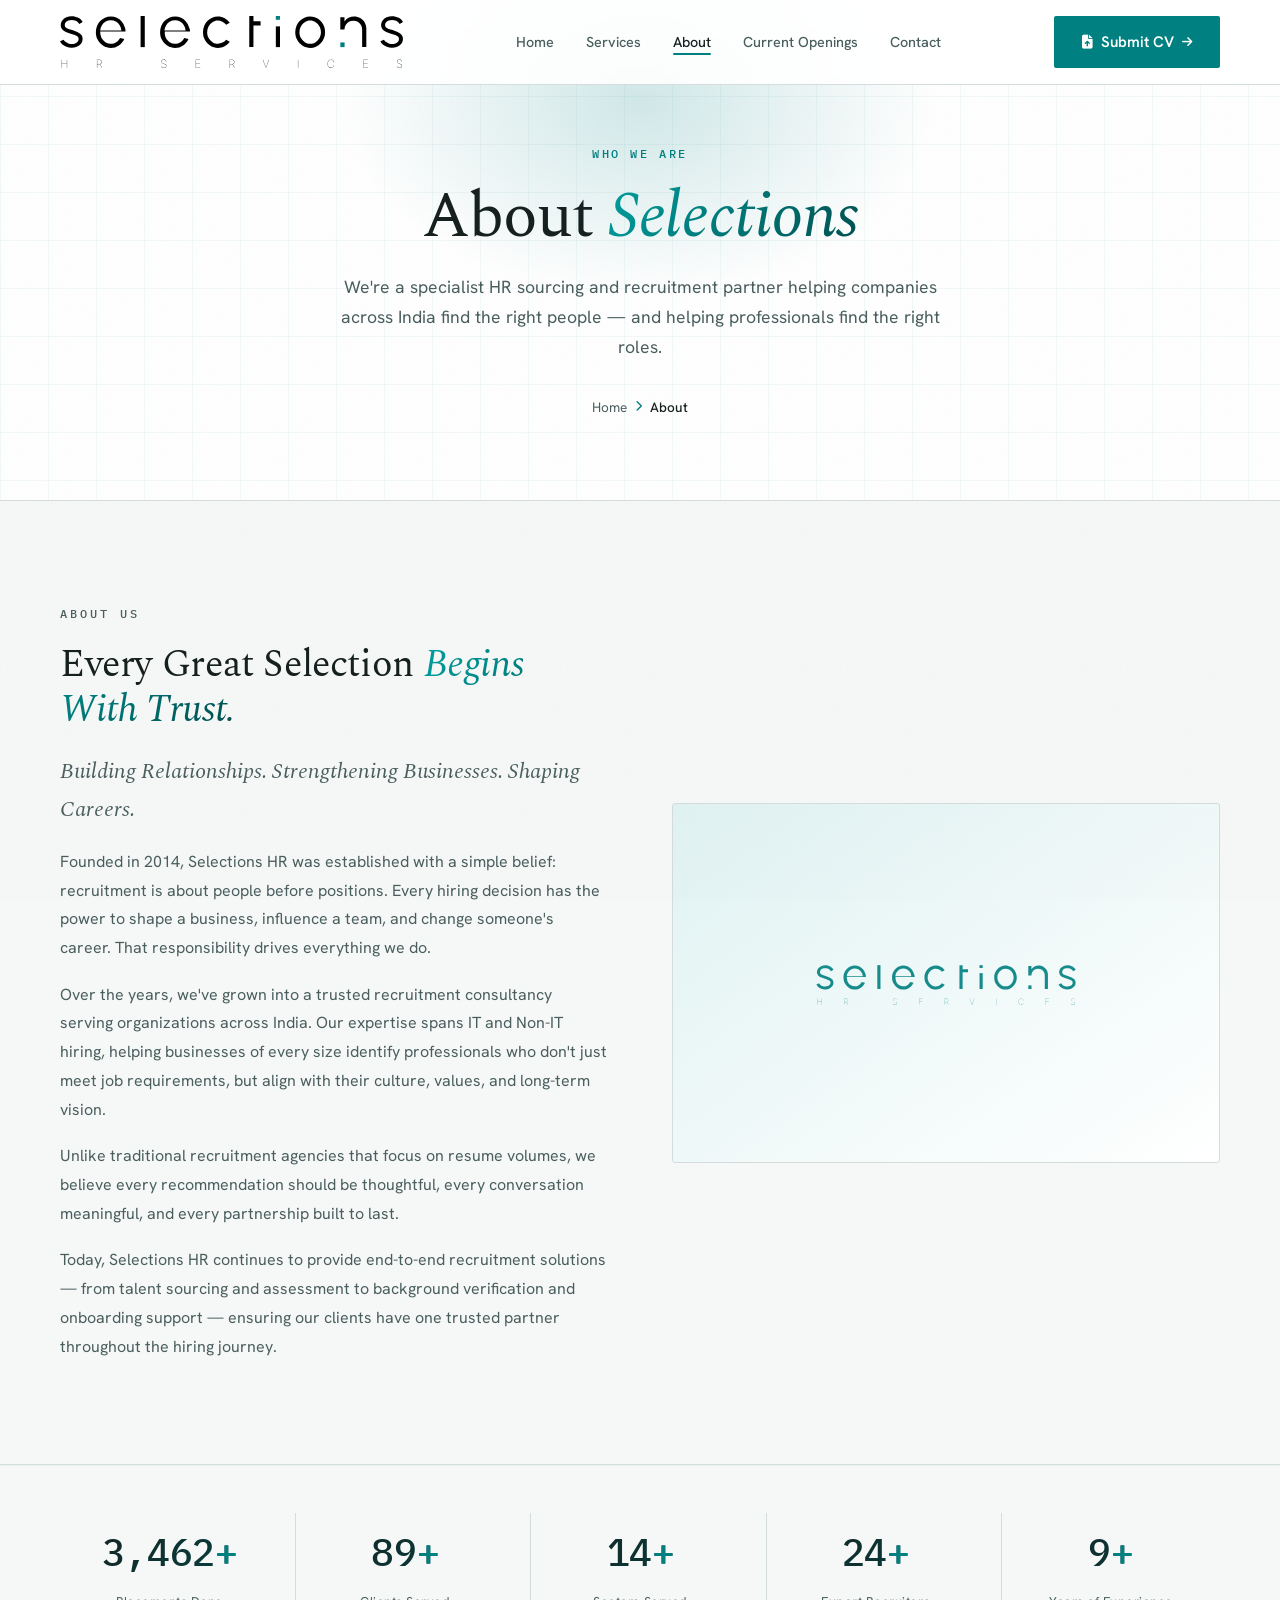
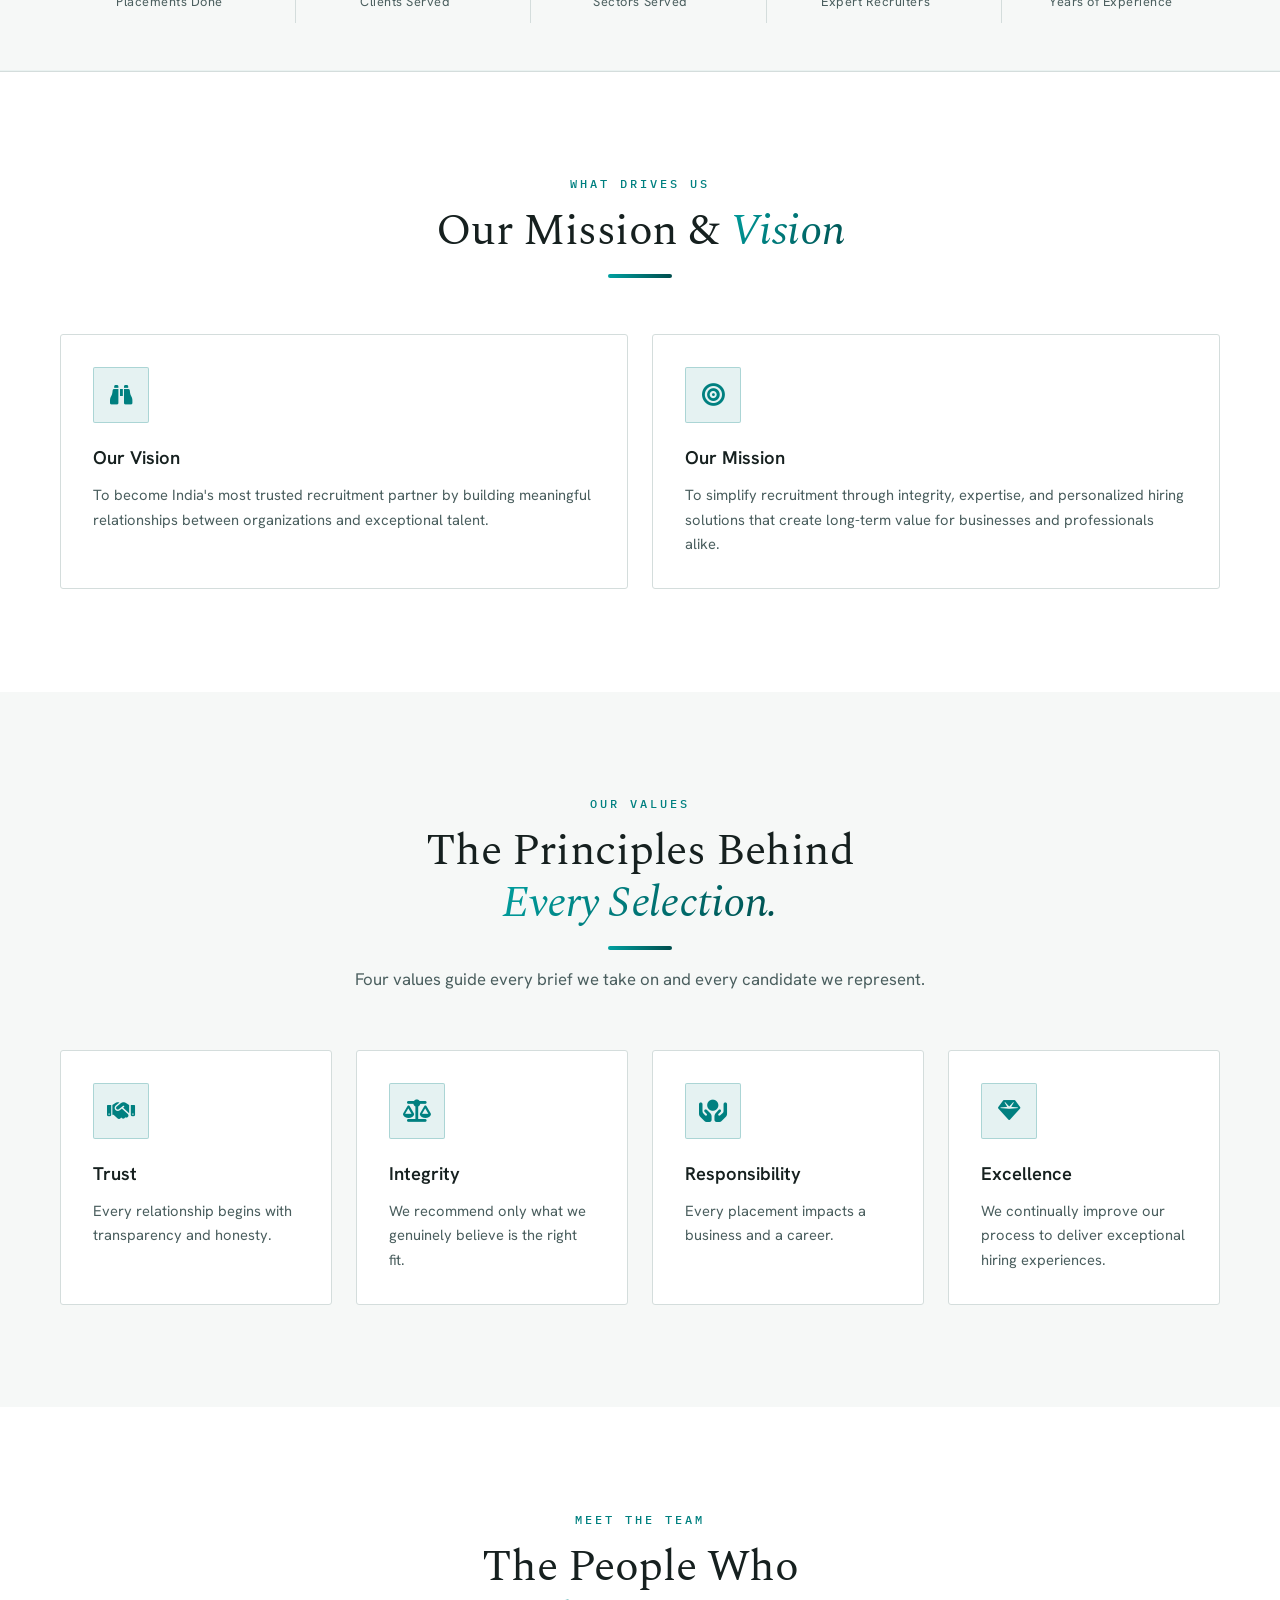
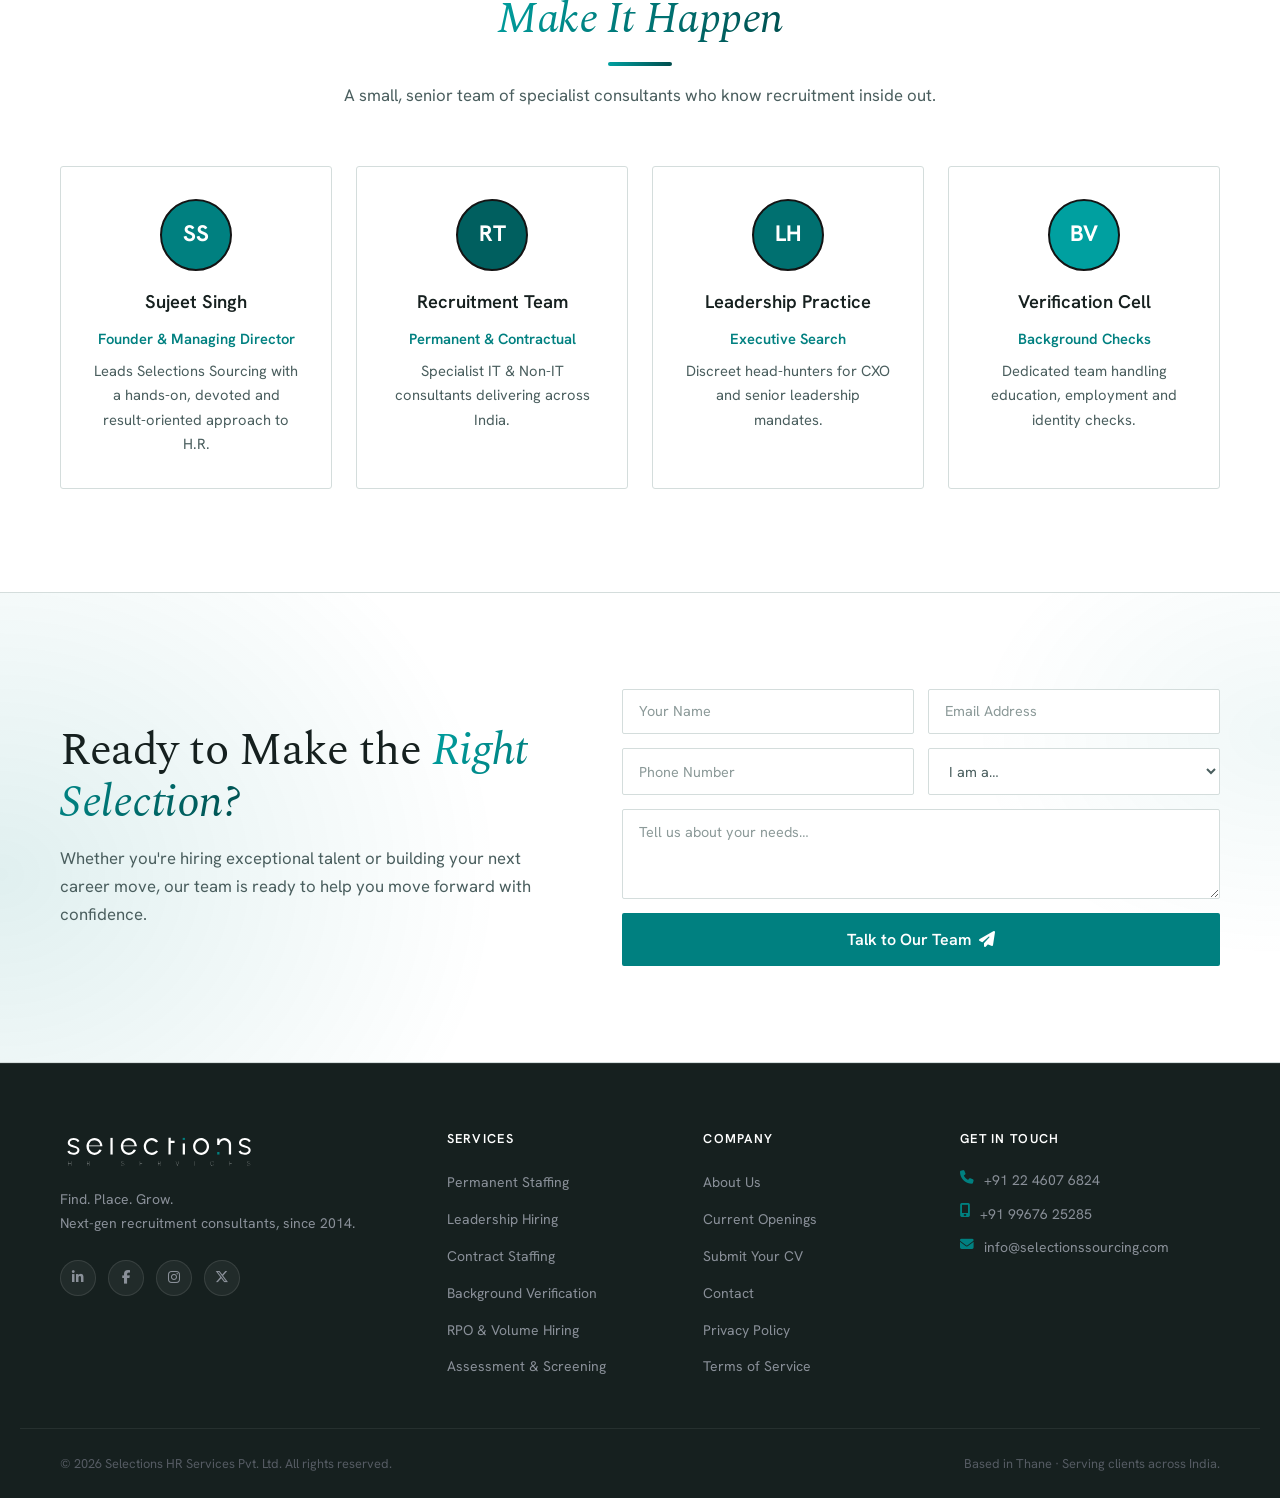
==== about.html @ 74224642 "Add files via upload" ====
<!DOCTYPE html>
<html lang="en-IN">

<head>
  <meta charset="UTF-8" />
  <meta name="viewport" content="width=device-width, initial-scale=1.0" />

  <!-- ── Primary SEO ── -->
  <title>About Us — Selections Sourcing | HR Sourcing & Recruitment, India</title>
  <meta name="description" content="Selections Sourcing is a specialist HR sourcing and recruitment agency in India. Learn about our story, mission, values and the team connecting great talent with great companies." />
  <meta name="keywords" content="HR sourcing agency India, recruitment agency, talent sourcing, staffing company, about Selections HR, hiring partner India" />
  <meta name="author" content="Selections Sourcing" />
  <meta name="robots" content="index, follow" />
  <meta name="theme-color" content="#008080" />
  <link rel="canonical" href="https://www.selectionssourcing.com/about.html" />

  <!-- ── Open Graph ── -->
  <meta property="og:type" content="website" />
  <meta property="og:site_name" content="Selections Sourcing" />
  <meta property="og:title" content="About Us — Selections Sourcing" />
  <meta property="og:description" content="A specialist HR sourcing and recruitment agency in India. Discover our story, mission and the people behind the placements." />
  <meta property="og:url" content="https://www.selectionssourcing.com/about.html" />
  <meta property="og:image" content="https://www.selectionssourcing.com/selections-logo.png" />
  <meta property="og:locale" content="en_IN" />

  <!-- ── Twitter ── -->
  <meta name="twitter:card" content="summary_large_image" />
  <meta name="twitter:title" content="About Us — Selections Sourcing" />
  <meta name="twitter:description" content="A specialist HR sourcing and recruitment agency in India. Discover our story, mission and team." />
  <meta name="twitter:image" content="https://www.selectionssourcing.com/selections-logo.png" />

  <!-- ── Favicon ── -->
  <link rel="icon" type="image/svg+xml" href="logo-teal.svg" />
  <link rel="icon" type="image/png" href="selections-logo.png" />
  <link rel="apple-touch-icon" href="selections-logo.png" />

  <!-- ── Fonts & Styles ── -->
  <link rel="preconnect" href="https://fonts.googleapis.com" />
  <link rel="preconnect" href="https://fonts.gstatic.com" crossorigin />
  <link href="https://fonts.googleapis.com/css2?family=Hanken+Grotesk:wght@400;500;600;700&family=IBM+Plex+Mono:wght@400;500&family=Spectral:ital,wght@0,300;0,400;0,500;1,300;1,400&display=swap" rel="stylesheet" />
  <link rel="stylesheet" href="https://cdnjs.cloudflare.com/ajax/libs/font-awesome/6.5.0/css/all.min.css" />
  <link rel="stylesheet" href="style.css" />
  <script>try{if(sessionStorage.getItem("sel-loaded"))document.documentElement.classList.add("loader-done")}catch(e){}</script><noscript><style>#site-loader{display:none!important}</style></noscript>

  <!-- ── Structured Data ── -->
  <script type="application/ld+json">
  {
    "@context": "https://schema.org",
    "@type": "AboutPage",
    "name": "About Selections Sourcing",
    "url": "https://www.selectionssourcing.com/about.html",
    "description": "Specialist HR sourcing and recruitment agency in India.",
    "publisher": {
      "@type": "EmploymentAgency",
      "name": "Selections Sourcing",
      "url": "https://www.selectionssourcing.com/",
      "logo": "https://www.selectionssourcing.com/selections-logo.png",
      "email": "info@selectionssourcing.com",
      "telephone": "+91-22-4607-6824",
      "areaServed": "IN"
    }
  }
  </script>
  <script type="application/ld+json">
  {
    "@context": "https://schema.org",
    "@type": "BreadcrumbList",
    "itemListElement": [
      { "@type": "ListItem", "position": 1, "name": "Home", "item": "https://www.selectionssourcing.com/" },
      { "@type": "ListItem", "position": 2, "name": "About", "item": "https://www.selectionssourcing.com/about.html" }
    ]
  }
  </script>
</head>

<body>
  <div id="site-loader" role="status" aria-label="Loading"></div>

  <!-- HEADER -->
  <header class="header scrolled" id="header">
    <div class="container header__inner">
      <a href="index.html" class="logo">
        <img src="logo.svg" class="logo__svg" alt="Selections Sourcing" />
      </a>
      <nav class="nav" id="nav">
        <ul class="nav__list">
          <li><a href="index.html#home" class="nav__link">Home</a></li>
          <li><a href="services.html" class="nav__link">Services</a></li>
          <li><a href="about.html" class="nav__link active">About</a></li>
          <li><a href="careers.html" class="nav__link">Current Openings</a></li>
          <li><a href="contact.html" class="nav__link">Contact</a></li>
        </ul>
      </nav>
      <div class="header__actions">
        <a href="submit-cv.html" class="btn btn--teal">Submit CV</a>
        <button class="nav__toggle" id="navToggle" aria-label="Toggle menu">
          <span></span><span></span><span></span>
        </button>
      </div>
    </div>
  </header>


  <!-- QUICK NAV — scrollable section shortcuts (mobile) -->
  <nav class="quicknav" aria-label="Quick navigation">
    <div class="quicknav__track">
      <a href="index.html#home" class="quicknav__chip"><i class="fa-solid fa-house"></i> Home</a>
      <a href="services.html" class="quicknav__chip"><i class="fa-solid fa-briefcase"></i> Services</a>
      <a href="about.html" class="quicknav__chip active"><i class="fa-solid fa-building-user"></i> About</a>
      <a href="careers.html" class="quicknav__chip"><i class="fa-solid fa-magnifying-glass"></i> Openings</a>
      <a href="contact.html" class="quicknav__chip"><i class="fa-solid fa-envelope"></i> Contact</a>
      <a href="submit-cv.html" class="quicknav__chip quicknav__chip--teal"><i class="fa-solid fa-file-arrow-up"></i> Submit CV</a>
    </div>
  </nav>


  <!-- PAGE HERO -->
  <section class="page-hero">
    <div class="page-hero__bg"></div>
    <div class="page-hero__glow"></div>
    <div class="container page-hero__inner">
      <p class="page-hero__eyebrow">Who We Are</p>
      <h1 class="page-hero__title">About <span class="highlight">Selections</span></h1>
      <p class="page-hero__desc">
        We're a specialist HR sourcing and recruitment partner helping companies across India
        find the right people — and helping professionals find the right roles.
      </p>
      <div class="breadcrumb">
        <a href="index.html">Home</a>
        <i class="fa-solid fa-chevron-right"></i>
        <span>About</span>
      </div>
    </div>
  </section>


  <!-- OUR STORY -->
  <section class="section">
    <div class="container split">
      <div class="prose">
        <p class="section__eyebrow" style="text-align:left">About Us</p>
        <h2>Every Great Selection <span class="highlight">Begins With Trust.</span></h2>
        <p class="prose__lead">Building Relationships. Strengthening Businesses. Shaping Careers.</p>
        <p>
          Founded in 2014, Selections HR was established with a simple belief: recruitment is about
          people before positions. Every hiring decision has the power to shape a business, influence
          a team, and change someone's career. That responsibility drives everything we do.
        </p>
        <p>
          Over the years, we've grown into a trusted recruitment consultancy serving organizations
          across India. Our expertise spans IT and Non-IT hiring, helping businesses of every size
          identify professionals who don't just meet job requirements, but align with their culture,
          values, and long-term vision.
        </p>
        <p>
          Unlike traditional recruitment agencies that focus on resume volumes, we believe every
          recommendation should be thoughtful, every conversation meaningful, and every partnership
          built to last.
        </p>
        <p>
          Today, Selections HR continues to provide end-to-end recruitment solutions — from talent
          sourcing and assessment to background verification and onboarding support — ensuring our
          clients have one trusted partner throughout the hiring journey.
        </p>
      </div>
      <div class="split__media">
        <img src="logo-teal.svg" alt="Selections HR" />
      </div>
    </div>
  </section>


  <!-- STATS STRIP -->
  <section class="stats">
    <div class="container stats__grid">
      <div class="stat">
        <span class="stat__num">3,500<span class="teal">+</span></span>
        <span class="stat__label">Placements Done</span>
      </div>
      <div class="stat">
        <span class="stat__num">90<span class="teal">+</span></span>
        <span class="stat__label">Clients Served</span>
      </div>
      <div class="stat">
        <span class="stat__num">15<span class="teal">+</span></span>
        <span class="stat__label">Sectors Served</span>
      </div>
      <div class="stat">
        <span class="stat__num">25<span class="teal">+</span></span>
        <span class="stat__label">Expert Recruiters</span>
      </div>
      <div class="stat">
        <span class="stat__num">10<span class="teal">+</span></span>
        <span class="stat__label">Years of Experience</span>
      </div>
    </div>
  </section>


  <!-- MISSION & VISION -->
  <section class="section" style="background: var(--bg-2);">
    <div class="container">
      <div class="section__header">
        <p class="section__eyebrow">What Drives Us</p>
        <h2 class="section__title">Our Mission &amp; <span class="highlight">Vision</span></h2>
      </div>
      <div class="cards-grid cards-grid--2">
        <div class="info-card">
          <div class="info-card__icon"><i class="fa-solid fa-binoculars"></i></div>
          <h3>Our Vision</h3>
          <p>
            To become India's most trusted recruitment partner by building meaningful relationships
            between organizations and exceptional talent.
          </p>
        </div>
        <div class="info-card">
          <div class="info-card__icon"><i class="fa-solid fa-bullseye"></i></div>
          <h3>Our Mission</h3>
          <p>
            To simplify recruitment through integrity, expertise, and personalized hiring solutions
            that create long-term value for businesses and professionals alike.
          </p>
        </div>
      </div>
    </div>
  </section>


  <!-- CORE VALUES -->
  <section class="section">
    <div class="container">
      <div class="section__header">
        <p class="section__eyebrow">Our Values</p>
        <h2 class="section__title">The Principles Behind<br /><span class="highlight">Every Selection.</span></h2>
        <p class="section__desc">Four values guide every brief we take on and every candidate we represent.</p>
      </div>
      <div class="cards-grid cards-grid--4">
        <div class="info-card">
          <div class="info-card__icon"><i class="fa-solid fa-handshake"></i></div>
          <h3>Trust</h3>
          <p>Every relationship begins with transparency and honesty.</p>
        </div>
        <div class="info-card">
          <div class="info-card__icon"><i class="fa-solid fa-scale-balanced"></i></div>
          <h3>Integrity</h3>
          <p>We recommend only what we genuinely believe is the right fit.</p>
        </div>
        <div class="info-card">
          <div class="info-card__icon"><i class="fa-solid fa-hands-holding-circle"></i></div>
          <h3>Responsibility</h3>
          <p>Every placement impacts a business and a career.</p>
        </div>
        <div class="info-card">
          <div class="info-card__icon"><i class="fa-solid fa-gem"></i></div>
          <h3>Excellence</h3>
          <p>We continually improve our process to deliver exceptional hiring experiences.</p>
        </div>
      </div>
    </div>
  </section>


  <!-- LEADERSHIP TEAM -->
  <section class="section" style="background: var(--bg-2);">
    <div class="container">
      <div class="section__header">
        <p class="section__eyebrow">Meet The Team</p>
        <h2 class="section__title">The People Who<br /><span class="highlight">Make It Happen</span></h2>
        <p class="section__desc">A small, senior team of specialist consultants who know recruitment inside out.</p>
      </div>
      <div class="cards-grid cards-grid--4">
        <div class="info-card" style="text-align:center">
          <div class="avatar" style="background:#008080;width:72px;height:72px;font-size:1.4rem;margin:0 auto 1rem">SS</div>
          <h3>Sujeet Singh</h3>
          <p style="color:var(--teal);font-weight:600;margin-bottom:.5rem">Founder &amp; Managing Director</p>
          <p>Leads Selections Sourcing with a hands-on, devoted and result-oriented approach to H.R.</p>
        </div>
        <div class="info-card" style="text-align:center">
          <div class="avatar" style="background:#005f5f;width:72px;height:72px;font-size:1.4rem;margin:0 auto 1rem">RT</div>
          <h3>Recruitment Team</h3>
          <p style="color:var(--teal);font-weight:600;margin-bottom:.5rem">Permanent &amp; Contractual</p>
          <p>Specialist IT &amp; Non-IT consultants delivering across India.</p>
        </div>
        <div class="info-card" style="text-align:center">
          <div class="avatar" style="background:#007070;width:72px;height:72px;font-size:1.4rem;margin:0 auto 1rem">LH</div>
          <h3>Leadership Practice</h3>
          <p style="color:var(--teal);font-weight:600;margin-bottom:.5rem">Executive Search</p>
          <p>Discreet head-hunters for CXO and senior leadership mandates.</p>
        </div>
        <div class="info-card" style="text-align:center">
          <div class="avatar" style="background:#00a0a0;width:72px;height:72px;font-size:1.4rem;margin:0 auto 1rem">BV</div>
          <h3>Verification Cell</h3>
          <p style="color:var(--teal);font-weight:600;margin-bottom:.5rem">Background Checks</p>
          <p>Dedicated team handling education, employment and identity checks.</p>
        </div>
      </div>
    </div>
  </section>


  <!-- CTA BANNER -->
  <section class="cta-banner" id="contact">
    <div class="container cta-banner__inner">
      <div class="cta-banner__left">
        <h2>Ready to Make the <span class="highlight">Right Selection?</span></h2>
        <p>Whether you're hiring exceptional talent or building your next career move, our team is ready to help you move forward with confidence.</p>
      </div>
      <div class="cta-banner__right">
        <form class="contact-form" onsubmit="handleSubmit(event)">
          <div class="form-row">
            <input type="text" placeholder="Your Name" required />
            <input type="email" placeholder="Email Address" required />
          </div>
          <div class="form-row">
            <input type="tel" placeholder="Phone Number" />
            <select>
              <option value="" disabled selected>I am a…</option>
              <option>Employer – I want to hire</option>
              <option>Candidate – I'm looking for work</option>
              <option>Both</option>
            </select>
          </div>
          <textarea placeholder="Tell us about your needs…" rows="3"></textarea>
          <button type="submit" class="btn btn--teal btn--lg btn--full">
            Talk to Our Team <i class="fa-solid fa-paper-plane"></i>
          </button>
        </form>
      </div>
    </div>
  </section>


  <!-- FOOTER -->
  <footer class="footer">
    <div class="container footer__grid">
      <div class="footer__brand">
        <img src="logo-white.svg" class="footer__logo" alt="Selections Sourcing" />
        <p class="footer__tagline">Find. Place. Grow.<br />Next-gen recruitment consultants, since 2014.</p>
        <div class="footer__socials">
          <a href="#" aria-label="LinkedIn"><i class="fa-brands fa-linkedin-in"></i></a>
          <a href="#" aria-label="Facebook"><i class="fa-brands fa-facebook-f"></i></a>
          <a href="#" aria-label="Instagram"><i class="fa-brands fa-instagram"></i></a>
          <a href="#" aria-label="Twitter/X"><i class="fa-brands fa-x-twitter"></i></a>
        </div>
      </div>
      <div class="footer__col">
        <h5>Services</h5>
        <ul>
          <li><a href="services.html">Permanent Staffing</a></li>
          <li><a href="services.html">Leadership Hiring</a></li>
          <li><a href="services.html">Contract Staffing</a></li>
          <li><a href="services.html">Background Verification</a></li>
          <li><a href="services.html">RPO &amp; Volume Hiring</a></li>
          <li><a href="services.html">Assessment &amp; Screening</a></li>
        </ul>
      </div>
      <div class="footer__col">
        <h5>Company</h5>
        <ul>
          <li><a href="about.html">About Us</a></li>
          <li><a href="careers.html">Current Openings</a></li>
          <li><a href="submit-cv.html">Submit Your CV</a></li>
          <li><a href="contact.html">Contact</a></li>
          <li><a href="#">Privacy Policy</a></li>
          <li><a href="#">Terms of Service</a></li>
        </ul>
      </div>
      <div class="footer__col">
        <h5>Get In Touch</h5>
        <ul class="footer__contact">
          <li><i class="fa-solid fa-phone"></i> +91 22 4607 6824</li>
          <li><i class="fa-solid fa-mobile-screen"></i> +91 99676 25285</li>
          <li><i class="fa-solid fa-envelope"></i> info@selectionssourcing.com</li>
        </ul>
      </div>
    </div>
    <div class="footer__bottom">
      <div class="container footer__bottom-inner">
        <p>&copy; 2026 Selections HR Services Pvt. Ltd. All rights reserved.</p>
        <p>Based in Thane &middot; Serving clients across India.</p>
      </div>
    </div>
  </footer>

  <div class="toast" id="toast">
    <i class="fa-solid fa-circle-check"></i>
    <span>Message sent! We'll be in touch soon.</span>
  </div>

  <script src="script.js"></script>
</body>

</html>
---- style.css ----
/* ═══════════════════════════════════════════════════
   SELECTIONS HR SERVICES — STYLESHEET
   Brand: Teal (#008080) · Charcoal (#16201F) · Paper (#F6F8F7) · Brass (#B08D57)
   Type: Spectral (serif display) · Hanken Grotesk (sans) · IBM Plex Mono (labels/data)
═══════════════════════════════════════════════════ */

/* ── TOKENS ── */
:root {
  --teal:        #008080;
  --teal-light:  #00a0a0;
  --teal-dark:   #004D4D;   /* deep teal — hovers / pressed */
  --teal-dim:    rgba(0,128,128,.10);
  --teal-glow:   rgba(0,128,128,.20);
  --deep-teal:   #004D4D;
  --mist-teal:   #E8F1F0;   /* quiet teal tint — notices, fills */
  --sage:        #6B9491;
  --brass:       #B08D57;   /* rare premium accent — a line, a kicker */

  --bg:          #F6F8F7;   /* paper — page background (softer than white) */
  --bg-2:        #FFFFFF;   /* raised panels / alt sections */
  --bg-3:        #E8F1F0;   /* teal-tinted quiet fills */
  --bg-card:     #FFFFFF;
  --border:      #D4DDDC;   /* rule — soft hairline */

  --white:       #ffffff;
  --paper:       #F6F8F7;
  --charcoal:    #16201F;
  --text-head:   #16201F;   /* charcoal — replaces pure black */
  --gray-1:      #16201F;   /* charcoal — body text */
  --gray-2:      #4A5E5E;   /* slate — secondary text */
  --gray-3:      #8C9A99;   /* stone — tertiary / captions */
  --slate:       #4A5E5E;
  --stone:       #8C9A99;

  --font-body:   'Hanken Grotesk', system-ui, sans-serif;
  --font-head:   'Hanken Grotesk', system-ui, sans-serif;  /* small/component titles + UI */
  --font-serif:  'Spectral', Georgia, serif;               /* big display headings */
  --font-mono:   'IBM Plex Mono', ui-monospace, monospace; /* eyebrows, labels, figures */

  --radius-sm:   2px;   /* sharp corners — "established, not playful" */
  --radius-md:   2px;
  --radius-lg:   3px;
  --radius-xl:   4px;

  --shadow-teal: 0 8px 40px rgba(0,128,128,.18);
  --shadow-card: 0 4px 24px rgba(0,0,0,.08);

  --transition:  .25s cubic-bezier(.4,0,.2,1);
}

/* ── RESET ── */
*, *::before, *::after { box-sizing: border-box; margin: 0; padding: 0; }
html { scroll-behavior: smooth; }
body {
  font-family: var(--font-body);
  background: var(--bg);
  color: var(--gray-1);
  line-height: 1.65;
  -webkit-font-smoothing: antialiased;
  overflow-x: hidden;
}

/* ── Grain: fine paper texture over the whole page (premium, tactile) ── */
body::after {
  content: "";
  position: fixed;
  inset: 0;
  z-index: 60;
  pointer-events: none;
  opacity: .04;
  mix-blend-mode: multiply;
  background-image: url("data:image/svg+xml,%3Csvg xmlns='http://www.w3.org/2000/svg' width='140' height='140'%3E%3Cfilter id='n'%3E%3CfeTurbulence type='fractalNoise' baseFrequency='0.9' numOctaves='2' stitchTiles='stitch'/%3E%3C/filter%3E%3Crect width='100%25' height='100%25' filter='url(%23n)'/%3E%3C/svg%3E");
}

/* ── SELECTION COLOUR ── */
::selection { background: rgba(0,128,128,.15); color: var(--teal-dark); }
a { text-decoration: none; color: inherit; }
ul { list-style: none; }
img, svg { display: block; max-width: 100%; }
input, select, textarea, button { font-family: inherit; }

/* ── UTILITY ── */
.container {
  max-width: 1240px;
  margin-inline: auto;
  padding-inline: clamp(1.25rem, 5vw, 2.5rem);
}
.teal { color: var(--teal); }
.highlight { color: var(--teal); }
.section { padding-block: clamp(4rem, 8vw, 7rem); }

/* ── BUTTONS ── */
.btn {
  display: inline-flex;
  align-items: center;
  gap: .55rem;
  padding: .72rem 1.6rem;
  border-radius: var(--radius-sm);
  font-family: var(--font-head);
  font-weight: 600;
  font-size: .95rem;
  border: 2px solid transparent;
  cursor: pointer;
  transition: var(--transition);
  white-space: nowrap;
}
.btn--teal {
  background: var(--teal);
  color: #ffffff;
  border-color: var(--teal);
}
.btn--teal:hover {
  background: var(--deep-teal);
  border-color: var(--deep-teal);
  box-shadow: 0 6px 20px rgba(0,77,77,.20);
}
.btn--outline {
  background: transparent;
  color: var(--charcoal);
  border-color: var(--charcoal);
}
.btn--outline:hover {
  background: var(--charcoal);
  color: #fff;
  border-color: var(--charcoal);
}
.btn--lg { padding: .9rem 2rem; font-size: 1rem; }
.btn--sm { padding: .5rem 1.1rem; font-size: .85rem; }
.btn--full { width: 100%; justify-content: center; }

/* ── SECTION HEADER ── */
.section__header {
  text-align: center;
  max-width: 680px;
  margin: 0 auto 3.5rem;
}
.section__eyebrow {
  font-family: var(--font-mono);
  font-size: .72rem;
  font-weight: 500;
  letter-spacing: .26em;
  text-transform: uppercase;
  color: var(--teal);
  margin-bottom: .75rem;
}
.section__title {
  font-family: var(--font-serif);
  font-size: clamp(1.9rem, 3.5vw, 2.75rem);
  font-weight: 400;
  letter-spacing: -.01em;
  color: var(--text-head);
  line-height: 1.18;
  margin-bottom: 1rem;
}
.section__desc {
  color: var(--gray-2);
  font-size: 1.05rem;
}

/* ══════════════════════════════════════════
   HEADER
══════════════════════════════════════════ */
.header {
  position: fixed;
  top: 0; left: 0; right: 0;
  z-index: 999;
  padding-block: 1rem;
  background: rgba(255,255,255,.9);
  backdrop-filter: blur(16px);
  border-bottom: 1px solid var(--border);
  transition: background var(--transition), box-shadow var(--transition);
}
.header.scrolled {
  background: rgba(255,255,255,.98);
  box-shadow: 0 2px 20px rgba(0,0,0,.06);
}
.header__inner {
  display: flex;
  align-items: center;
  justify-content: space-between;
  gap: 1.5rem;
}

/* Logo */
.logo {
  display: flex;
  flex-direction: column;
  gap: 2px;
  flex-shrink: 0;
}
.logo__svg {
  height: 52px;
  width: auto;
}
.logo__sub {
  font-family: var(--font-head);
  font-size: .55rem;
  letter-spacing: .35em;
  color: var(--gray-2);
  text-transform: uppercase;
  padding-left: 2px;
}

/* Nav */
.nav__list {
  display: flex;
  gap: 2rem;
  align-items: center;
}
.nav__link {
  font-size: .9rem;
  font-weight: 500;
  color: var(--gray-2);
  transition: color var(--transition);
  position: relative;
}
.nav__link::after {
  content: '';
  position: absolute;
  bottom: -4px; left: 0;
  width: 0; height: 2px;
  background: var(--teal);
  transition: width var(--transition);
  border-radius: 2px;
}
.nav__link:hover,
.nav__link.active {
  color: var(--text-head);
}
.nav__link:hover::after,
.nav__link.active::after { width: 100%; }

.header__actions { display: flex; align-items: center; gap: 1rem; }

/* Hamburger */
.nav__toggle {
  display: none;
  flex-direction: column;
  gap: 5px;
  background: none;
  border: none;
  cursor: pointer;
  padding: 4px;
}
.nav__toggle span {
  display: block;
  width: 22px; height: 2px;
  background: var(--gray-1);
  border-radius: 2px;
  transition: var(--transition);
}


/* ══════════════════════════════════════════
   QUICK NAV — scrollable section shortcuts
   (hidden on desktop; the header nav covers it)
══════════════════════════════════════════ */
.quicknav {
  display: none;
  position: fixed;
  top: 84px;                /* sits flush under the fixed header */
  left: 0; right: 0;
  z-index: 997;             /* below the full-screen mobile menu (998) */
  background: rgba(255,255,255,.92);
  backdrop-filter: blur(16px);
  border-bottom: 1px solid var(--border);
  overflow-x: auto;
  -webkit-overflow-scrolling: touch;
  scrollbar-width: none;
  transition: transform .35s ease;
}
.quicknav--hidden { transform: translateY(calc(-100% - 90px)); }  /* slide up out of view */
.quicknav::-webkit-scrollbar { display: none; }
.quicknav__track {
  display: flex;
  gap: .5rem;
  width: max-content;
  padding: .6rem 1.25rem;
}
.quicknav__chip {
  display: inline-flex;
  align-items: center;
  gap: .4rem;
  white-space: nowrap;
  font-size: .8rem;
  font-weight: 600;
  color: var(--gray-2);
  padding: .45rem .85rem;
  background: #fff;
  border: 1px solid var(--border);
  border-radius: var(--radius-sm);
  transition: var(--transition);
}
.quicknav__chip i { color: var(--teal); font-size: .8rem; }
.quicknav__chip:hover,
.quicknav__chip:active,
.quicknav__chip.active {
  color: var(--teal-dark);
  border-color: var(--teal);
  background: var(--teal-dim);
}
.quicknav__chip--teal {
  background: var(--teal);
  border-color: var(--teal);
  color: #fff;
}
.quicknav__chip--teal i { color: #fff; }
.quicknav__chip--teal:hover,
.quicknav__chip--teal:active {
  background: var(--teal-light);
  border-color: var(--teal-light);
  color: #fff;
}


/* ══════════════════════════════════════════
   HERO
══════════════════════════════════════════ */
.hero {
  position: relative;
  display: flex;
  align-items: center;
  padding-top: 130px;
  padding-bottom: 80px;
  overflow: hidden;
  background: linear-gradient(160deg, #f0fafa 0%, #ffffff 55%, #f8f9fb 100%);
}
.hero__bg-grid {
  position: absolute;
  inset: 0;
  background-image:
    linear-gradient(rgba(0,128,128,.06) 1px, transparent 1px),
    linear-gradient(90deg, rgba(0,128,128,.06) 1px, transparent 1px);
  background-size: 52px 52px;
  mask-image: radial-gradient(ellipse 90% 90% at 30% 40%, black 10%, transparent 80%);
}
.hero__accent {
  position: absolute;
  top: -120px; right: -120px;
  width: 600px; height: 600px;
  background: radial-gradient(circle, rgba(0,128,128,.12) 0%, transparent 65%);
  pointer-events: none;
}
.hero__gradient {
  position: absolute;
  bottom: 0; left: 0; right: 0;
  height: 120px;
  background: linear-gradient(to bottom, transparent, #ffffff);
  pointer-events: none;
}
.hero__inner {
  position: relative;
  z-index: 2;
  display: grid;
  grid-template-columns: 1fr 1fr;
  gap: 3rem;
  align-items: center;
  padding-block: 3rem;
}
.hero__eyebrow {
  display: inline-block;
  font-family: var(--font-mono);
  font-size: .72rem;
  font-weight: 500;
  letter-spacing: .22em;
  text-transform: uppercase;
  color: var(--teal);
  margin-bottom: 1.25rem;
}
.hero__title {
  font-family: var(--font-serif);
  font-size: clamp(2.4rem, 4.8vw, 3.9rem);
  font-weight: 300;
  letter-spacing: -.02em;
  color: var(--text-head);
  line-height: 1.08;
  margin-bottom: 1.25rem;
}
.hero__desc {
  font-size: 1.1rem;
  color: var(--gray-2);
  max-width: 520px;
  margin-bottom: 1.75rem;
}
.hero__checklist {
  list-style: none;
  display: flex;
  flex-direction: column;
  gap: .6rem;
  margin-bottom: 2.25rem;
}
.hero__checklist li {
  display: flex;
  align-items: center;
  gap: .65rem;
  font-size: .95rem;
  color: var(--gray-1);
}
.hero__checklist li i { color: var(--teal); font-size: 1.05rem; flex-shrink: 0; }
.hero__ctas {
  display: flex;
  gap: 1rem;
  flex-wrap: wrap;
  align-items: center;
}
.play-icon {
  display: inline-flex;
  align-items: center;
  justify-content: center;
  width: 32px; height: 32px;
  border-radius: 50%;
  background: rgba(0,0,0,.07);
  font-size: .7rem;
  transition: background var(--transition);
}
.btn--outline:hover .play-icon { background: rgba(255,255,255,.2); }

/* Hero visual cards — stay dark so they pop on light hero */
.hero__visual {
  position: relative;
  height: 460px;
}
.hero__card {
  background: #141414;
  border: 1px solid rgba(255,255,255,.08);
  border-radius: var(--radius-lg);
  padding: 1.5rem;
  box-shadow: 0 8px 40px rgba(0,0,0,.18);
}
.hero__card--main {
  position: absolute;
  bottom: 0; left: 50%;
  transform: translateX(-50%);
  width: 280px;
}
.hero__card--small {
  position: absolute;
  display: flex;
  align-items: center;
  gap: .9rem;
  padding: 1rem 1.25rem;
  border-radius: var(--radius-md);
  width: 190px;
}
.hero__card--small i { font-size: 1.4rem; }
.hero__card--small strong { display: block; font-size: 1.2rem; font-weight: 700; color: #ffffff; }
.hero__card--small span { font-size: .8rem; color: #9a9a9a; }
.hero__card--top { top: 40px; right: 0; }
.hero__card--bottom { top: 160px; left: 0; }
.hero__card-header {
  display: flex;
  align-items: center;
  justify-content: space-between;
  margin-bottom: .75rem;
}
.hero__card-label { font-size: .75rem; color: #9a9a9a; margin-bottom: .25rem; }
.hero__card-num {
  font-family: var(--font-mono);
  font-size: 2.2rem;
  font-weight: 500;
  letter-spacing: -.01em;
  color: #ffffff;
  margin-bottom: .75rem;
}
.sparkline svg { width: 100%; height: 48px; }

/* Avatar stack */
.avatar-stack { display: flex; }
.avatar {
  width: 30px; height: 30px;
  border-radius: 50%;
  display: flex;
  align-items: center;
  justify-content: center;
  font-size: .65rem;
  font-weight: 700;
  color: #ffffff;
  border: 2px solid #141414;
  margin-left: -8px;
}
.avatar:first-child { margin-left: 0; }

/* Badges */
.badge {
  display: inline-block;
  font-family: var(--font-mono);
  font-size: .62rem;
  font-weight: 500;
  letter-spacing: .08em;
  text-transform: uppercase;
  padding: .3rem .6rem;
  border-radius: var(--radius-sm);
}
.badge--teal { background: var(--teal-dim); color: var(--teal); border: 1px solid rgba(0,128,128,.3); }
.badge--white { background: rgba(255,255,255,.1); color: var(--white); border: 1px solid rgba(255,255,255,.2); }
.badge--featured { background: var(--teal); color: #fff; border: 1px solid var(--teal); box-shadow: 0 2px 8px rgba(0,128,128,.25); }

/* Link with arrow */
.link-arrow {
  display: inline-flex;
  align-items: center;
  gap: .5rem;
  font-size: .875rem;
  font-weight: 600;
  color: var(--teal);
  transition: gap var(--transition), color var(--transition);
}
.link-arrow:hover { gap: .8rem; }


/* ══════════════════════════════════════════
   STATS STRIP
══════════════════════════════════════════ */
.stats {
  background: var(--bg);
  border-top: 1px solid var(--border);
  border-bottom: 1px solid var(--border);
  padding-block: 3rem;
  box-shadow: inset 0 1px 0 rgba(0,128,128,.05), inset 0 -1px 0 rgba(0,128,128,.05);
}
.stats__grid {
  display: grid;
  grid-template-columns: repeat(5, 1fr);
  gap: 1rem;
  text-align: center;
}
.stat { padding: .5rem; }
.stat__num {
  display: block;
  font-family: var(--font-mono);
  font-size: clamp(1.75rem, 3vw, 2.4rem);
  font-weight: 500;
  letter-spacing: -.01em;
  color: var(--text-head);
  margin-bottom: .25rem;
}
.stat__label {
  font-size: .8rem;
  color: var(--gray-2);
  letter-spacing: .04em;
}
.stat + .stat {
  border-left: 1px solid var(--border);
}


/* ══════════════════════════════════════════
   SERVICES
══════════════════════════════════════════ */
.services { background: var(--bg-2); }
.services__grid {
  display: grid;
  grid-template-columns: repeat(3, 1fr);
  gap: 1.5rem;
}
.service-card {
  background: var(--bg-card);
  border: 1px solid var(--border);
  border-radius: var(--radius-lg);
  padding: 2rem;
  box-shadow: 0 1px 4px rgba(0,0,0,.04);
  transition: transform var(--transition), border-color var(--transition), box-shadow var(--transition);
}
.service-card:hover {
  transform: translateY(-5px);
  border-color: rgba(0,128,128,.25);
  box-shadow: 0 12px 40px rgba(22,32,31,.1), 0 2px 8px rgba(0,0,0,.05);
}
.service-card--featured {
  background: linear-gradient(145deg, #e6f4f4 0%, #f4fcfc 100%);
  border-color: rgba(0,128,128,.25);
  box-shadow: 0 2px 12px rgba(22,32,31,.08);
}
.service-card__icon {
  width: 52px; height: 52px;
  border-radius: var(--radius-sm);
  background: var(--teal-dim);
  border: 1px solid rgba(0,128,128,.25);
  display: flex;
  align-items: center;
  justify-content: center;
  font-size: 1.3rem;
  color: var(--teal);
  margin-bottom: 1.25rem;
}
.service-card h3 {
  font-family: var(--font-head);
  font-size: 1.1rem;
  font-weight: 600;
  color: var(--text-head);
  margin-bottom: .65rem;
}
.service-card p {
  font-size: .9rem;
  color: var(--gray-2);
  margin-bottom: 1.25rem;
  line-height: 1.6;
}


/* ══════════════════════════════════════════
   HOW IT WORKS
══════════════════════════════════════════ */
.how { background: var(--bg-2); }
.how__steps {
  display: grid;
  grid-template-columns: 1fr auto 1fr auto 1fr auto 1fr;
  gap: 1rem;
  align-items: stretch;   /* all step cards match the tallest one */
}
.step {
  background: var(--bg-card);
  border: 1px solid var(--border);
  border-radius: var(--radius-lg);
  padding: 1.4rem 1.5rem;
  box-shadow: 0 1px 4px rgba(0,0,0,.04);
  transition: border-color var(--transition), box-shadow var(--transition), transform var(--transition);
}
.step:hover {
  border-color: rgba(0,128,128,.25);
  box-shadow: 0 8px 30px rgba(22,32,31,.08);
  transform: translateY(-3px);
}
.step__num {
  font-family: var(--font-mono);
  font-size: 2.3rem;
  font-weight: 500;
  color: var(--teal);
  opacity: .6;
  margin-bottom: .75rem;
  line-height: 1;
}
.step__body h3 {
  font-family: var(--font-head);
  font-size: 1rem;
  font-weight: 600;
  color: var(--text-head);
  margin-bottom: .5rem;
}
.step__body p { font-size: .875rem; color: var(--gray-2); line-height: 1.6; }
.step__connector {
  display: flex;
  align-items: center;       /* center the arrow vertically… */
  justify-content: center;
  align-self: stretch;       /* …against the full card height */
  color: var(--teal);
  opacity: .5;
  font-size: 1.6rem;         /* longer arrow */
}


/* ══════════════════════════════════════════
   JOBS
══════════════════════════════════════════ */
.jobs { background: var(--bg); }
.jobs__grid {
  display: grid;
  grid-template-columns: repeat(3, 1fr);
  gap: 1.5rem;
}
.job-card {
  background: var(--bg-card);
  border: 1px solid var(--border);
  border-radius: var(--radius-lg);
  padding: 1.5rem;
  display: flex;
  flex-direction: column;
  gap: .75rem;
  box-shadow: 0 1px 4px rgba(0,0,0,.04);
  transition: transform var(--transition), border-color var(--transition), box-shadow var(--transition);
}
.job-card:hover {
  transform: translateY(-4px);
  border-color: rgba(0,128,128,.25);
  box-shadow: 0 10px 36px rgba(22,32,31,.1), 0 2px 8px rgba(0,0,0,.05);
}
.job-card--featured {
  background: linear-gradient(160deg, #d6eded 0%, #f2fbfb 100%);
  border-color: rgba(0,128,128,.45);
  box-shadow: 0 8px 30px rgba(22,32,31,.14);
}
.job-card--featured h4 { color: var(--teal-dark); }
.job-card__top {
  display: flex;
  align-items: center;
  justify-content: space-between;
}
.job-card__company-logo {
  width: 42px; height: 42px;
  border-radius: var(--radius-sm);
  display: flex;
  align-items: center;
  justify-content: center;
  font-size: 1.1rem;
}
.job-card h4 {
  font-family: var(--font-head);
  font-size: 1rem;
  font-weight: 600;
  color: var(--text-head);
}
.job-card__company {
  font-size: .8rem;
  color: var(--gray-2);
}
.job-card__tags {
  display: flex;
  flex-wrap: wrap;
  gap: .5rem;
  margin-top: .25rem;
}
.job-card__tags span {
  font-size: .75rem;
  color: var(--gray-2);
  display: flex;
  align-items: center;
  gap: .3rem;
}
.job-card__tags i { color: var(--teal); font-size: .7rem; }
.job-card .btn { align-self: flex-start; margin-top: auto; }
.jobs__cta-card {
  align-items: center;
  justify-content: center;
  text-align: center;
  border-style: dashed;
  border-color: rgba(0,128,128,.3);
  background: var(--teal-dim);
}
.jobs__cta-card h4 { color: var(--teal-dark); font-size: 1rem; }
.jobs__cta-card p { font-size: .85rem; color: var(--gray-2); }
.jobs__cta-card .btn { align-self: center; }


/* ══════════════════════════════════════════
   ABOUT / WHY US
══════════════════════════════════════════ */
.about { background: var(--bg-2); }
.about__inner {
  display: grid;
  grid-template-columns: 1fr 1fr;
  gap: 4rem;
  align-items: start;
}
.about__desc {
  color: var(--gray-2);
  font-size: 1.05rem;
  margin-bottom: 2rem;
  line-height: 1.7;
}
.about__features {
  display: flex;
  flex-direction: column;
  gap: 1.5rem;
}
.about__features li {
  display: flex;
  gap: 1rem;
  align-items: flex-start;
}
.feature-icon {
  width: 44px; height: 44px;
  border-radius: var(--radius-sm);
  background: var(--teal-dim);
  border: 1px solid rgba(0,128,128,.2);
  display: flex;
  align-items: center;
  justify-content: center;
  color: var(--teal);
  font-size: 1rem;
  flex-shrink: 0;
}
.about__features strong {
  display: block;
  font-size: .95rem;
  font-weight: 600;
  color: var(--text-head);
  margin-bottom: .3rem;
}
.about__features p { font-size: .875rem; color: var(--gray-2); line-height: 1.6; }

.about__visual {
  display: grid;
  grid-template-columns: 1fr 1fr;
  gap: 1rem;
  margin-bottom: 1.5rem;
}
.about__metric {
  background: var(--bg-card);
  border: 1px solid var(--border);
  border-radius: var(--radius-md);
  padding: 1.5rem;
  text-align: center;
  box-shadow: 0 1px 4px rgba(0,0,0,.04);
  transition: box-shadow var(--transition), transform var(--transition);
}
.about__metric:hover {
  box-shadow: 0 6px 24px rgba(22,32,31,.1);
  transform: translateY(-2px);
}
.about__metric-num {
  display: block;
  font-family: var(--font-mono);
  font-size: 2rem;
  font-weight: 500;
  letter-spacing: -.01em;
  color: var(--text-head);
  margin-bottom: .25rem;
}
.about__metric span:not(.about__metric-num) {
  font-size: .78rem;
  color: var(--gray-2);
}

.industries { }
.industries__label {
  font-size: .75rem;
  font-weight: 600;
  letter-spacing: .12em;
  text-transform: uppercase;
  color: var(--teal);
  margin-bottom: .85rem;
}
.industries__tags {
  display: flex;
  flex-wrap: wrap;
  gap: .5rem;
}
.industries__tags span {
  font-size: .78rem;
  padding: .3rem .75rem;
  border-radius: var(--radius-sm);
  background: var(--bg-card);
  border: 1px solid var(--border);
  color: var(--gray-2);
  transition: border-color var(--transition), color var(--transition);
  cursor: default;
}
.industries__tags span:hover {
  border-color: var(--teal);
  color: var(--teal);
}


/* ══════════════════════════════════════════
   TESTIMONIALS
══════════════════════════════════════════ */
.testimonials { background: var(--bg-2); }
.testimonials__grid {
  display: grid;
  grid-template-columns: repeat(3, 1fr);
  gap: 1.5rem;
}
.testimonial {
  background: var(--bg-card);
  border: 1px solid var(--border);
  border-radius: var(--radius-lg);
  padding: 2rem;
  display: flex;
  flex-direction: column;
  gap: 1rem;
  box-shadow: 0 1px 4px rgba(0,0,0,.04);
  transition: border-color var(--transition), box-shadow var(--transition), transform var(--transition);
}
.testimonial:hover {
  border-color: rgba(0,128,128,.25);
  box-shadow: 0 8px 30px rgba(22,32,31,.08);
  transform: translateY(-3px);
}
.testimonial--featured {
  background: linear-gradient(160deg, #ddf0f0 0%, #f2fafa 100%);
  border-color: rgba(0,128,128,.25);
  box-shadow: 0 2px 12px rgba(22,32,31,.08);
}
.testimonial p {
  font-size: .95rem;
  color: var(--gray-2);
  line-height: 1.7;
  flex: 1;
  font-style: italic;
}
.testimonial__author {
  display: flex;
  align-items: center;
  gap: .85rem;
  padding-top: 1rem;
  border-top: 1px solid var(--border);
}
.testimonial__author .avatar { width: 38px; height: 38px; font-size: .75rem; border-color: #f0f0f0; }
.testimonial__author strong {
  display: block;
  font-size: .9rem;
  color: var(--text-head);
  font-weight: 600;
}
.testimonial__author span { font-size: .78rem; color: var(--gray-2); }
.stars { display: flex; gap: 3px; color: var(--teal); font-size: .8rem; }


/* ══════════════════════════════════════════
   CTA BANNER
══════════════════════════════════════════ */
.cta-banner {
  background:
    radial-gradient(ellipse 60% 140% at 0% 60%, rgba(0,128,128,.12) 0%, transparent 65%),
    radial-gradient(ellipse 40% 80% at 100% 30%, rgba(0,128,128,.06) 0%, transparent 60%),
    var(--bg-2);
  border-top: 1px solid var(--border);
  border-bottom: 1px solid var(--border);
  padding-block: clamp(4rem, 8vw, 6rem);
}
.cta-banner__inner {
  display: grid;
  grid-template-columns: 1fr 1.2fr;
  gap: 4rem;
  align-items: center;
}
.cta-banner__left h2 {
  font-family: var(--font-serif);
  font-size: clamp(1.9rem, 3.5vw, 2.8rem);
  font-weight: 400;
  letter-spacing: -.01em;
  color: var(--text-head);
  line-height: 1.15;
  margin-bottom: 1rem;
}
.cta-banner__left p { color: var(--gray-2); font-size: 1.05rem; }

/* Contact Form */
.contact-form {
  display: flex;
  flex-direction: column;
  gap: .85rem;
}
.form-row {
  display: grid;
  grid-template-columns: 1fr 1fr;
  gap: .85rem;
}
.contact-form input,
.contact-form select,
.contact-form textarea {
  width: 100%;
  background: var(--bg-2);
  border: 1px solid var(--border);
  border-radius: var(--radius-sm);
  padding: .8rem 1rem;
  color: var(--gray-1);
  font-size: .9rem;
  transition: border-color var(--transition);
  outline: none;
}
.contact-form select { color: var(--gray-2); }
.contact-form select option { background: #ffffff; color: var(--gray-1); }
.contact-form input::placeholder,
.contact-form textarea::placeholder { color: var(--gray-3); }
.contact-form input:focus,
.contact-form select:focus,
.contact-form textarea:focus {
  border-color: var(--teal);
  background: rgba(0,128,128,.05);
}
.contact-form textarea { resize: vertical; min-height: 90px; }


/* ══════════════════════════════════════════
   FOOTER — stays dark regardless of theme
══════════════════════════════════════════ */
.footer {
  background: var(--charcoal);
  border-top: 1px solid rgba(255,255,255,.07);
  padding-top: 4rem;
}
.footer .footer__grid { border-color: rgba(255,255,255,.07); }
.footer__grid {
  display: grid;
  grid-template-columns: 1.6fr 1fr 1fr 1.2fr;
  gap: 2.5rem;
  padding-bottom: 3rem;
  border-bottom: 1px solid var(--border);
}
.footer__logo {
  height: 44px;
  width: auto;
  margin-bottom: 1rem;
}
.footer__tagline {
  font-size: .875rem;
  color: #8a9099;
  line-height: 1.7;
  margin-bottom: 1.5rem;
}
.footer__socials {
  display: flex;
  gap: .75rem;
}
.footer__socials a {
  width: 36px; height: 36px;
  border-radius: 50%;
  background: rgba(255,255,255,.05);
  border: 1px solid rgba(255,255,255,.1);
  display: flex;
  align-items: center;
  justify-content: center;
  font-size: .85rem;
  color: #8a9099;
  transition: background var(--transition), color var(--transition), border-color var(--transition);
}
.footer__socials a:hover {
  background: var(--teal-dim);
  border-color: var(--teal);
  color: var(--teal);
}
.footer__col h5 {
  font-family: var(--font-head);
  font-size: .8rem;
  font-weight: 600;
  letter-spacing: .1em;
  text-transform: uppercase;
  color: #ffffff;
  margin-bottom: 1.25rem;
}
.footer__col ul {
  display: flex;
  flex-direction: column;
  gap: .65rem;
}
.footer__col ul li a {
  font-size: .875rem;
  color: #8a9099;
  transition: color var(--transition);
}
.footer__col ul li a:hover { color: var(--teal); }
.footer__contact li {
  display: flex;
  align-items: flex-start;
  gap: .65rem;
  font-size: .875rem;
  color: #8a9099;
}
.footer__contact i { color: var(--teal); margin-top: .1rem; font-size: .85rem; flex-shrink: 0; }

.footer__bottom { padding-block: 1.5rem; }
.footer__bottom-inner {
  display: flex;
  justify-content: space-between;
  align-items: center;
  gap: 1rem;
  flex-wrap: wrap;
}
.footer__bottom p { font-size: .8rem; color: #555b63; }


/* ══════════════════════════════════════════
   TOAST
══════════════════════════════════════════ */
.toast {
  position: fixed;
  bottom: 2rem; right: 2rem;
  background: var(--teal);
  color: var(--white);
  display: flex;
  align-items: center;
  gap: .65rem;
  padding: 1rem 1.5rem;
  border-radius: var(--radius-md);
  font-size: .9rem;
  font-weight: 500;
  z-index: 9999;
  transform: translateY(120%);
  opacity: 0;
  transition: transform .4s cubic-bezier(.34,1.56,.64,1), opacity .3s ease;
  box-shadow: 0 8px 32px rgba(0,128,128,.4);
}
.toast.show { transform: translateY(0); opacity: 1; }


/* ══════════════════════════════════════════
   RESPONSIVE
══════════════════════════════════════════ */
@media (max-width: 1024px) {
  .hero__inner { grid-template-columns: 1fr; }
  .hero__visual { display: none; }
  .services__grid { grid-template-columns: repeat(2, 1fr); }
  .jobs__grid { grid-template-columns: repeat(2, 1fr); }
  .about__inner { grid-template-columns: 1fr; }
  .testimonials__grid { grid-template-columns: 1fr; }
  .how__steps {
    grid-template-columns: 1fr;
    gap: .75rem;
  }
  .step__connector { display: none; }
  .footer__grid { grid-template-columns: 1fr 1fr; }
  .stats__grid { grid-template-columns: repeat(3, 1fr); }
  .stats__grid .stat:nth-child(4) { border-left: none; }
  .cta-banner__inner { grid-template-columns: 1fr; gap: 2.5rem; }
}

@media (max-width: 768px) {
  .nav {
    display: none;
    position: fixed;
    inset: 0;
    background: rgba(10,10,10,.98);
    flex-direction: column;
    align-items: center;
    justify-content: center;
    z-index: 998;
  }
  .nav.open { display: flex; }
  .nav__list { flex-direction: column; gap: 2rem; text-align: center; }
  .nav__link { font-size: 1.3rem; }
  .nav__toggle { display: none; }                 /* nav lives in quicknav on mobile */
  .header__actions .btn--teal { display: none; }  /* CV button lives in quicknav on mobile */
  .header__inner { justify-content: center; }      /* center the lone logo on mobile */
  .quicknav { display: block; }
  .hero { padding-top: 150px; }              /* clear the fixed header + quick nav */
  body .page-hero { padding-top: 165px; }    /* inner pages — `body` beats inline rule */
  .services__grid { grid-template-columns: 1fr; }
  .jobs__grid { grid-template-columns: 1fr; }
  .form-row { grid-template-columns: 1fr; }
  .stats__grid { grid-template-columns: repeat(2, 1fr); }
  .stats__grid .stat { border-left: none; border-top: 1px solid var(--border); }
  .stats__grid .stat:first-child { border-top: none; }
  /* Footer: brand (centered) on top, Services|Company side by side, Get In Touch full row */
  .footer__grid {
    grid-template-columns: 1fr 1fr;
    gap: 2.25rem 1.5rem;
  }
  .footer__brand {
    grid-column: 1 / -1;
    text-align: center;
  }
  .footer__brand .footer__logo { margin-inline: auto; }  /* block img needs auto margins to center */
  .footer__socials { justify-content: center; }
  .footer__col:last-child { grid-column: 1 / -1; }       /* Get In Touch: own full row, left-aligned */
  /* Get In Touch: two phones share the top row, email + address span full width below */
  /* .footer__col .footer__contact (0-2-0) must out-specify base .footer__col ul (0-1-1) */
  .footer__col .footer__contact {
    display: grid;
    grid-template-columns: 1fr 1fr;
    gap: .85rem 1.25rem;
    align-items: start;
  }
  .footer__col .footer__contact li:nth-child(n+3) { grid-column: 1 / -1; }  /* email + address full width */
  .hero__title { font-size: clamp(1.9rem, 6vw, 2.5rem); }
}

@media (max-width: 480px) {
  /* let long-text CTAs wrap instead of overflowing the screen */
  .btn { white-space: normal; text-align: center; }
  .hero__ctas { flex-direction: column; align-items: stretch; }
  .btn--lg { width: 100%; justify-content: center; }
  .section-cta .btn { width: 100%; max-width: 380px; justify-content: center; }
  .section-cta--dual { flex-direction: column; align-items: center; }
}

/* ── Scroll animations ── */
.fade-up {
  opacity: 0;
  transform: translateY(28px);
  transition: opacity .6s ease, transform .6s ease;
}
.fade-up.visible {
  opacity: 1;
  transform: translateY(0);
}

/* ── Page-load intro: first screen eases in gently (CSS-only, no flash) ── */
@keyframes intro-up {
  from { opacity: 0; transform: translateY(24px); }
  to   { opacity: 1; transform: translateY(0); }
}
@keyframes intro-fade {
  from { opacity: 0; transform: translateY(-12px); }
  to   { opacity: 1; transform: translateY(0); }
}
@media (prefers-reduced-motion: no-preference) {
  /* header drops in softly */
  .header { animation: intro-fade .6s ease both; }
  /* 'backwards' (not 'both') so the slide-up hide transform isn't locked by the intro */
  .quicknav { animation: intro-fade .6s ease .1s backwards; }

  /* hero content + inner-page hero: staggered rise */
  .hero__content > *,
  .hero__visual,
  .page-hero__inner > * {
    opacity: 0;
    animation: intro-up .7s cubic-bezier(.22,.61,.36,1) both;
  }
  .hero__content > *:nth-child(1),
  .page-hero__inner > *:nth-child(1) { animation-delay: .08s; }
  .hero__content > *:nth-child(2),
  .page-hero__inner > *:nth-child(2) { animation-delay: .16s; }
  .hero__content > *:nth-child(3),
  .page-hero__inner > *:nth-child(3) { animation-delay: .24s; }
  .hero__content > *:nth-child(4),
  .page-hero__inner > *:nth-child(4) { animation-delay: .32s; }
  .hero__content > *:nth-child(5) { animation-delay: .40s; }
  .hero__visual { animation-delay: .30s; }
}


/* ══════════════════════════════════════════
   SHARED INNER-PAGE COMPONENTS
   (About / Contact / Submit CV)
══════════════════════════════════════════ */

/* ── PAGE HERO BANNER ── */
.page-hero {
  position: relative;
  padding-top: 140px;
  padding-bottom: 80px;
  text-align: center;
  overflow: hidden;
  background: var(--bg-2);
  border-bottom: 1px solid var(--border);
}
.page-hero__bg {
  position: absolute;
  inset: 0;
  background-image:
    linear-gradient(rgba(0,128,128,.05) 1px, transparent 1px),
    linear-gradient(90deg, rgba(0,128,128,.05) 1px, transparent 1px);
  background-size: 48px 48px;
}
.page-hero__glow {
  position: absolute;
  top: -100px;
  left: 50%;
  transform: translateX(-50%);
  width: 600px;
  height: 400px;
  background: radial-gradient(ellipse, rgba(0,128,128,.18) 0%, transparent 70%);
  pointer-events: none;
}
.page-hero__inner { position: relative; z-index: 2; }
.page-hero__eyebrow {
  display: inline-block;
  font-family: var(--font-mono);
  font-size: .72rem;
  font-weight: 500;
  letter-spacing: .22em;
  text-transform: uppercase;
  color: var(--teal);
  margin-bottom: 1.25rem;
}
.page-hero__title {
  font-family: var(--font-serif);
  font-size: clamp(2.5rem, 5vw, 4rem);
  font-weight: 400;
  letter-spacing: -.015em;
  color: var(--text-head);
  line-height: 1.08;
  margin-bottom: 1.25rem;
}
.page-hero__desc {
  font-size: 1.1rem;
  color: var(--gray-2);
  max-width: 600px;
  margin: 0 auto 2rem;
  line-height: 1.7;
}

/* ── BREADCRUMB ── */
.breadcrumb {
  display: inline-flex;
  align-items: center;
  gap: .5rem;
  font-size: .85rem;
  color: var(--gray-2);
}
.breadcrumb a { color: var(--gray-2); transition: color var(--transition); }
.breadcrumb a:hover { color: var(--teal); }
.breadcrumb i { color: var(--teal); font-size: .7rem; }
.breadcrumb span { color: var(--text-head); font-weight: 500; }

/* ── PROSE / TWO-COLUMN STORY ── */
.split {
  display: grid;
  grid-template-columns: 1fr 1fr;
  gap: clamp(2rem, 5vw, 4.5rem);
  align-items: center;
}
.split--reverse .split__media { order: 2; }
.prose h2 {
  font-family: var(--font-serif);
  font-size: clamp(1.8rem, 3.5vw, 2.4rem);
  font-weight: 400;
  letter-spacing: -.01em;
  color: var(--text-head);
  line-height: 1.18;
  margin-bottom: 1.25rem;
}
.prose p {
  color: var(--gray-2);
  margin-bottom: 1.1rem;
  line-height: 1.8;
}
.prose p:last-child { margin-bottom: 0; }

.split__media {
  position: relative;
  border-radius: var(--radius-lg);
  overflow: hidden;
  background: linear-gradient(145deg, #e0f2f2 0%, var(--bg-2) 100%);
  border: 1px solid var(--border);
  min-height: 360px;
  display: flex;
  align-items: center;
  justify-content: center;
  padding: 2.5rem;
}
.split__media img { width: 70%; max-width: 280px; opacity: .9; }

/* ── VALUE / INFO CARD GRID ── */
.cards-grid {
  display: grid;
  grid-template-columns: repeat(3, 1fr);
  gap: 1.5rem;
}
.cards-grid--2 { grid-template-columns: repeat(2, 1fr); }
.cards-grid--4 { grid-template-columns: repeat(4, 1fr); }
.info-card {
  background: var(--bg-card);
  border: 1px solid var(--border);
  border-radius: var(--radius-lg);
  padding: 2rem;
  transition: transform var(--transition), border-color var(--transition), box-shadow var(--transition);
}
.info-card:hover {
  transform: translateY(-6px);
  border-color: rgba(0,128,128,.35);
  box-shadow: 0 12px 40px rgba(22,32,31,.12);
}
.info-card__icon {
  width: 56px; height: 56px;
  border-radius: var(--radius-md);
  background: var(--teal-dim);
  border: 1px solid rgba(0,128,128,.25);
  display: flex;
  align-items: center;
  justify-content: center;
  font-size: 1.4rem;
  color: var(--teal);
  margin-bottom: 1.25rem;
}
.info-card h3 {
  font-family: var(--font-head);
  font-size: 1.15rem;
  font-weight: 600;
  color: var(--text-head);
  margin-bottom: .6rem;
}
.info-card p { font-size: .92rem; color: var(--gray-2); line-height: 1.65; }
.info-card a { color: var(--teal); font-weight: 600; }

/* ── CONTACT LAYOUT ── */
.contact-layout {
  display: grid;
  grid-template-columns: 1fr 1.15fr;
  gap: clamp(2rem, 5vw, 4rem);
  align-items: start;
}
.contact-info { display: flex; flex-direction: column; gap: 1.25rem; }
.contact-info__item {
  display: flex;
  gap: 1rem;
  align-items: flex-start;
  padding: 1.25rem;
  background: var(--bg-card);
  border: 1px solid var(--border);
  border-radius: var(--radius-md);
  transition: border-color var(--transition);
}
.contact-info__item:hover { border-color: rgba(0,128,128,.35); }
.contact-info__icon {
  width: 46px; height: 46px;
  flex-shrink: 0;
  border-radius: var(--radius-sm);
  background: var(--teal-dim);
  color: var(--teal);
  display: flex;
  align-items: center;
  justify-content: center;
  font-size: 1.1rem;
}
.contact-info__item h4 {
  font-family: var(--font-head);
  font-size: .95rem;
  color: var(--text-head);
  margin-bottom: .2rem;
}
.contact-info__item p, .contact-info__item a {
  font-size: .9rem;
  color: var(--gray-2);
  line-height: 1.5;
}
.contact-info__item a:hover { color: var(--teal); }

/* Light card-style form (used on Contact & Submit CV pages) */
.form-card {
  background: var(--bg-card);
  border: 1px solid var(--border);
  border-radius: var(--radius-lg);
  padding: clamp(1.75rem, 4vw, 2.75rem);
  box-shadow: var(--shadow-card);
}
.form-card h3 {
  font-family: var(--font-head);
  font-size: 1.35rem;
  color: var(--text-head);
  margin-bottom: .4rem;
}
.form-card > p.form-card__sub {
  font-size: .92rem;
  color: var(--gray-2);
  margin-bottom: 1.75rem;
}
.field { margin-bottom: 1.1rem; }
.field label {
  display: block;
  font-size: .85rem;
  font-weight: 600;
  color: var(--gray-1);
  margin-bottom: .45rem;
}
.field .req { color: var(--teal); }
.field input,
.field select,
.field textarea {
  width: 100%;
  padding: .8rem 1rem;
  background: var(--bg-2);
  border: 1px solid var(--border);
  border-radius: var(--radius-sm);
  color: var(--gray-1);
  font-size: .95rem;
  transition: border-color var(--transition), background var(--transition);
}
.field input::placeholder,
.field textarea::placeholder { color: var(--gray-3); }
.field input:focus,
.field select:focus,
.field textarea:focus {
  outline: none;
  border-color: var(--teal);
  background: var(--white);
}
.field textarea { resize: vertical; min-height: 110px; }
.field-grid {
  display: grid;
  grid-template-columns: 1fr 1fr;
  gap: 1.1rem;
}

/* File upload */
.file-drop {
  position: relative;
  border: 2px dashed rgba(0,128,128,.35);
  border-radius: var(--radius-md);
  background: var(--teal-dim);
  padding: 1.75rem;
  text-align: center;
  cursor: pointer;
  transition: border-color var(--transition), background var(--transition);
}
.file-drop:hover { border-color: var(--teal); }
.file-drop i { font-size: 1.6rem; color: var(--teal); margin-bottom: .5rem; }
.file-drop p { font-size: .9rem; color: var(--gray-1); font-weight: 500; }
.file-drop span { font-size: .8rem; color: var(--gray-3); }
.file-drop input[type="file"] {
  position: absolute;
  inset: 0;
  opacity: 0;
  cursor: pointer;
  width: 100%;
}
.file-drop__name { margin-top: .6rem; font-size: .85rem; color: var(--teal); font-weight: 600; }

/* Consent / checkbox */
.consent {
  display: flex;
  gap: .65rem;
  align-items: flex-start;
  font-size: .82rem;
  color: var(--gray-2);
  line-height: 1.55;
  margin-bottom: 1.25rem;
}
.consent input { width: 18px; height: 18px; margin-top: .15rem; accent-color: var(--teal); flex-shrink: 0; }
.consent a { color: var(--teal); }

/* ── FAQ / ACCORDION ── */
.faq { max-width: 800px; margin-inline: auto; display: flex; flex-direction: column; gap: 1rem; }
.faq-item {
  background: var(--bg-card);
  border: 1px solid var(--border);
  border-radius: var(--radius-md);
  overflow: hidden;
}
.faq-item__q {
  width: 100%;
  text-align: left;
  background: none;
  border: none;
  padding: 1.25rem 1.5rem;
  font-family: var(--font-head);
  font-weight: 600;
  font-size: 1rem;
  color: var(--text-head);
  cursor: pointer;
  display: flex;
  justify-content: space-between;
  align-items: center;
  gap: 1rem;
}
.faq-item__q i { color: var(--teal); transition: transform var(--transition); flex-shrink: 0; }
.faq-item.open .faq-item__q i { transform: rotate(45deg); }
.faq-item__a {
  max-height: 0;
  overflow: hidden;
  transition: max-height var(--transition), padding var(--transition);
  padding: 0 1.5rem;
  color: var(--gray-2);
  font-size: .92rem;
  line-height: 1.7;
}
.faq-item.open .faq-item__a { max-height: 320px; padding: 0 1.5rem 1.25rem; }

/* ── STEPS (numbered next-steps) ── */
.next-steps { display: grid; grid-template-columns: repeat(3, 1fr); gap: 1.5rem; }
.next-step { text-align: center; padding: 1.5rem; }
.next-step__num {
  width: 54px; height: 54px;
  margin: 0 auto 1rem;
  border-radius: 50%;
  background: var(--teal);
  color: var(--white);
  font-family: var(--font-mono);
  font-weight: 500;
  font-size: 1.25rem;
  display: flex;
  align-items: center;
  justify-content: center;
}
.next-step h4 { font-family: var(--font-head); color: var(--text-head); margin-bottom: .4rem; }
.next-step p { font-size: .9rem; color: var(--gray-2); line-height: 1.6; }

@media (max-width: 1024px) {
  .split { grid-template-columns: 1fr; }
  .split--reverse .split__media { order: 0; }
  .cards-grid, .cards-grid--4 { grid-template-columns: repeat(2, 1fr); }
  .contact-layout { grid-template-columns: 1fr; }
  .next-steps { grid-template-columns: 1fr; }
}
@media (max-width: 640px) {
  .cards-grid, .cards-grid--2, .cards-grid--4 { grid-template-columns: 1fr; }
  .field-grid { grid-template-columns: 1fr; }
  .page-hero { padding-top: 120px; }
}


/* ══════════════════════════════════════════════════
   PREMIUM AESTHETIC LAYER  (teal theme — additive)
══════════════════════════════════════════════════ */

/* ── Gradient highlight text ── */
.highlight {
  font-style: italic;   /* elegant serif italic accent in display headings */
  background: linear-gradient(120deg, var(--teal-light) 0%, var(--teal-dark) 100%);
  -webkit-background-clip: text;
  background-clip: text;
  -webkit-text-fill-color: transparent;
  color: var(--teal); /* fallback */
}

/* ── Animated underline under centered section titles ── */
.section__header .section__title {
  position: relative;
  padding-bottom: 1.35rem;
}
.section__header .section__title::after {
  content: "";
  position: absolute;
  left: 50%;
  bottom: 0;
  transform: translateX(-50%);
  width: 64px;
  height: 4px;
  border-radius: 99px;
  background: linear-gradient(90deg, var(--teal-light), var(--teal-dark));
}

/* ── Themed leading icon on buttons, chosen by destination ── */
.btn[href*="submit-cv"]::before,
.btn[href*="careers"]::before,
.btn[href*="services"]::before,
.btn[href*="about"]::before,
.btn[href*="contact"]::before,
.btn[href="#contact"]::before,
.btn[href="#message"]::before {
  font-family: "Font Awesome 6 Free";
  font-weight: 900;
  font-size: .92em;
  line-height: 1;
  flex: none;
}
.btn[href*="submit-cv"]::before { content: "\f574"; }  /* file-arrow-up — apply / submit CV */
.btn[href*="careers"]::before   { content: "\f14e"; }  /* compass — explore openings */
.btn[href*="services"]::before  { content: "\f0b1"; }  /* briefcase — services */
.btn[href*="about"]::before     { content: "\f05a"; }  /* info-circle — about */
.btn[href*="contact"]::before,
.btn[href="#contact"]::before,
.btn[href="#message"]::before   { content: "\f086"; }  /* comments — talk / hire / get in touch */

/* ── Trailing arrow on any action button that doesn't already carry an icon ── */
.btn:not(:has(i))::after {
  content: "\f061";                 /* Font Awesome arrow-right */
  font-family: "Font Awesome 6 Free";
  font-weight: 900;
  font-size: .78em;
  line-height: 1;
  flex: none;
  transition: transform var(--transition);
}
.btn:not(:has(i)):hover::after { transform: translateX(3px); }

/* ── Gradient stat numbers ── */
.stat__num {
  background: linear-gradient(135deg, var(--text-head) 0%, var(--teal-dark) 120%);
  -webkit-background-clip: text;
  background-clip: text;
  -webkit-text-fill-color: transparent;
}
.stat__num .teal { -webkit-text-fill-color: var(--teal); }

/* ── Service cards: top accent reveal + lift ── */
.service-card { position: relative; overflow: hidden; }
.service-card::before {
  content: "";
  position: absolute;
  top: 0; left: 0; right: 0;
  height: 3px;
  background: linear-gradient(90deg, var(--teal-light), var(--teal-dark));
  transform: scaleX(0);
  transform-origin: left;
  transition: transform .4s cubic-bezier(.4,0,.2,1);
}
.service-card:hover::before { transform: scaleX(1); }
.service-card:hover {
  box-shadow: 0 18px 50px rgba(22,32,31,.14);
}

/* ── Info cards: subtle gradient corner glow on hover ── */
.info-card { position: relative; overflow: hidden; }
.info-card::after {
  content: "";
  position: absolute;
  top: -40%; right: -40%;
  width: 180px; height: 180px;
  background: radial-gradient(circle, var(--teal-glow) 0%, transparent 70%);
  opacity: 0;
  transition: opacity var(--transition);
  pointer-events: none;
}
.info-card:hover::after { opacity: 1; }

/* ══════════════════════════════════════════════════
   CLIENTS / LOGO MARQUEE
══════════════════════════════════════════════════ */
.clients { background: var(--bg); }
.marquee {
  position: relative;
  overflow: hidden;
  padding-block: .5rem;
  -webkit-mask-image: linear-gradient(90deg, transparent, #000 8%, #000 92%, transparent);
  mask-image: linear-gradient(90deg, transparent, #000 8%, #000 92%, transparent);
}
.marquee__track {
  display: flex;
  align-items: center;
  gap: 1.25rem;
  width: max-content;
  animation: marquee 30s linear infinite;
}
.marquee:hover .marquee__track { animation-play-state: paused; }
@keyframes marquee { to { transform: translateX(-50%); } }

.client-logo {
  flex-shrink: 0;
  display: flex;
  align-items: center;
  justify-content: center;
  gap: .55rem;
  height: 84px;
  min-width: 210px;
  padding: 0 1.75rem;
  background: var(--bg-card);
  border: 1px solid var(--border);
  border-radius: var(--radius-md);
  font-family: var(--font-head);
  font-weight: 700;
  font-size: 1.25rem;
  letter-spacing: .01em;
  color: var(--gray-1);
  opacity: .82;
  transition: var(--transition);
}
.client-logo i { color: var(--teal); font-size: 1.15rem; }
.client-logo:hover {
  opacity: 1;
  color: var(--teal-dark);
  border-color: rgba(0,128,128,.4);
  box-shadow: 0 10px 30px rgba(22,32,31,.12);
  transform: translateY(-4px);
}

/* ══════════════════════════════════════════════════
   SCROLL PROGRESS BAR + BACK TO TOP  (injected by JS)
══════════════════════════════════════════════════ */
.scroll-progress {
  position: fixed;
  top: 0; left: 0;
  height: 3px;
  width: 0;
  background: linear-gradient(90deg, var(--teal-light), var(--teal-dark));
  z-index: 1001;
  transition: width .08s linear;
}
.to-top {
  position: fixed;
  bottom: 1.5rem;
  right: 1.5rem;
  width: 48px;
  height: 48px;
  border-radius: 50%;
  border: none;
  cursor: pointer;
  background: linear-gradient(135deg, var(--teal-light), var(--teal-dark));
  color: #fff;
  font-size: 1rem;
  display: flex;
  align-items: center;
  justify-content: center;
  box-shadow: 0 8px 26px rgba(0,128,128,.4);
  opacity: 0;
  visibility: hidden;
  transform: translateY(12px);
  transition: var(--transition);
  z-index: 998;
}
.to-top.show { opacity: 1; visibility: visible; transform: translateY(0); }
.to-top:hover { transform: translateY(-4px); box-shadow: 0 12px 32px rgba(0,128,128,.5); }


/* ══════════════════════════════════════════
   HOMEPAGE 2.0 — new sections
══════════════════════════════════════════ */

/* Serif italic lead line under a prose heading */
.prose__lead {
  font-family: var(--font-serif);
  font-style: italic;
  font-size: clamp(1.15rem, 2vw, 1.35rem);
  line-height: 1.5;
  color: var(--teal);
  margin-bottom: 1.5rem;
}

/* Contact — audience path cards (For Employers / For Job Seekers) */
.audience-grid { display: grid; grid-template-columns: 1fr 1fr; gap: 1.5rem; }
.audience-card {
  background: var(--bg-card);
  border: 1px solid var(--border);
  border-radius: var(--radius-lg);
  padding: 2.5rem 2rem;
  display: flex;
  flex-direction: column;
  gap: .4rem;
  box-shadow: 0 1px 4px rgba(0,0,0,.04);
  transition: border-color var(--transition), transform var(--transition), box-shadow var(--transition);
}
.audience-card:hover {
  border-color: rgba(0,128,128,.4);
  transform: translateY(-4px);
  box-shadow: 0 12px 30px rgba(22,32,31,.08);
}
.audience-card__icon {
  width: 52px; height: 52px;
  border-radius: var(--radius-sm);
  background: var(--teal-dim);
  border: 1px solid rgba(0,128,128,.2);
  display: flex; align-items: center; justify-content: center;
  color: var(--teal); font-size: 1.25rem;
  margin-bottom: .75rem;
}
.audience-card h3 {
  font-family: var(--font-head);
  font-size: 1.2rem;
  font-weight: 600;
  color: var(--text-head);
}
.audience-card__lead {
  font-family: var(--font-serif);
  font-style: italic;
  font-size: 1.1rem;
  color: var(--teal);
}
.audience-card p:not(.audience-card__lead) { color: var(--slate); line-height: 1.6; font-size: .95rem; }
.audience-card .btn { align-self: flex-start; margin-top: 1.25rem; }
@media (max-width: 700px) { .audience-grid { grid-template-columns: 1fr; } }

.form-card__note {
  font-family: var(--font-serif);
  font-style: italic;
  color: var(--teal);
  text-align: center;
  margin-top: 1rem;
}

/* Why-choose check list */
.why-list {
  display: grid;
  grid-template-columns: repeat(2, 1fr);
  gap: 1rem 1.5rem;
  max-width: 800px;
  margin: 0 auto;
}
.why-list li {
  display: flex;
  align-items: center;
  gap: .75rem;
  font-size: 1rem;
  font-weight: 500;
  color: var(--charcoal);
  padding: 1rem 1.25rem;
  background: var(--bg-card);
  border: 1px solid var(--border);
  border-radius: var(--radius-md);
}
.why-list li i { color: var(--teal); font-size: 1.05rem; flex-shrink: 0; }
@media (max-width: 600px) { .why-list { grid-template-columns: 1fr; } }

/* Centered CTA below a section */
.section-cta { text-align: center; margin-top: 3rem; }
.section-cta--dual { display: flex; gap: 1rem; justify-content: center; flex-wrap: wrap; }

/* Reusable photo placeholder (swap for real imagery) */
.photo-ph {
  display: flex;
  flex-direction: column;
  align-items: center;
  justify-content: center;
  gap: .6rem;
  height: 100%;
  min-height: 180px;
  background:
    repeating-linear-gradient(45deg, var(--bg-3) 0, var(--bg-3) 11px, #eef4f3 11px, #eef4f3 22px);
  border: 1px dashed rgba(0,128,128,.35);
  border-radius: var(--radius-md);
  color: var(--slate);
  text-align: center;
}
.photo-ph i { font-size: 1.5rem; color: var(--teal); opacity: .55; }
.photo-ph span {
  font-family: var(--font-mono);
  font-size: .62rem;
  letter-spacing: .14em;
  text-transform: uppercase;
}

/* ── Trust strip ── */
.trust {
  border-top: 1px solid var(--border);
  border-bottom: 1px solid var(--border);
  background: var(--bg-2);
  padding-block: 2.5rem;
}
.trust__lead {
  text-align: center;
  font-family: var(--font-mono);
  font-size: .72rem;
  letter-spacing: .18em;
  text-transform: uppercase;
  color: var(--slate);
  margin-bottom: 1.75rem;
}
.trust__grid { display: grid; grid-template-columns: repeat(4, 1fr); gap: 1.25rem; }
.trust__item {
  display: flex;
  align-items: center;
  justify-content: center;
  gap: .7rem;
  font-size: .9rem;
  font-weight: 500;
  color: var(--charcoal);
  line-height: 1.35;
}
.trust__item i { color: var(--teal); font-size: 1.1rem; flex-shrink: 0; }

/* ── About story + founder ── */
.about-story__grid {
  display: grid;
  grid-template-columns: 1fr 1fr;
  gap: 3rem;
  margin-bottom: 3.5rem;
}
.about-story__lead p,
.about-story__belief p { color: var(--slate); font-size: 1.05rem; line-height: 1.8; margin-bottom: 1.25rem; }
.about-story .about-story__mantra {
  font-family: var(--font-serif);
  font-style: italic;
  font-size: clamp(1.35rem, 2.6vw, 1.7rem);
  line-height: 1.5;
  color: var(--teal);
  margin-bottom: 1.5rem;
}
.founder {
  display: grid;
  grid-template-columns: 300px 1fr;
  gap: 2.5rem;
  align-items: center;
  background: var(--bg-2);
  border: 1px solid var(--border);
  border-radius: var(--radius-lg);
  padding: 2.5rem;
}
.founder__photo { aspect-ratio: 4 / 5; }
.founder__label {
  font-family: var(--font-mono);
  font-size: .72rem;
  letter-spacing: .18em;
  text-transform: uppercase;
  color: var(--teal);
  margin-bottom: 1.1rem;
}
.founder__quote {
  font-family: var(--font-serif);
  font-style: italic;
  font-size: clamp(1.15rem, 2vw, 1.35rem);
  line-height: 1.6;
  color: var(--charcoal);
  margin-bottom: 1.5rem;
}
.founder__meta { margin-bottom: 1rem; }
.founder__meta strong { display: block; font-size: 1.05rem; color: var(--text-head); }
.founder__meta span { font-size: .85rem; color: var(--slate); }

/* ── Why Choose pillars ── */
.pillars { display: grid; grid-template-columns: repeat(4, 1fr); gap: 1.25rem; margin-bottom: 3rem; }
.pillar {
  background: var(--bg-card);
  border: 1px solid var(--border);
  border-radius: var(--radius-lg);
  padding: 2rem 1.5rem;
  box-shadow: 0 1px 4px rgba(0,0,0,.04);
  transition: border-color var(--transition), transform var(--transition), box-shadow var(--transition);
}
.pillar:hover {
  border-color: rgba(0,128,128,.4);
  transform: translateY(-4px);
  box-shadow: 0 12px 30px rgba(22,32,31,.08);
}
.pillar h3 {
  font-family: var(--font-head);
  font-size: 1.05rem;
  font-weight: 600;
  color: var(--text-head);
  margin: 1rem 0 .5rem;
}
.pillar p { font-size: .9rem; color: var(--slate); line-height: 1.6; }

/* Industries centred variant */
.industries--center { text-align: center; margin-top: 1rem; }
.industries--center .industries__tags { justify-content: center; }

/* ── Life at Selections gallery ── */
.gallery {
  display: grid;
  grid-template-columns: repeat(4, 1fr);
  grid-auto-rows: 180px;
  gap: 1rem;
  margin-bottom: 3rem;
}
.gallery__tile { border-radius: var(--radius-lg); overflow: hidden; }
.gallery__tile--wide { grid-column: span 2; }
.gallery__tile .photo-ph { border-radius: 0; min-height: 0; }

/* Life at Selections — culture columns */
.life__culture {
  display: grid;
  grid-template-columns: 1fr 1fr;
  gap: 2.5rem;
  margin-top: 3.5rem;
  text-align: left;
}
.life__col-title {
  font-family: var(--font-head);
  font-size: 1.05rem;
  font-weight: 600;
  color: var(--text-head);
  margin-bottom: 1.25rem;
  padding-bottom: .75rem;
  border-bottom: 1px solid var(--border);
}
.life__list { display: flex; flex-direction: column; gap: .85rem; }
.life__list li {
  display: flex;
  align-items: flex-start;
  gap: .7rem;
  color: var(--slate);
  font-size: .98rem;
  line-height: 1.5;
}
.life__list li i { color: var(--teal); margin-top: .3rem; font-size: .8rem; flex-shrink: 0; }
@media (max-width: 720px) { .life__culture { grid-template-columns: 1fr; gap: 1.75rem; } }

/* Contact slogan */
.cta-banner__slogan {
  font-family: var(--font-serif);
  font-style: italic;
  font-size: 1.15rem;
  color: var(--teal);
  margin-top: 1rem;
}

/* Responsive */
@media (max-width: 960px) {
  .pillars { grid-template-columns: 1fr 1fr; }
}
@media (max-width: 860px) {
  .trust__grid { grid-template-columns: 1fr 1fr; }
  .trust__item { justify-content: flex-start; }
}
@media (max-width: 820px) {
  .about-story__grid { grid-template-columns: 1fr; gap: 1.25rem; margin-bottom: 2.5rem; }
}
@media (max-width: 720px) {
  .founder { grid-template-columns: 1fr; padding: 1.75rem; gap: 1.75rem; }
  .founder__photo { aspect-ratio: 16 / 10; max-width: 320px; }
  .gallery { grid-template-columns: 1fr 1fr; grid-auto-rows: 150px; }
}
@media (max-width: 520px) {
  .pillars { grid-template-columns: 1fr; }
  .trust__grid { grid-template-columns: 1fr; }
}
@media (max-width: 440px) {
  .gallery { grid-template-columns: 1fr; grid-auto-rows: 160px; }
  .gallery__tile--wide { grid-column: auto; }
}


/* ══════════════════════════════════════════
   SITE LOADER — first-visit brand intro (once per session)
   Scoped under #site-loader so it never touches the site's own .logo etc.
══════════════════════════════════════════ */
#site-loader {
  position: fixed;
  inset: 0;
  z-index: 100000;
  background: var(--charcoal);
  display: flex;
  align-items: center;
  justify-content: center;
  overflow: hidden;
  transition: opacity .6s ease, visibility .6s ease;
}
html.loader-done #site-loader { display: none; }
#site-loader.is-hidden { opacity: 0; visibility: hidden; pointer-events: none; }
#site-loader::before {
  content: "";
  position: fixed;
  top: -220px; right: -220px;
  width: 680px; height: 680px;
  border-radius: 50%;
  background: radial-gradient(circle, rgba(0,128,128,.16), transparent 62%);
  pointer-events: none;
}
#site-loader .stage {
  display: flex;
  flex-direction: column;
  align-items: center;
  gap: 30px;
  position: relative;
}
#site-loader .logo { width: clamp(240px, 54vw, 520px); height: auto; display: block; overflow: visible; }
#site-loader .draw {
  fill: #fff; stroke: #fff; stroke-width: 2;
  stroke-dasharray: 1; stroke-dashoffset: 1;
  fill-opacity: 0; opacity: 0;
  animation: sl-draw 3.8s linear infinite;
  animation-delay: calc((var(--i) - 9) * .05s);
}
#site-loader .sq {
  fill: var(--teal); opacity: 0;
  transform-box: fill-box; transform-origin: center; transform: scale(.3);
  animation: sl-pop 3.8s ease-out infinite;
}
#site-loader .sub { fill: #fff; opacity: 0; animation: sl-fadeSub 3.8s ease infinite; }
#site-loader .track {
  width: clamp(240px, 54vw, 520px); height: 1px;
  background: rgba(255,255,255,.12); position: relative; overflow: hidden;
}
#site-loader .track::after {
  content: ""; position: absolute; inset: 0;
  background: var(--teal); transform-origin: left; transform: scaleX(0);
  animation: sl-track 3.8s ease infinite;
}
#site-loader .caption {
  font-family: var(--font-mono);
  font-size: 10px; letter-spacing: .34em; text-transform: uppercase;
  color: rgba(255,255,255,.34);
}
@keyframes sl-draw {
  0%   { opacity: 0; stroke-dashoffset: 1; fill-opacity: 0; }
  3%   { opacity: 1; stroke-dashoffset: 1; fill-opacity: 0; }
  22%  { opacity: 1; stroke-dashoffset: 0; fill-opacity: 0; }
  30%  { opacity: 1; stroke-dashoffset: 0; fill-opacity: 1; }
  82%  { opacity: 1; stroke-dashoffset: 0; fill-opacity: 1; }
  90%  { opacity: 0; stroke-dashoffset: 0; fill-opacity: 1; }
  91%  { opacity: 0; stroke-dashoffset: 1; fill-opacity: 0; }
  100% { opacity: 0; stroke-dashoffset: 1; fill-opacity: 0; }
}
@keyframes sl-pop {
  0%   { opacity: 0; transform: scale(.3); }
  27%  { opacity: 0; transform: scale(.3); }
  33%  { opacity: 1; transform: scale(1); }
  82%  { opacity: 1; transform: scale(1); }
  90%  { opacity: 0; transform: scale(1); }
  100% { opacity: 0; transform: scale(.3); }
}
@keyframes sl-fadeSub {
  0% { opacity: 0; } 34% { opacity: 0; } 44% { opacity: 1; }
  82% { opacity: 1; } 90% { opacity: 0; } 100% { opacity: 0; }
}
@keyframes sl-track {
  0%   { transform: scaleX(0); opacity: 0; }
  3%   { opacity: 1; }
  24%  { transform: scaleX(1); }
  82%  { transform: scaleX(1); opacity: 1; }
  90%  { transform: scaleX(1); opacity: 0; }
  91%  { transform: scaleX(0); opacity: 0; }
  100% { transform: scaleX(0); opacity: 0; }
}
@media (prefers-reduced-motion: reduce) {
  #site-loader .draw { opacity: 1; fill-opacity: 1; stroke-dashoffset: 0; animation: none; }
  #site-loader .sq   { opacity: 1; transform: none; animation: none; }
  #site-loader .sub  { opacity: 1; animation: none; }
  #site-loader .track::after { transform: scaleX(1); opacity: 1; animation: none; }
}

/* ── Loader: mobile refinements ── */
@media (max-width: 560px) {
  #site-loader { padding-inline: 22px; }
  #site-loader .logo,
  #site-loader .track { width: min(82vw, 360px); }
  #site-loader .stage { gap: 24px; }
  #site-loader .caption { font-size: 9px; letter-spacing: .3em; }
  #site-loader::before {
    width: 440px; height: 440px;
    top: -150px; right: -150px;
  }
}
@media (max-width: 360px) {
  #site-loader .logo,
  #site-loader .track { width: 86vw; }
  #site-loader .stage { gap: 20px; }
}
/* Landscape phones (short height) — keep the whole stage compact */
@media (max-height: 430px) and (orientation: landscape) {
  #site-loader .logo,
  #site-loader .track { width: min(46vw, 320px); }
  #site-loader .stage { gap: 16px; }
}
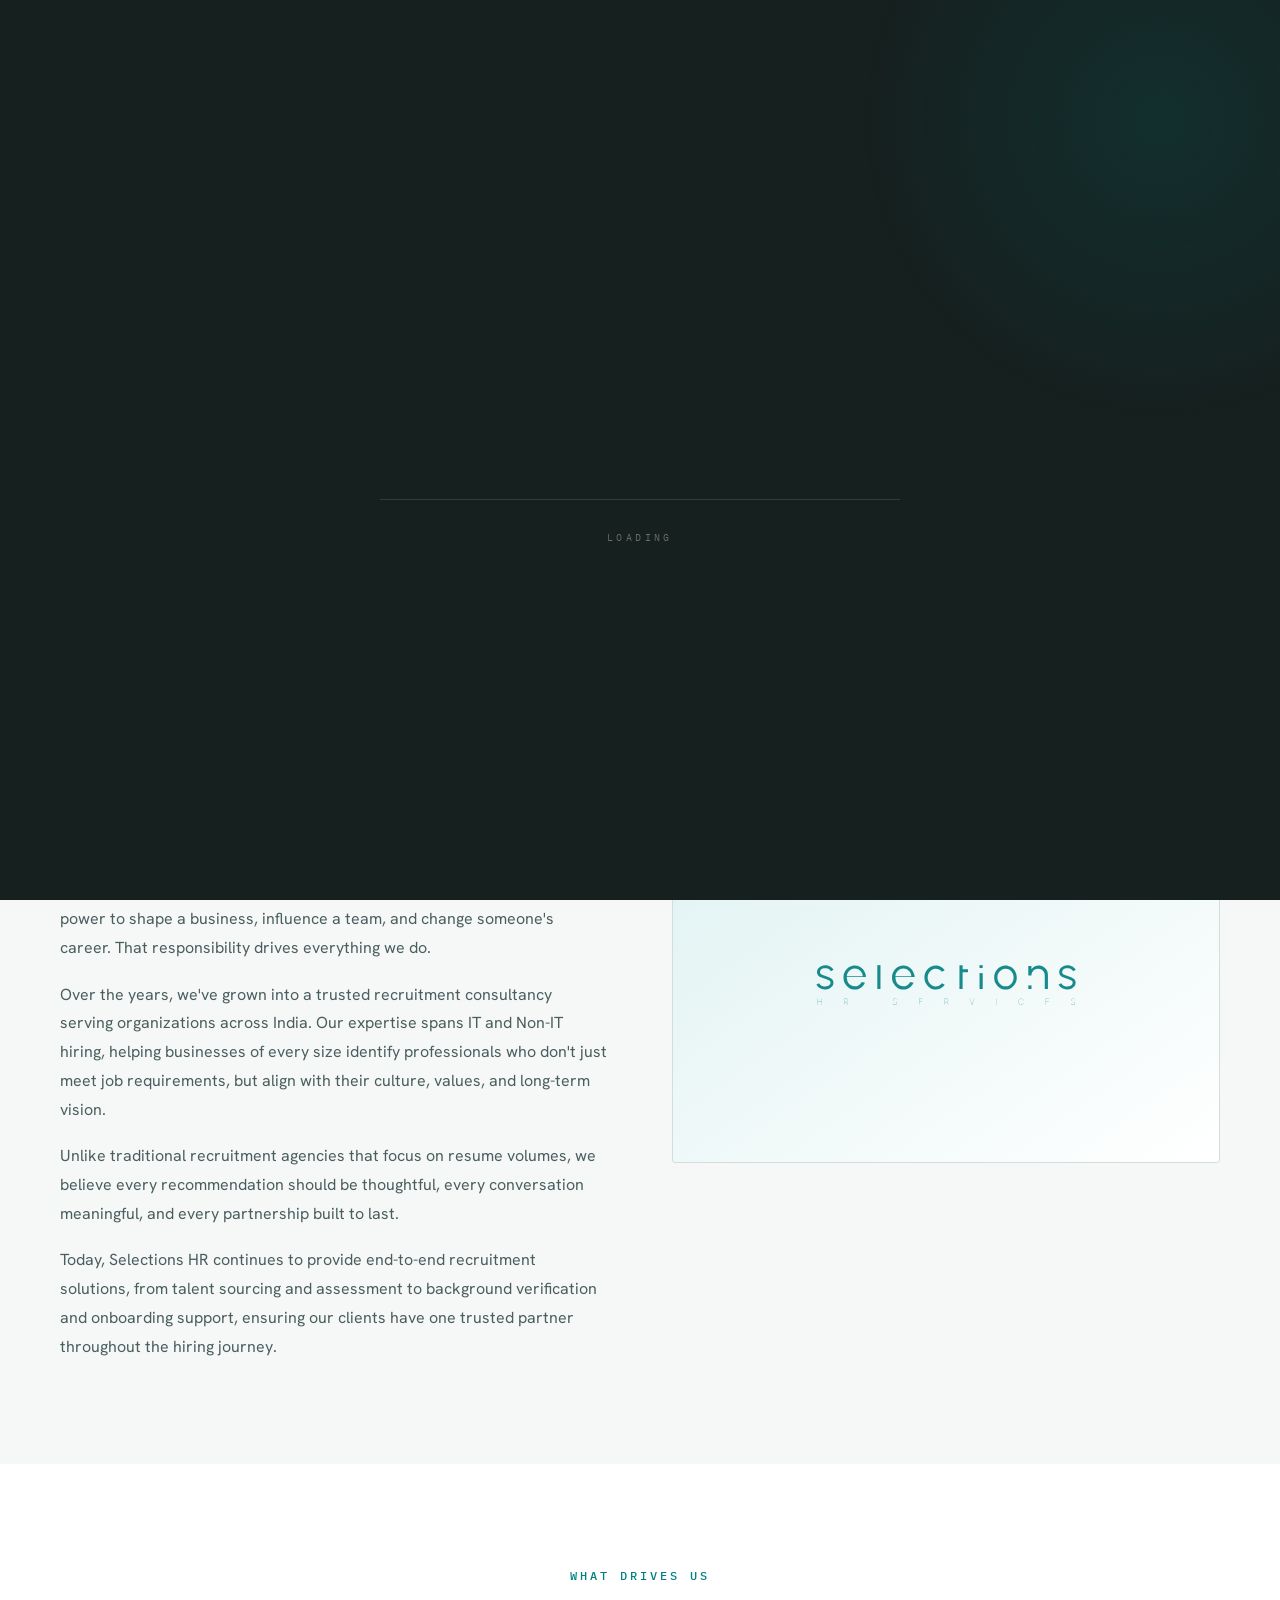
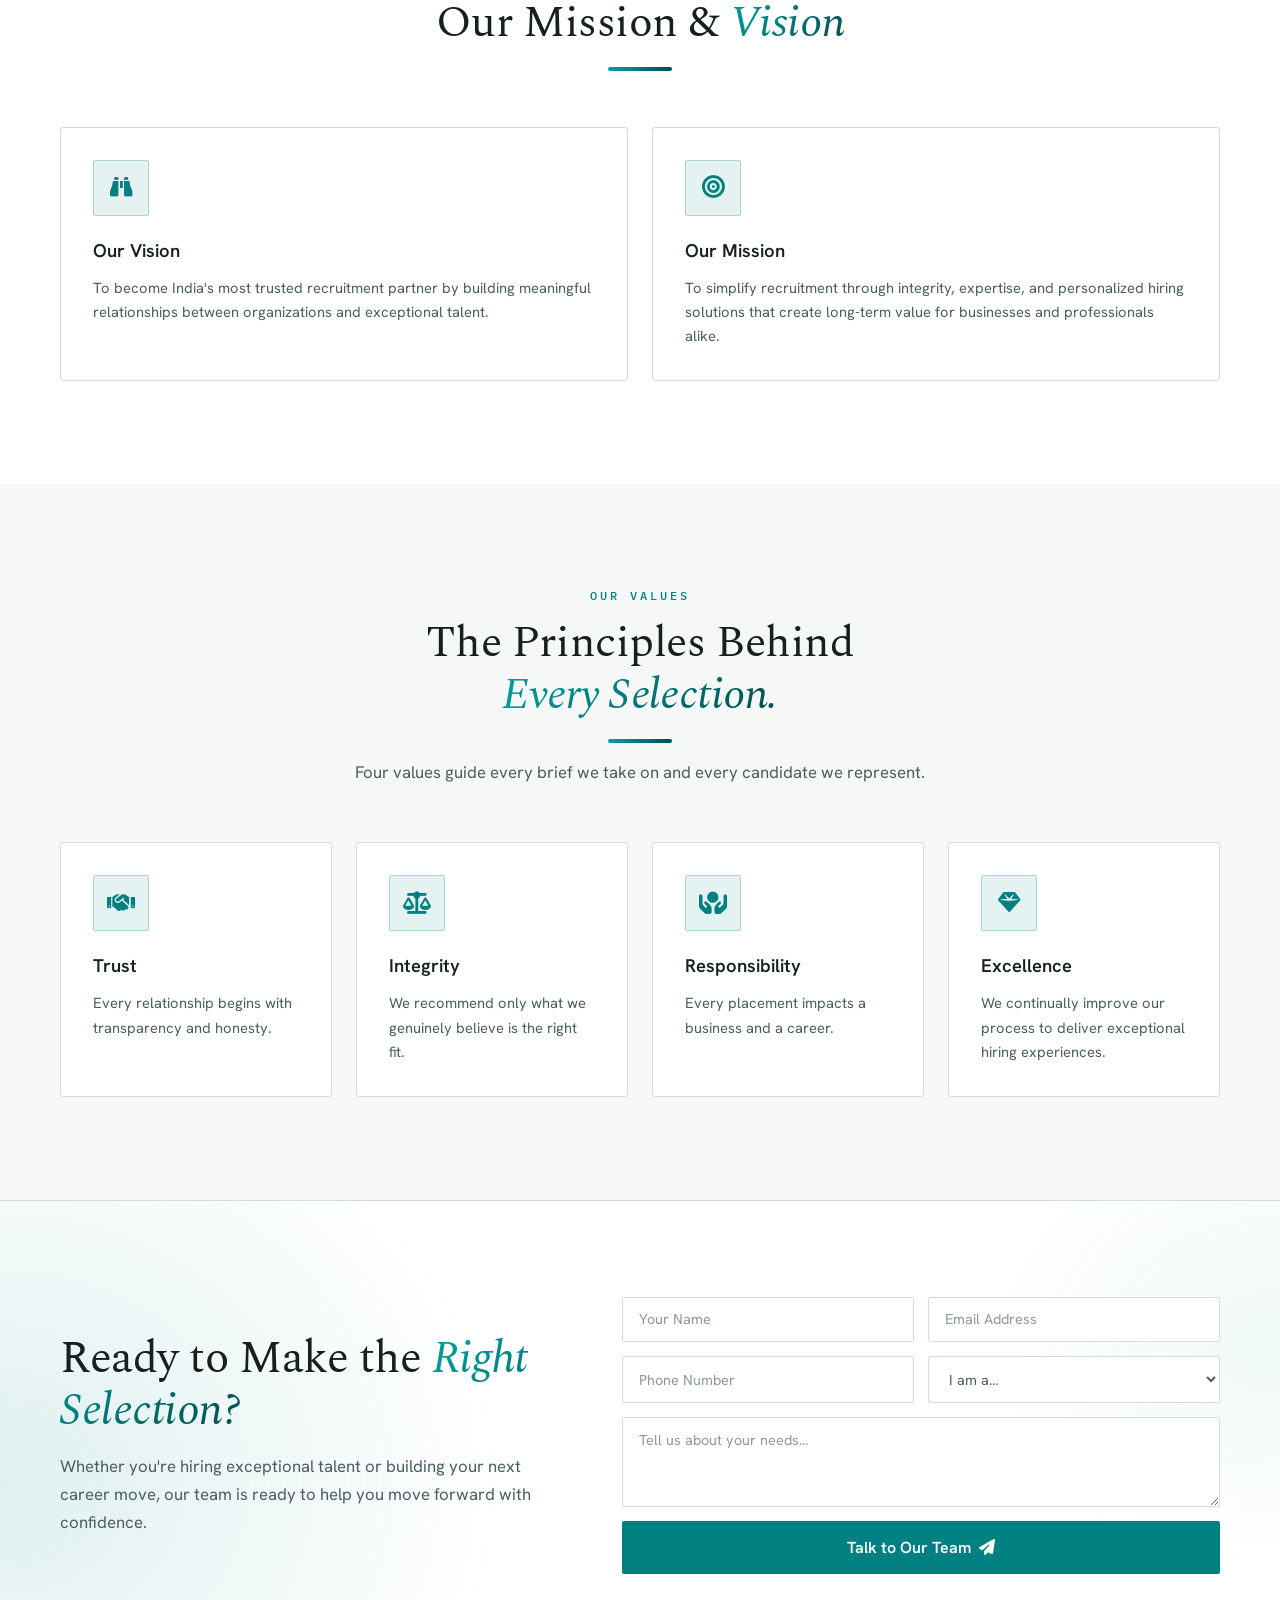
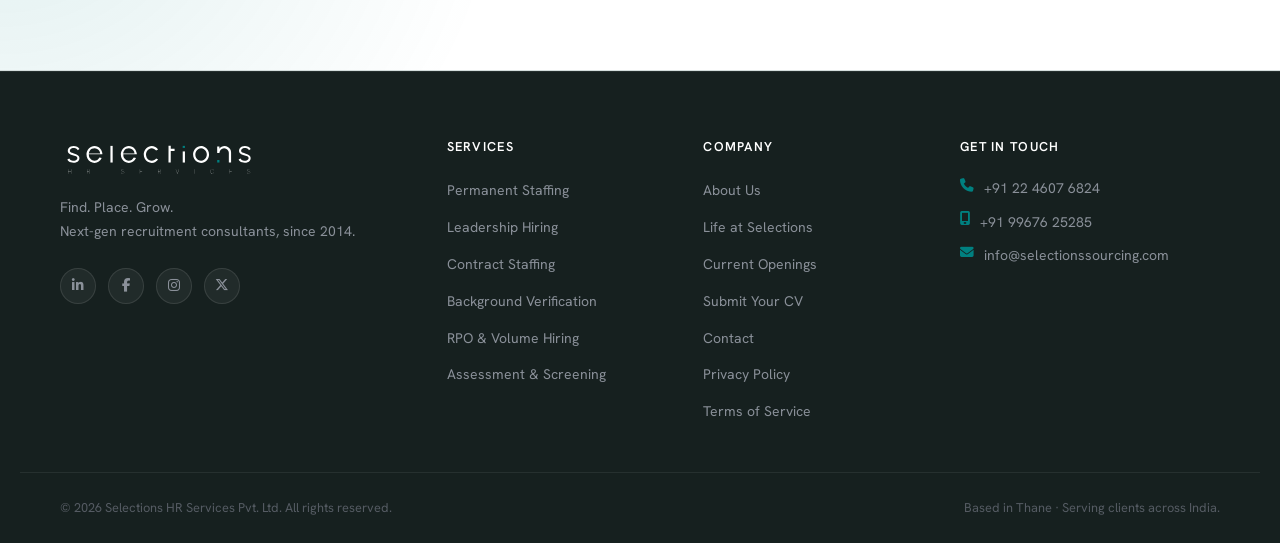
==== commit 0bbbbb84: "Add files via upload" ====
--- a/about.html
+++ b/about.html
@@ -6,7 +6,7 @@
   <meta name="viewport" content="width=device-width, initial-scale=1.0" />
 
   <!-- ── Primary SEO ── -->
-  <title>About Us — Selections Sourcing | HR Sourcing & Recruitment, India</title>
+  <title>About Us, Selections Sourcing | HR Sourcing & Recruitment, India</title>
   <meta name="description" content="Selections Sourcing is a specialist HR sourcing and recruitment agency in India. Learn about our story, mission, values and the team connecting great talent with great companies." />
   <meta name="keywords" content="HR sourcing agency India, recruitment agency, talent sourcing, staffing company, about Selections HR, hiring partner India" />
   <meta name="author" content="Selections Sourcing" />
@@ -17,7 +17,7 @@
   <!-- ── Open Graph ── -->
   <meta property="og:type" content="website" />
   <meta property="og:site_name" content="Selections Sourcing" />
-  <meta property="og:title" content="About Us — Selections Sourcing" />
+  <meta property="og:title" content="About Us, Selections Sourcing" />
   <meta property="og:description" content="A specialist HR sourcing and recruitment agency in India. Discover our story, mission and the people behind the placements." />
   <meta property="og:url" content="https://www.selectionssourcing.com/about.html" />
   <meta property="og:image" content="https://www.selectionssourcing.com/selections-logo.png" />
@@ -25,12 +25,12 @@
 
   <!-- ── Twitter ── -->
   <meta name="twitter:card" content="summary_large_image" />
-  <meta name="twitter:title" content="About Us — Selections Sourcing" />
+  <meta name="twitter:title" content="About Us, Selections Sourcing" />
   <meta name="twitter:description" content="A specialist HR sourcing and recruitment agency in India. Discover our story, mission and team." />
   <meta name="twitter:image" content="https://www.selectionssourcing.com/selections-logo.png" />
 
   <!-- ── Favicon ── -->
-  <link rel="icon" type="image/svg+xml" href="logo-teal.svg" />
+  <link rel="icon" type="image/svg+xml" href="favicon.svg" />
   <link rel="icon" type="image/png" href="selections-logo.png" />
   <link rel="apple-touch-icon" href="selections-logo.png" />
 
@@ -86,7 +86,8 @@
         <ul class="nav__list">
           <li><a href="index.html#home" class="nav__link">Home</a></li>
           <li><a href="services.html" class="nav__link">Services</a></li>
-          <li><a href="about.html" class="nav__link active">About</a></li>
+          <li><a href="about.html" class="nav__link active">About Us</a></li>
+          <li><a href="life.html" class="nav__link">Life at Selections</a></li>
           <li><a href="careers.html" class="nav__link">Current Openings</a></li>
           <li><a href="contact.html" class="nav__link">Contact</a></li>
         </ul>
@@ -101,12 +102,13 @@
   </header>
 
 
-  <!-- QUICK NAV — scrollable section shortcuts (mobile) -->
+  <!-- QUICK NAV, scrollable section shortcuts (mobile) -->
   <nav class="quicknav" aria-label="Quick navigation">
     <div class="quicknav__track">
       <a href="index.html#home" class="quicknav__chip"><i class="fa-solid fa-house"></i> Home</a>
       <a href="services.html" class="quicknav__chip"><i class="fa-solid fa-briefcase"></i> Services</a>
       <a href="about.html" class="quicknav__chip active"><i class="fa-solid fa-building-user"></i> About</a>
+      <a href="life.html" class="quicknav__chip"><i class="fa-solid fa-users"></i> Life</a>
       <a href="careers.html" class="quicknav__chip"><i class="fa-solid fa-magnifying-glass"></i> Openings</a>
       <a href="contact.html" class="quicknav__chip"><i class="fa-solid fa-envelope"></i> Contact</a>
       <a href="submit-cv.html" class="quicknav__chip quicknav__chip--teal"><i class="fa-solid fa-file-arrow-up"></i> Submit CV</a>
@@ -123,7 +125,7 @@
       <h1 class="page-hero__title">About <span class="highlight">Selections</span></h1>
       <p class="page-hero__desc">
         We're a specialist HR sourcing and recruitment partner helping companies across India
-        find the right people — and helping professionals find the right roles.
+        find the right people, and helping professionals find the right roles.
       </p>
       <div class="breadcrumb">
         <a href="index.html">Home</a>
@@ -158,8 +160,8 @@
           built to last.
         </p>
         <p>
-          Today, Selections HR continues to provide end-to-end recruitment solutions — from talent
-          sourcing and assessment to background verification and onboarding support — ensuring our
+          Today, Selections HR continues to provide end-to-end recruitment solutions, from talent
+          sourcing and assessment to background verification and onboarding support, ensuring our
           clients have one trusted partner throughout the hiring journey.
         </p>
       </div>
@@ -170,31 +172,6 @@
   </section>
 
 
-  <!-- STATS STRIP -->
-  <section class="stats">
-    <div class="container stats__grid">
-      <div class="stat">
-        <span class="stat__num">3,500<span class="teal">+</span></span>
-        <span class="stat__label">Placements Done</span>
-      </div>
-      <div class="stat">
-        <span class="stat__num">90<span class="teal">+</span></span>
-        <span class="stat__label">Clients Served</span>
-      </div>
-      <div class="stat">
-        <span class="stat__num">15<span class="teal">+</span></span>
-        <span class="stat__label">Sectors Served</span>
-      </div>
-      <div class="stat">
-        <span class="stat__num">25<span class="teal">+</span></span>
-        <span class="stat__label">Expert Recruiters</span>
-      </div>
-      <div class="stat">
-        <span class="stat__num">10<span class="teal">+</span></span>
-        <span class="stat__label">Years of Experience</span>
-      </div>
-    </div>
-  </section>
 
 
   <!-- MISSION & VISION -->
@@ -260,42 +237,6 @@
   </section>
 
 
-  <!-- LEADERSHIP TEAM -->
-  <section class="section" style="background: var(--bg-2);">
-    <div class="container">
-      <div class="section__header">
-        <p class="section__eyebrow">Meet The Team</p>
-        <h2 class="section__title">The People Who<br /><span class="highlight">Make It Happen</span></h2>
-        <p class="section__desc">A small, senior team of specialist consultants who know recruitment inside out.</p>
-      </div>
-      <div class="cards-grid cards-grid--4">
-        <div class="info-card" style="text-align:center">
-          <div class="avatar" style="background:#008080;width:72px;height:72px;font-size:1.4rem;margin:0 auto 1rem">SS</div>
-          <h3>Sujeet Singh</h3>
-          <p style="color:var(--teal);font-weight:600;margin-bottom:.5rem">Founder &amp; Managing Director</p>
-          <p>Leads Selections Sourcing with a hands-on, devoted and result-oriented approach to H.R.</p>
-        </div>
-        <div class="info-card" style="text-align:center">
-          <div class="avatar" style="background:#005f5f;width:72px;height:72px;font-size:1.4rem;margin:0 auto 1rem">RT</div>
-          <h3>Recruitment Team</h3>
-          <p style="color:var(--teal);font-weight:600;margin-bottom:.5rem">Permanent &amp; Contractual</p>
-          <p>Specialist IT &amp; Non-IT consultants delivering across India.</p>
-        </div>
-        <div class="info-card" style="text-align:center">
-          <div class="avatar" style="background:#007070;width:72px;height:72px;font-size:1.4rem;margin:0 auto 1rem">LH</div>
-          <h3>Leadership Practice</h3>
-          <p style="color:var(--teal);font-weight:600;margin-bottom:.5rem">Executive Search</p>
-          <p>Discreet head-hunters for CXO and senior leadership mandates.</p>
-        </div>
-        <div class="info-card" style="text-align:center">
-          <div class="avatar" style="background:#00a0a0;width:72px;height:72px;font-size:1.4rem;margin:0 auto 1rem">BV</div>
-          <h3>Verification Cell</h3>
-          <p style="color:var(--teal);font-weight:600;margin-bottom:.5rem">Background Checks</p>
-          <p>Dedicated team handling education, employment and identity checks.</p>
-        </div>
-      </div>
-    </div>
-  </section>
 
 
   <!-- CTA BANNER -->
@@ -358,6 +299,7 @@
         <h5>Company</h5>
         <ul>
           <li><a href="about.html">About Us</a></li>
+          <li><a href="life.html">Life at Selections</a></li>
           <li><a href="careers.html">Current Openings</a></li>
           <li><a href="submit-cv.html">Submit Your CV</a></li>
           <li><a href="contact.html">Contact</a></li>
--- a/style.css
+++ b/style.css
@@ -204,7 +204,7 @@
 /* Nav */
 .nav__list {
   display: flex;
-  gap: 2rem;
+  gap: 1.6rem;
   align-items: center;
 }
 .nav__link {
@@ -1078,6 +1078,10 @@
    RESPONSIVE
 ══════════════════════════════════════════ */
 @media (max-width: 1024px) {
+  /* keep the 6-item nav fitting between 769–1024px before the mobile quicknav kicks in */
+  .nav__list { gap: 1.05rem; }
+  .nav__link { font-size: .82rem; }
+  .header__inner { gap: 1rem; }
   .hero__inner { grid-template-columns: 1fr; }
   .hero__visual { display: none; }
   .services__grid { grid-template-columns: repeat(2, 1fr); }
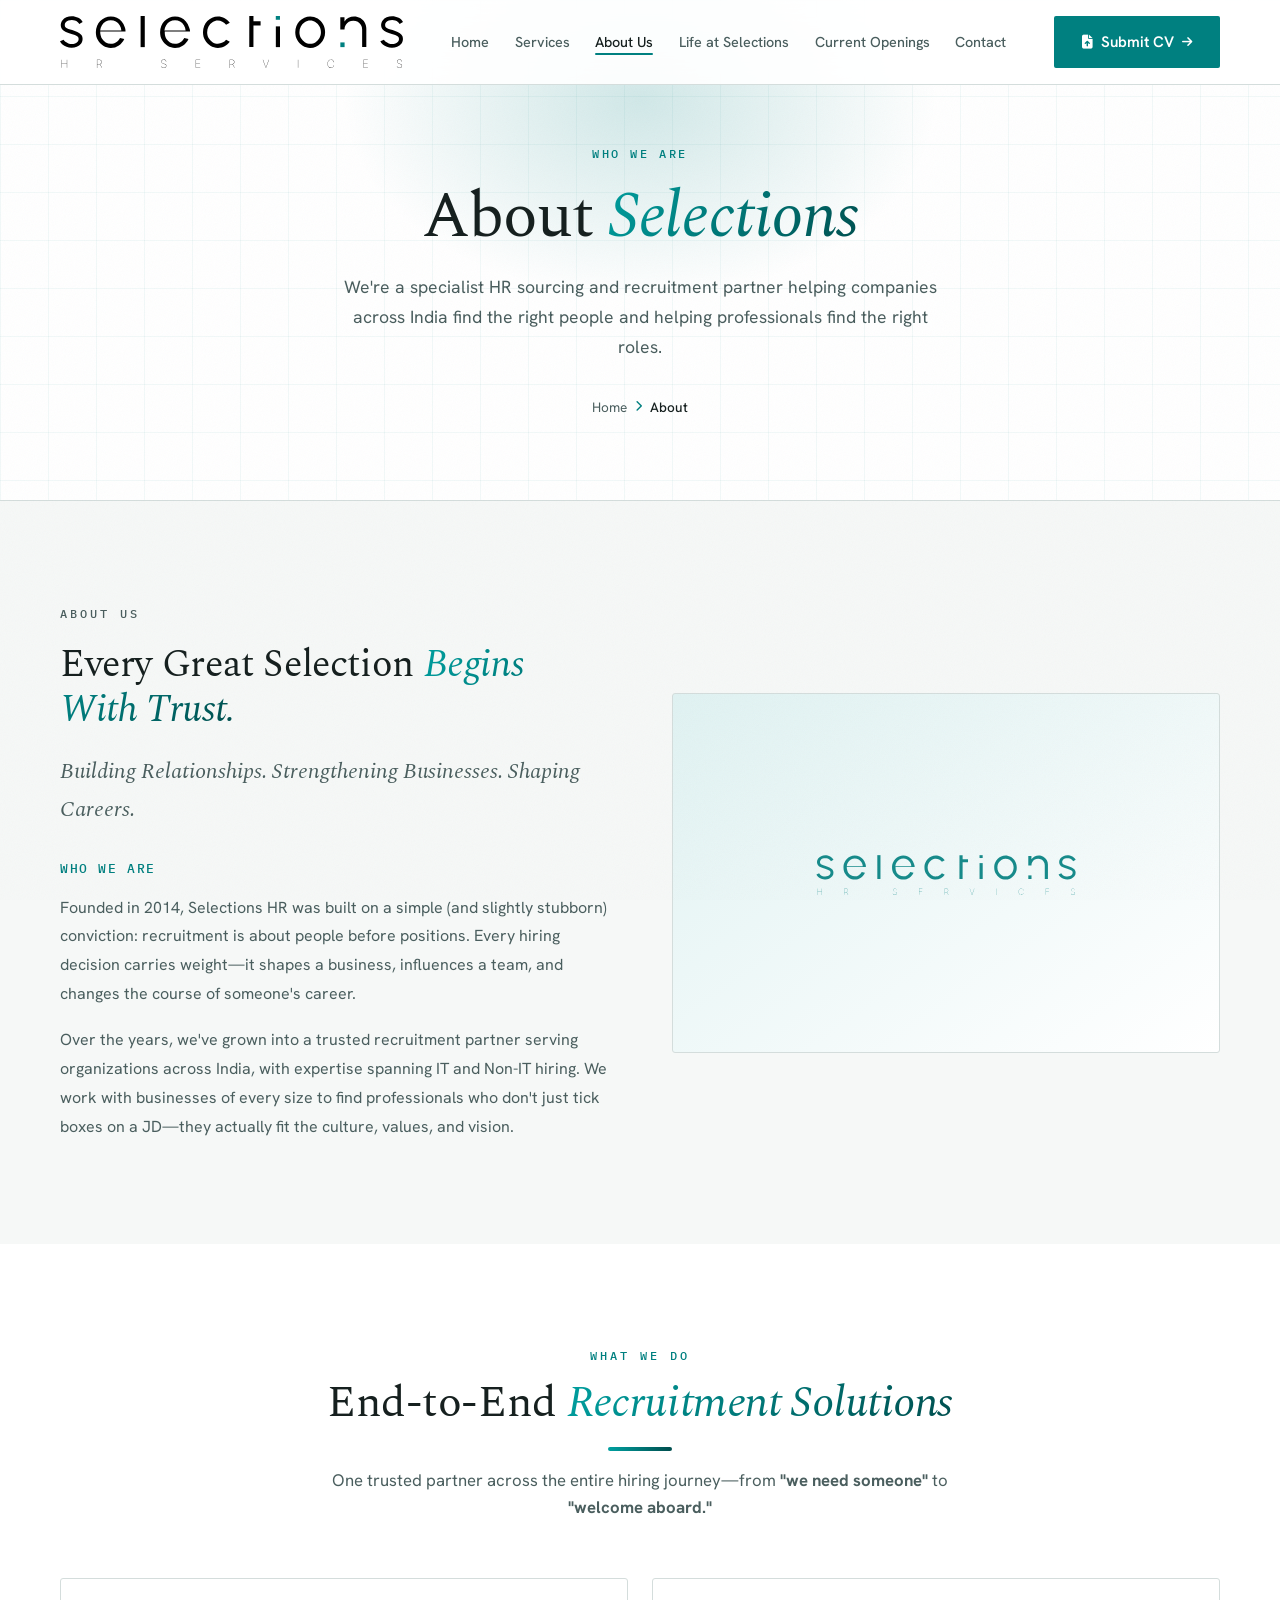
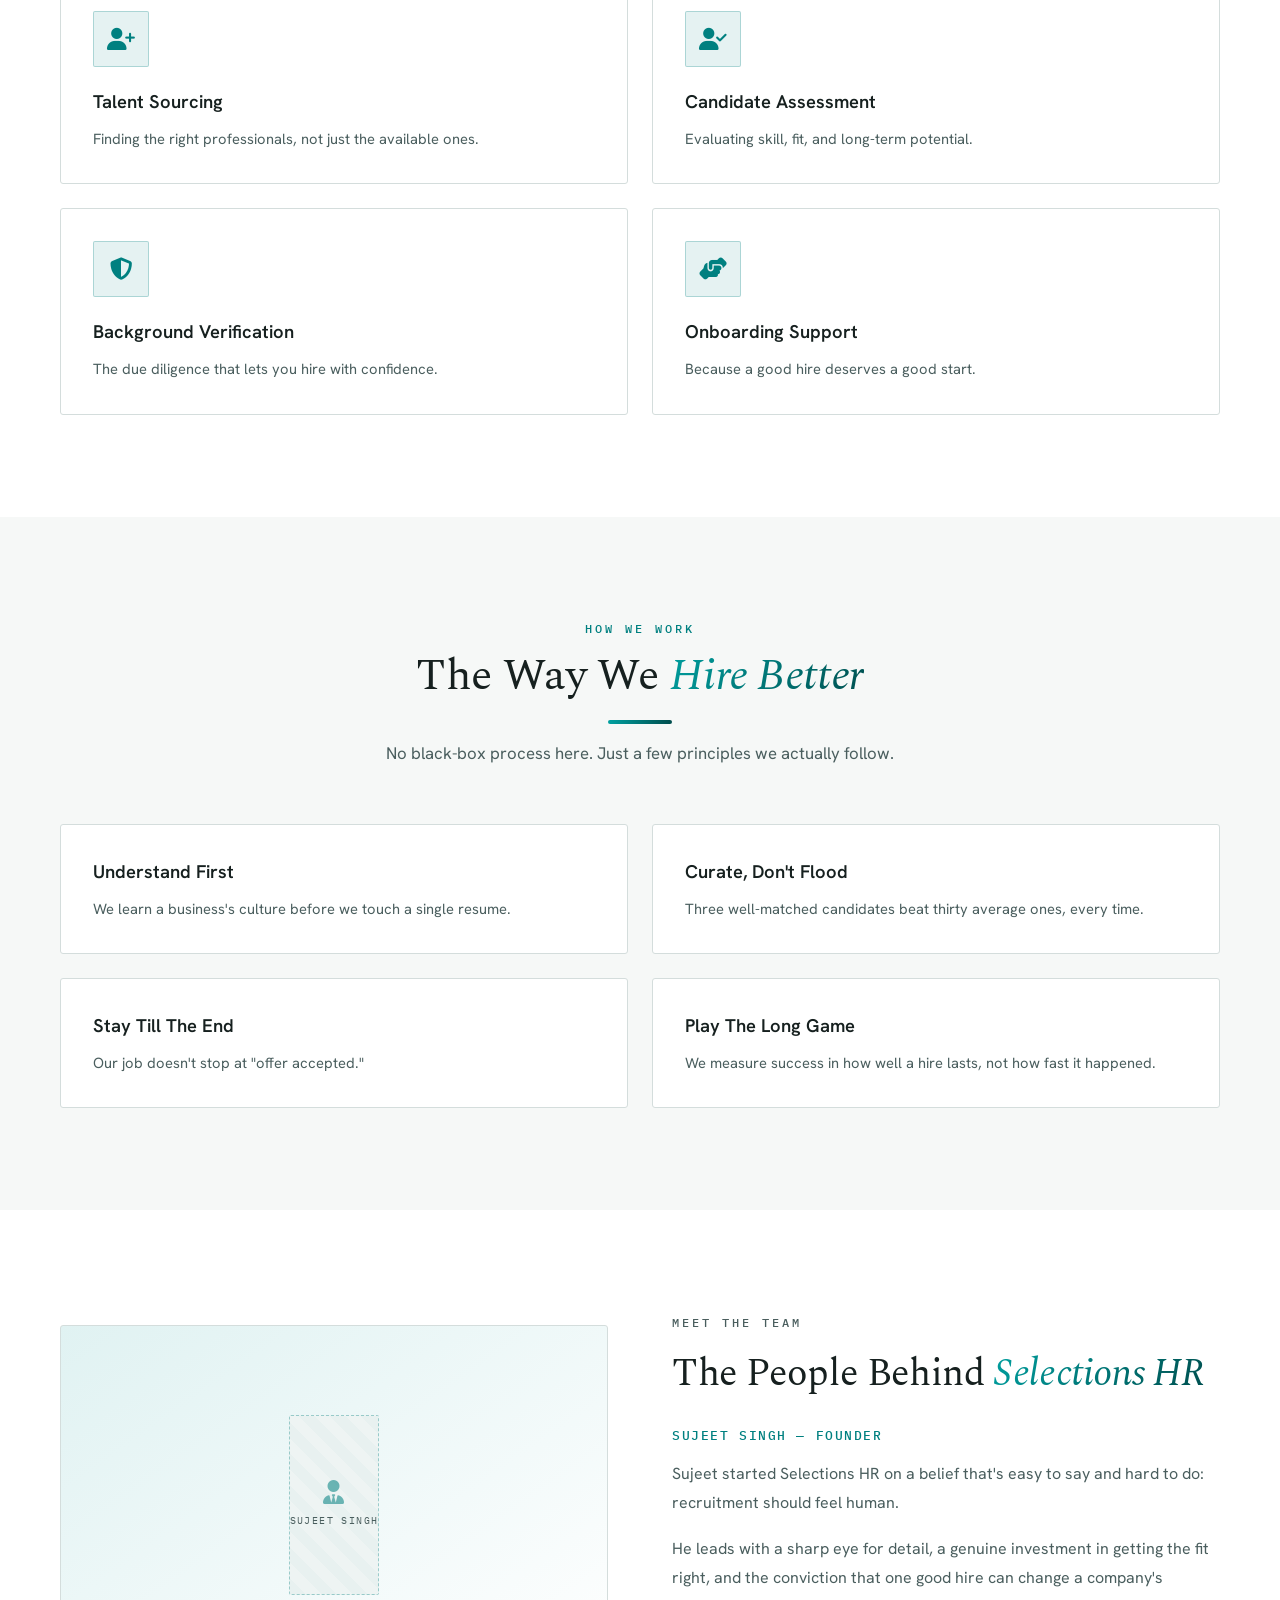
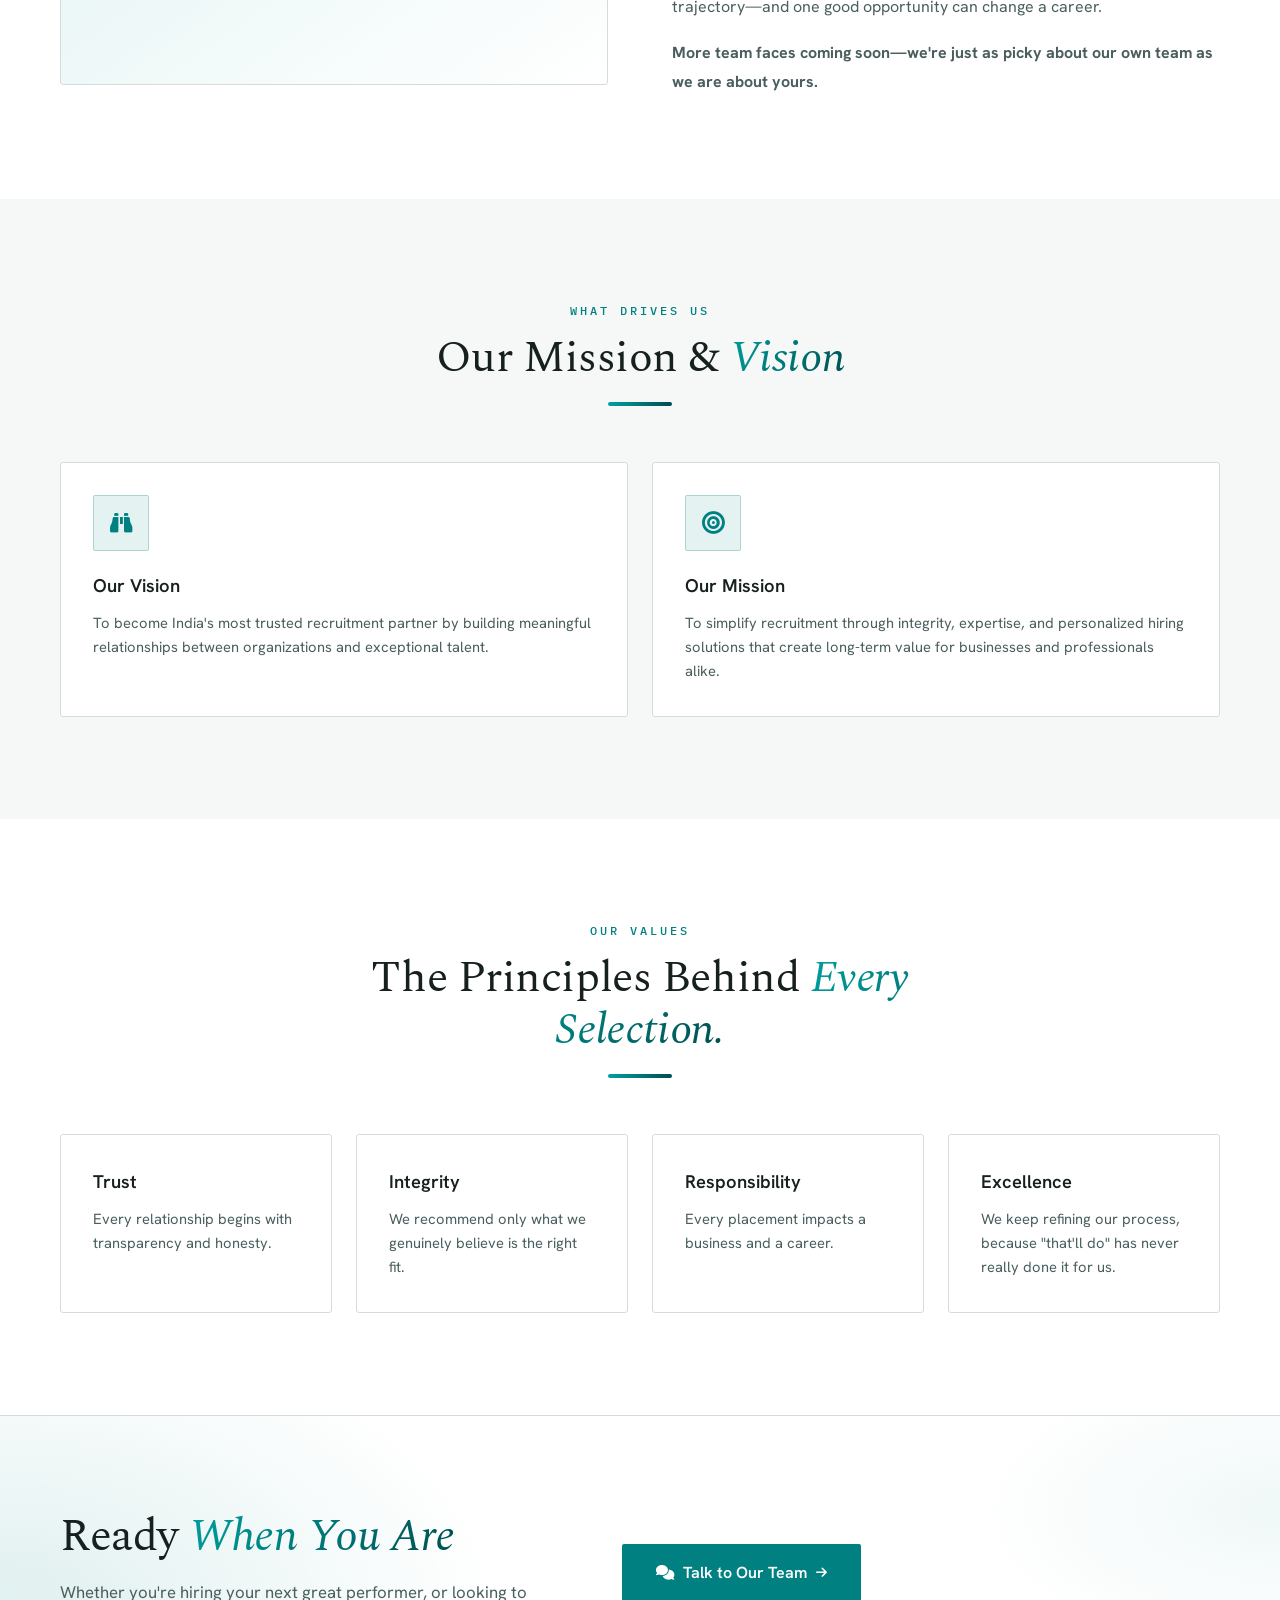
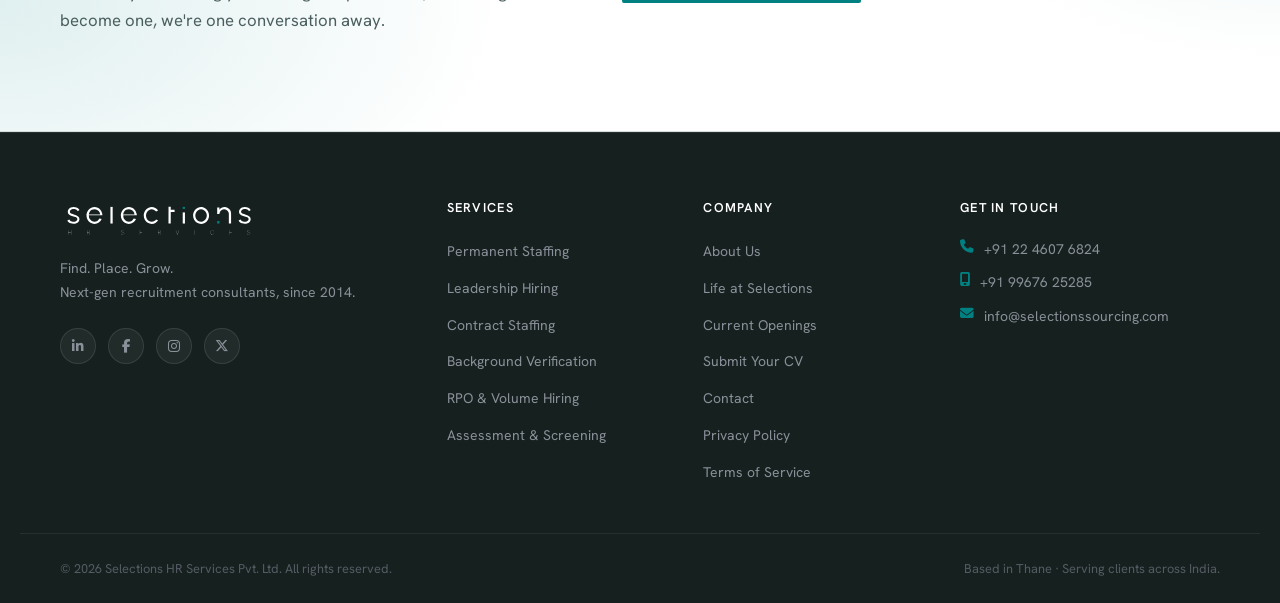
==== commit 9478686c: "Add files via upload" ====
--- a/about.html
+++ b/about.html
@@ -4,11 +4,11 @@
 <head>
   <meta charset="UTF-8" />
   <meta name="viewport" content="width=device-width, initial-scale=1.0" />
-
-  <!-- ── Primary SEO ── -->
   <title>About Us, Selections Sourcing | HR Sourcing & Recruitment, India</title>
-  <meta name="description" content="Selections Sourcing is a specialist HR sourcing and recruitment agency in India. Learn about our story, mission, values and the team connecting great talent with great companies." />
-  <meta name="keywords" content="HR sourcing agency India, recruitment agency, talent sourcing, staffing company, about Selections HR, hiring partner India" />
+  <meta name="description"
+    content="Selections Sourcing is a specialist HR sourcing and recruitment agency in India. Learn about our story, mission, values and the team connecting great talent with great companies." />
+  <meta name="keywords"
+    content="HR sourcing agency India, recruitment agency, talent sourcing, staffing company, about Selections HR, hiring partner India" />
   <meta name="author" content="Selections Sourcing" />
   <meta name="robots" content="index, follow" />
   <meta name="theme-color" content="#008080" />
@@ -29,15 +29,14 @@
   <meta name="twitter:description" content="A specialist HR sourcing and recruitment agency in India. Discover our story, mission and team." />
   <meta name="twitter:image" content="https://www.selectionssourcing.com/selections-logo.png" />
 
-  <!-- ── Favicon ── -->
   <link rel="icon" type="image/svg+xml" href="favicon.svg" />
   <link rel="icon" type="image/png" href="selections-logo.png" />
   <link rel="apple-touch-icon" href="selections-logo.png" />
-
-  <!-- ── Fonts & Styles ── -->
   <link rel="preconnect" href="https://fonts.googleapis.com" />
   <link rel="preconnect" href="https://fonts.gstatic.com" crossorigin />
-  <link href="https://fonts.googleapis.com/css2?family=Hanken+Grotesk:wght@400;500;600;700&family=IBM+Plex+Mono:wght@400;500&family=Spectral:ital,wght@0,300;0,400;0,500;1,300;1,400&display=swap" rel="stylesheet" />
+  <link
+    href="https://fonts.googleapis.com/css2?family=Hanken+Grotesk:wght@400;500;600;700&family=IBM+Plex+Mono:wght@400;500&family=Spectral:ital,wght@0,300;0,400;0,500;1,300;1,400&display=swap"
+    rel="stylesheet" />
   <link rel="stylesheet" href="https://cdnjs.cloudflare.com/ajax/libs/font-awesome/6.5.0/css/all.min.css" />
   <link rel="stylesheet" href="style.css" />
   <script>try{if(sessionStorage.getItem("sel-loaded"))document.documentElement.classList.add("loader-done")}catch(e){}</script><noscript><style>#site-loader{display:none!important}</style></noscript>
@@ -76,12 +75,12 @@
 <body>
   <div id="site-loader" role="status" aria-label="Loading"></div>
 
-  <!-- HEADER -->
   <header class="header scrolled" id="header">
     <div class="container header__inner">
       <a href="index.html" class="logo">
         <img src="logo.svg" class="logo__svg" alt="Selections Sourcing" />
       </a>
+
       <nav class="nav" id="nav">
         <ul class="nav__list">
           <li><a href="index.html#home" class="nav__link">Home</a></li>
@@ -92,6 +91,7 @@
           <li><a href="contact.html" class="nav__link">Contact</a></li>
         </ul>
       </nav>
+
       <div class="header__actions">
         <a href="submit-cv.html" class="btn btn--teal">Submit CV</a>
         <button class="nav__toggle" id="navToggle" aria-label="Toggle menu">
@@ -102,7 +102,7 @@
   </header>
 
 
-  <!-- QUICK NAV, scrollable section shortcuts (mobile) -->
+  <!-- QUICK NAV — scrollable section shortcuts (mobile) -->
   <nav class="quicknav" aria-label="Quick navigation">
     <div class="quicknav__track">
       <a href="index.html#home" class="quicknav__chip"><i class="fa-solid fa-house"></i> Home</a>
@@ -115,8 +115,6 @@
     </div>
   </nav>
 
-
-  <!-- PAGE HERO -->
   <section class="page-hero">
     <div class="page-hero__bg"></div>
     <div class="page-hero__glow"></div>
@@ -125,7 +123,7 @@
       <h1 class="page-hero__title">About <span class="highlight">Selections</span></h1>
       <p class="page-hero__desc">
         We're a specialist HR sourcing and recruitment partner helping companies across India
-        find the right people, and helping professionals find the right roles.
+        find the right people and helping professionals find the right roles.
       </p>
       <div class="breadcrumb">
         <a href="index.html">Home</a>
@@ -135,143 +133,173 @@
     </div>
   </section>
 
-
-  <!-- OUR STORY -->
   <section class="section">
     <div class="container split">
       <div class="prose">
         <p class="section__eyebrow" style="text-align:left">About Us</p>
         <h2>Every Great Selection <span class="highlight">Begins With Trust.</span></h2>
         <p class="prose__lead">Building Relationships. Strengthening Businesses. Shaping Careers.</p>
-        <p>
-          Founded in 2014, Selections HR was established with a simple belief: recruitment is about
-          people before positions. Every hiring decision has the power to shape a business, influence
-          a team, and change someone's career. That responsibility drives everything we do.
-        </p>
-        <p>
-          Over the years, we've grown into a trusted recruitment consultancy serving organizations
-          across India. Our expertise spans IT and Non-IT hiring, helping businesses of every size
-          identify professionals who don't just meet job requirements, but align with their culture,
-          values, and long-term vision.
-        </p>
-        <p>
-          Unlike traditional recruitment agencies that focus on resume volumes, we believe every
-          recommendation should be thoughtful, every conversation meaningful, and every partnership
-          built to last.
-        </p>
-        <p>
-          Today, Selections HR continues to provide end-to-end recruitment solutions, from talent
-          sourcing and assessment to background verification and onboarding support, ensuring our
-          clients have one trusted partner throughout the hiring journey.
-        </p>
-      </div>
+
+        <h3 class="prose__sub">Who We Are</h3>
+
+        <p>Founded in 2014, Selections HR was built on a simple (and slightly stubborn) conviction: recruitment is about
+          people before positions. Every hiring decision carries weight—it shapes a business, influences a team, and
+          changes the course of someone's career.</p>
+
+        <p>Over the years, we've grown into a trusted recruitment partner serving organizations across India, with
+          expertise spanning IT and Non-IT hiring. We work with businesses of every size to find professionals who don't
+          just tick boxes on a JD—they actually fit the culture, values, and vision.</p>
+      </div>
+
       <div class="split__media">
-        <img src="logo-teal.svg" alt="Selections HR" />
-      </div>
-    </div>
-  </section>
-
-
-
-
-  <!-- MISSION & VISION -->
+        <img src="logo-teal.svg" alt="Selections HR">
+      </div>
+    </div>
+  </section>
+
   <section class="section" style="background: var(--bg-2);">
     <div class="container">
       <div class="section__header">
-        <p class="section__eyebrow">What Drives Us</p>
-        <h2 class="section__title">Our Mission &amp; <span class="highlight">Vision</span></h2>
-      </div>
+        <p class="section__eyebrow">What We Do</p>
+        <h2 class="section__title">End-to-End <span class="highlight">Recruitment Solutions</span></h2>
+        <p class="section__desc">One trusted partner across the entire hiring journey—from <strong>"we need
+            someone"</strong> to <strong>"welcome aboard."</strong></p>
+      </div>
+
       <div class="cards-grid cards-grid--2">
         <div class="info-card">
-          <div class="info-card__icon"><i class="fa-solid fa-binoculars"></i></div>
-          <h3>Our Vision</h3>
-          <p>
-            To become India's most trusted recruitment partner by building meaningful relationships
-            between organizations and exceptional talent.
-          </p>
-        </div>
-        <div class="info-card">
-          <div class="info-card__icon"><i class="fa-solid fa-bullseye"></i></div>
-          <h3>Our Mission</h3>
-          <p>
-            To simplify recruitment through integrity, expertise, and personalized hiring solutions
-            that create long-term value for businesses and professionals alike.
-          </p>
-        </div>
-      </div>
-    </div>
-  </section>
-
-
-  <!-- CORE VALUES -->
+          <div class="info-card__icon"><i class="fa-solid fa-user-plus"></i></div>
+          <h3>Talent Sourcing</h3>
+          <p>Finding the right professionals, not just the available ones.</p>
+        </div>
+        <div class="info-card">
+          <div class="info-card__icon"><i class="fa-solid fa-user-check"></i></div>
+          <h3>Candidate Assessment</h3>
+          <p>Evaluating skill, fit, and long-term potential.</p>
+        </div>
+        <div class="info-card">
+          <div class="info-card__icon"><i class="fa-solid fa-shield-halved"></i></div>
+          <h3>Background Verification</h3>
+          <p>The due diligence that lets you hire with confidence.</p>
+        </div>
+        <div class="info-card">
+          <div class="info-card__icon"><i class="fa-solid fa-handshake-angle"></i></div>
+          <h3>Onboarding Support</h3>
+          <p>Because a good hire deserves a good start.</p>
+        </div>
+      </div>
+    </div>
+  </section>
+
   <section class="section">
     <div class="container">
       <div class="section__header">
+        <p class="section__eyebrow">How We Work</p>
+        <h2 class="section__title">The Way We <span class="highlight">Hire Better</span></h2>
+        <p class="section__desc">No black-box process here. Just a few principles we actually follow.</p>
+      </div>
+
+      <div class="cards-grid cards-grid--2">
+        <div class="info-card">
+          <h3>Understand First</h3>
+          <p>We learn a business's culture before we touch a single resume.</p>
+        </div>
+        <div class="info-card">
+          <h3>Curate, Don't Flood</h3>
+          <p>Three well-matched candidates beat thirty average ones, every time.</p>
+        </div>
+        <div class="info-card">
+          <h3>Stay Till The End</h3>
+          <p>Our job doesn't stop at "offer accepted."</p>
+        </div>
+        <div class="info-card">
+          <h3>Play The Long Game</h3>
+          <p>We measure success in how well a hire lasts, not how fast it happened.</p>
+        </div>
+      </div>
+    </div>
+  </section>
+
+  <section class="section" style="background: var(--bg-2);">
+    <div class="container split">
+      <div class="split__media"><div class="photo-ph"><i class="fa-solid fa-user-tie"></i><span>Sujeet Singh</span></div></div>
+      <div class="prose">
+        <p class="section__eyebrow" style="text-align:left">Meet The Team</p>
+        <h2>The People Behind <span class="highlight">Selections HR</span></h2>
+        <h3 class="prose__sub">Sujeet Singh — Founder</h3>
+        <p>Sujeet started Selections HR on a belief that's easy to say and hard to do: recruitment should feel human.
+        </p>
+        <p>He leads with a sharp eye for detail, a genuine investment in getting the fit right, and the conviction that
+          one good hire can change a company's trajectory—and one good opportunity can change a career.</p>
+        <p><strong>More team faces coming soon—we're just as picky about our own team as we are about yours.</strong>
+        </p>
+      </div>
+    </div>
+  </section>
+
+  <section class="section">
+    <div class="container">
+      <div class="section__header">
+        <p class="section__eyebrow">What Drives Us</p>
+        <h2 class="section__title">Our Mission & <span class="highlight">Vision</span></h2>
+      </div>
+      <div class="cards-grid cards-grid--2">
+        <div class="info-card">
+          <div class="info-card__icon"><i class="fa-solid fa-binoculars"></i></div>
+          <h3>Our Vision</h3>
+          <p>To become India's most trusted recruitment partner by building meaningful relationships between
+            organizations and exceptional talent.</p>
+        </div>
+        <div class="info-card">
+          <div class="info-card__icon"><i class="fa-solid fa-bullseye"></i></div>
+          <h3>Our Mission</h3>
+          <p>To simplify recruitment through integrity, expertise, and personalized hiring solutions that create
+            long-term value for businesses and professionals alike.</p>
+        </div>
+      </div>
+    </div>
+  </section>
+
+  <section class="section" style="background: var(--bg-2);">
+    <div class="container">
+      <div class="section__header">
         <p class="section__eyebrow">Our Values</p>
-        <h2 class="section__title">The Principles Behind<br /><span class="highlight">Every Selection.</span></h2>
-        <p class="section__desc">Four values guide every brief we take on and every candidate we represent.</p>
-      </div>
+        <h2 class="section__title">The Principles Behind <span class="highlight">Every Selection.</span></h2>
+      </div>
+
       <div class="cards-grid cards-grid--4">
         <div class="info-card">
-          <div class="info-card__icon"><i class="fa-solid fa-handshake"></i></div>
           <h3>Trust</h3>
           <p>Every relationship begins with transparency and honesty.</p>
         </div>
         <div class="info-card">
-          <div class="info-card__icon"><i class="fa-solid fa-scale-balanced"></i></div>
           <h3>Integrity</h3>
           <p>We recommend only what we genuinely believe is the right fit.</p>
         </div>
         <div class="info-card">
-          <div class="info-card__icon"><i class="fa-solid fa-hands-holding-circle"></i></div>
           <h3>Responsibility</h3>
           <p>Every placement impacts a business and a career.</p>
         </div>
         <div class="info-card">
-          <div class="info-card__icon"><i class="fa-solid fa-gem"></i></div>
           <h3>Excellence</h3>
-          <p>We continually improve our process to deliver exceptional hiring experiences.</p>
-        </div>
-      </div>
-    </div>
-  </section>
-
-
-
-
-  <!-- CTA BANNER -->
-  <section class="cta-banner" id="contact">
+          <p>We keep refining our process, because "that'll do" has never really done it for us.</p>
+        </div>
+      </div>
+    </div>
+  </section>
+
+  <section class="cta-banner">
     <div class="container cta-banner__inner">
       <div class="cta-banner__left">
-        <h2>Ready to Make the <span class="highlight">Right Selection?</span></h2>
-        <p>Whether you're hiring exceptional talent or building your next career move, our team is ready to help you move forward with confidence.</p>
+        <h2>Ready <span class="highlight">When You Are</span></h2>
+        <p>Whether you're hiring your next great performer, or looking to become one, we're one conversation away.</p>
       </div>
       <div class="cta-banner__right">
-        <form class="contact-form" onsubmit="handleSubmit(event)">
-          <div class="form-row">
-            <input type="text" placeholder="Your Name" required />
-            <input type="email" placeholder="Email Address" required />
-          </div>
-          <div class="form-row">
-            <input type="tel" placeholder="Phone Number" />
-            <select>
-              <option value="" disabled selected>I am a…</option>
-              <option>Employer – I want to hire</option>
-              <option>Candidate – I'm looking for work</option>
-              <option>Both</option>
-            </select>
-          </div>
-          <textarea placeholder="Tell us about your needs…" rows="3"></textarea>
-          <button type="submit" class="btn btn--teal btn--lg btn--full">
-            Talk to Our Team <i class="fa-solid fa-paper-plane"></i>
-          </button>
-        </form>
-      </div>
-    </div>
-  </section>
-
-
-  <!-- FOOTER -->
+        <a href="contact.html" class="btn btn--teal btn--lg">Talk to Our Team</a>
+      </div>
+    </div>
+  </section>
+
   <footer class="footer">
     <div class="container footer__grid">
       <div class="footer__brand">
@@ -324,12 +352,7 @@
     </div>
   </footer>
 
-  <div class="toast" id="toast">
-    <i class="fa-solid fa-circle-check"></i>
-    <span>Message sent! We'll be in touch soon.</span>
-  </div>
-
   <script src="script.js"></script>
 </body>
 
-</html>
+</html>
--- a/style.css
+++ b/style.css
@@ -1168,6 +1168,10 @@
   opacity: 1;
   transform: translateY(0);
 }
+/* Respect reduced-motion: show everything immediately, no scroll reveal */
+@media (prefers-reduced-motion: reduce) {
+  .fade-up { opacity: 1; transform: none; transition: none; }
+}
 
 /* ── Page-load intro: first screen eases in gently (CSS-only, no flash) ── */
 @keyframes intro-up {
@@ -1301,6 +1305,15 @@
   line-height: 1.8;
 }
 .prose p:last-child { margin-bottom: 0; }
+.prose__sub {
+  font-family: var(--font-mono);
+  font-size: .82rem;
+  font-weight: 500;
+  letter-spacing: .12em;
+  text-transform: uppercase;
+  color: var(--teal);
+  margin: 1.75rem 0 .85rem;
+}
 
 .split__media {
   position: relative;
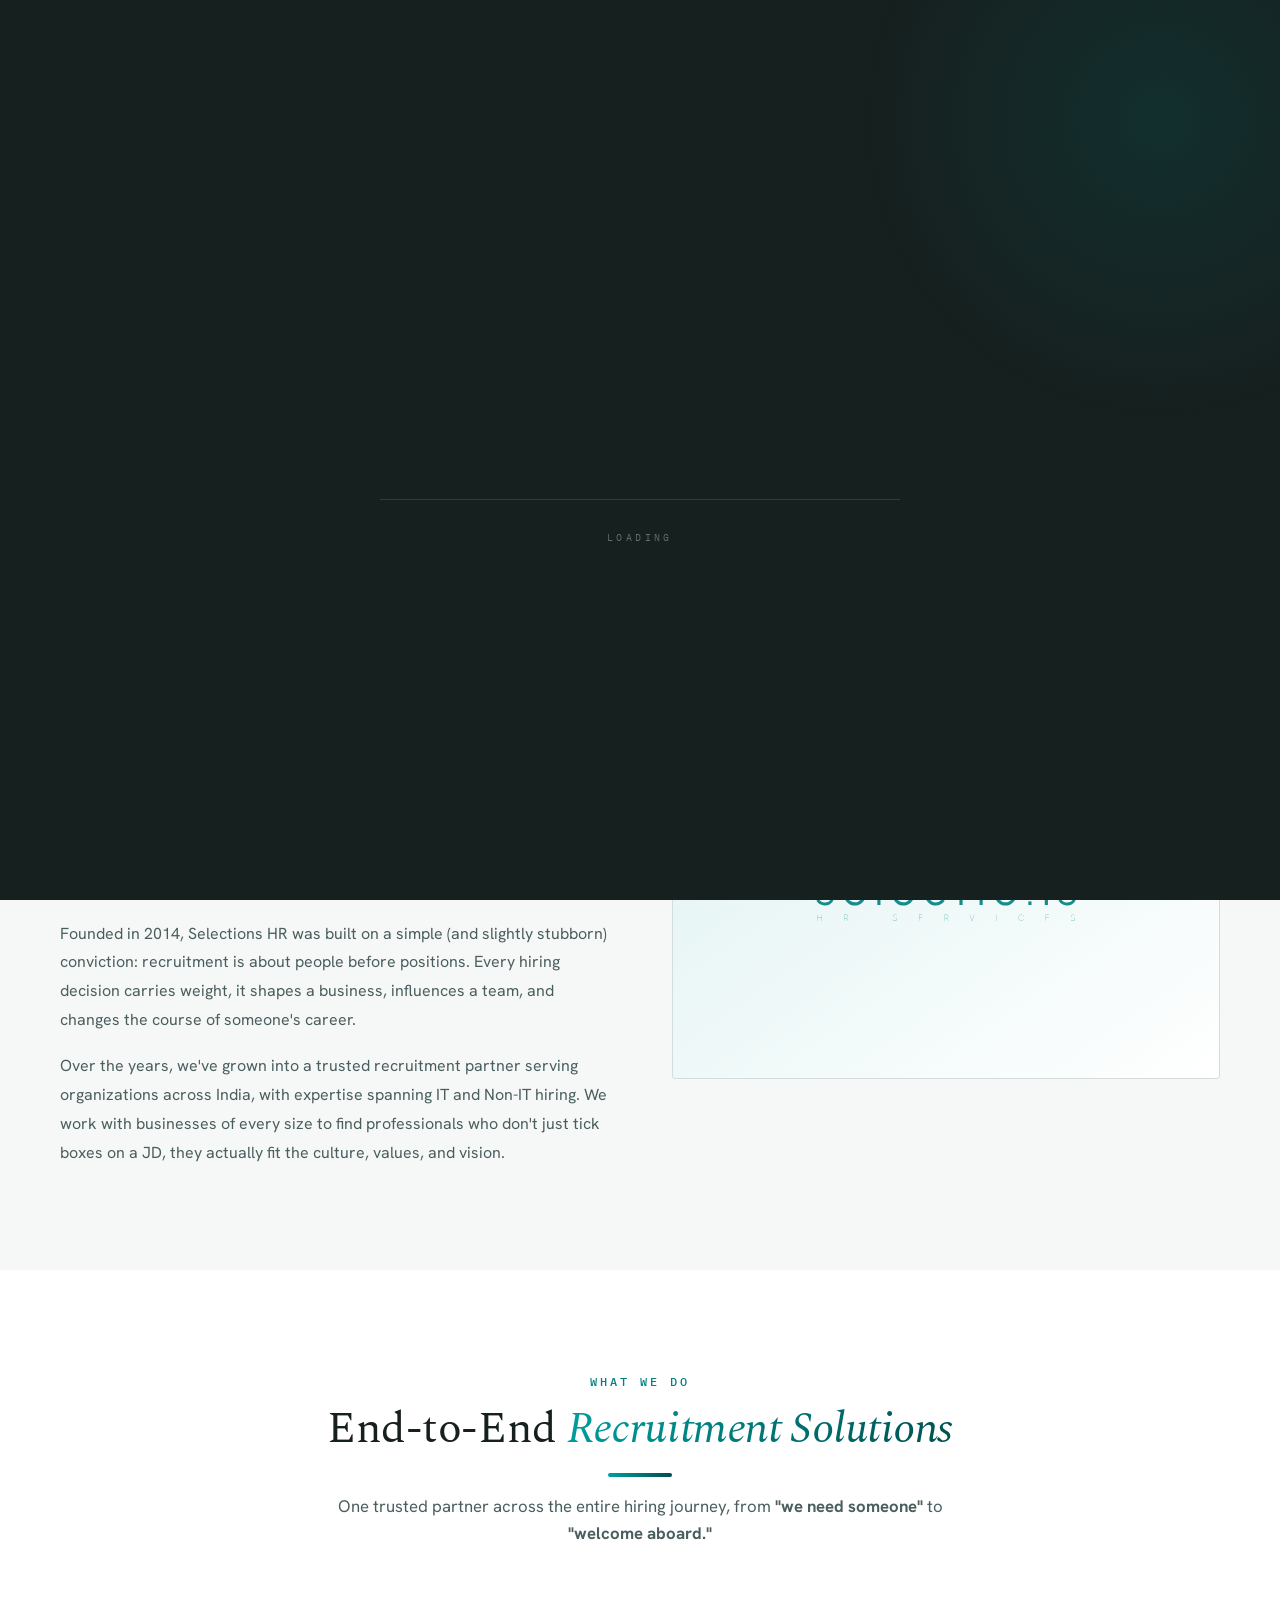
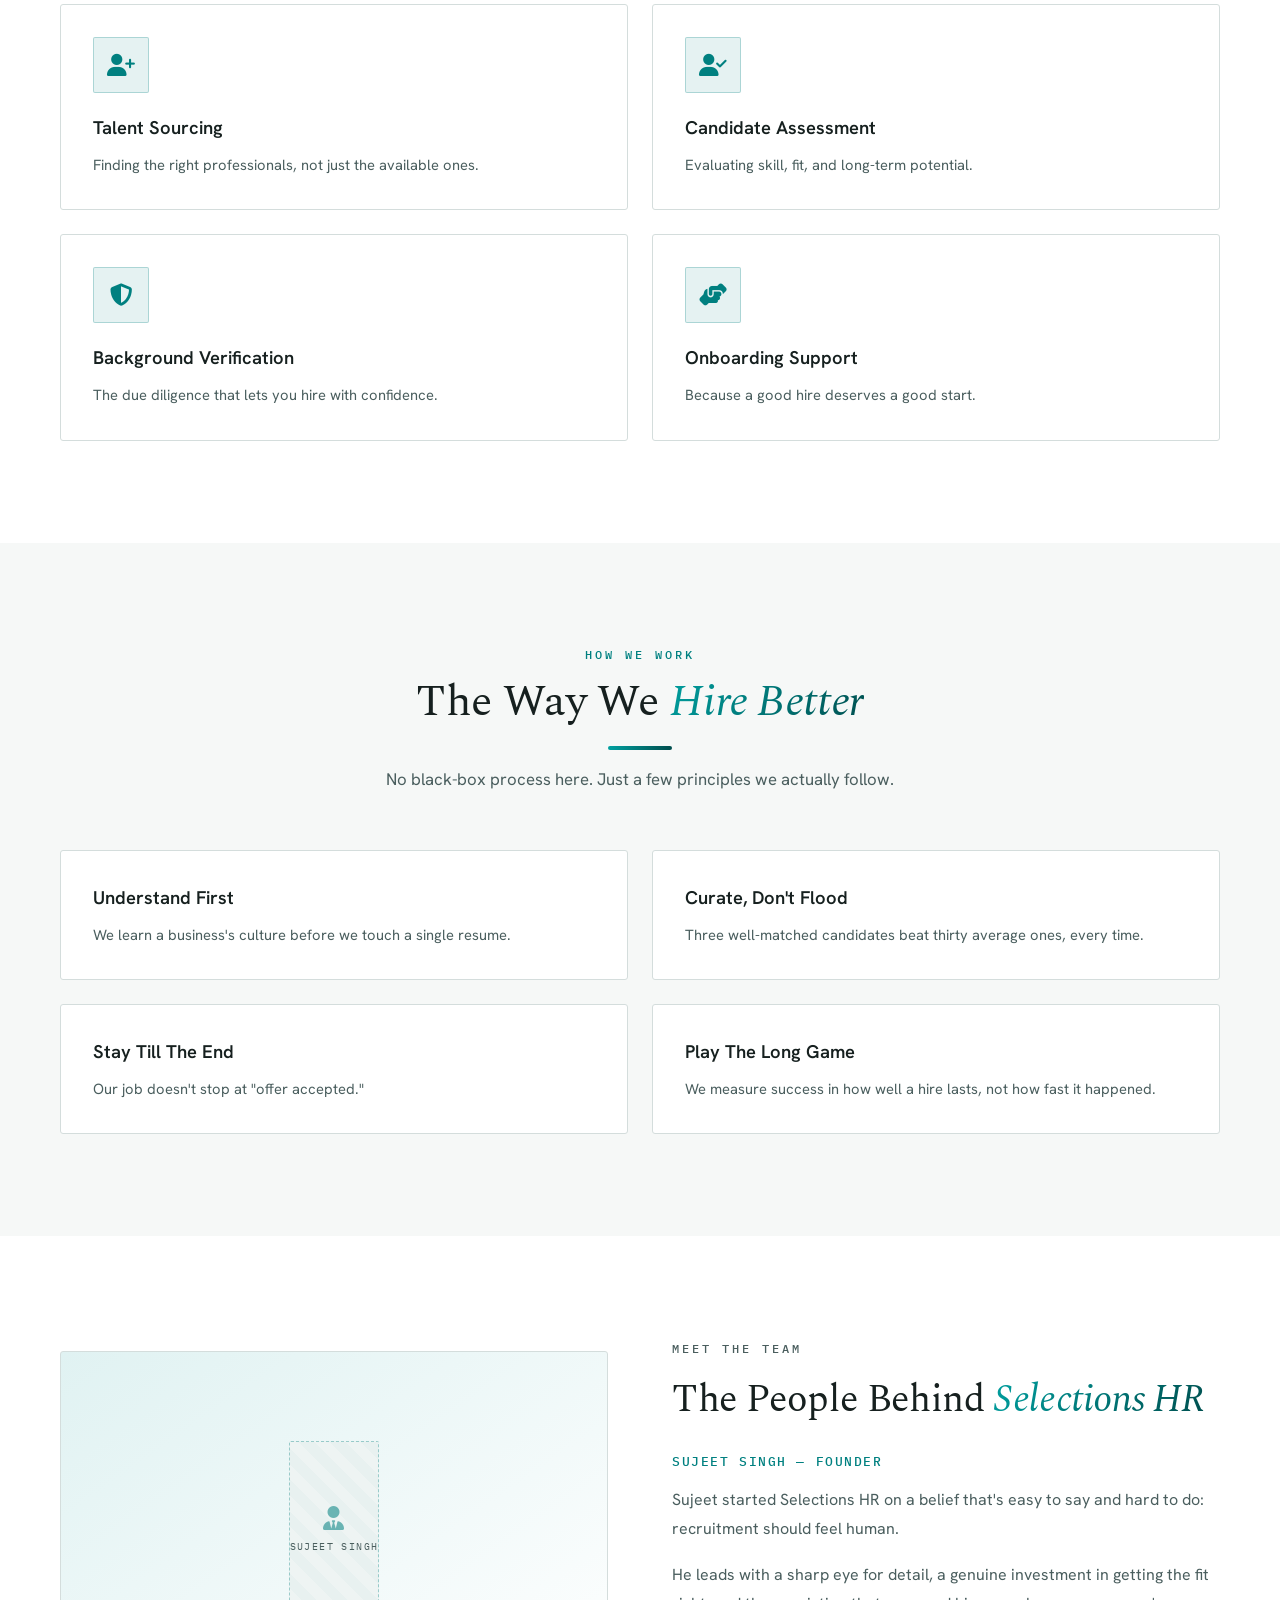
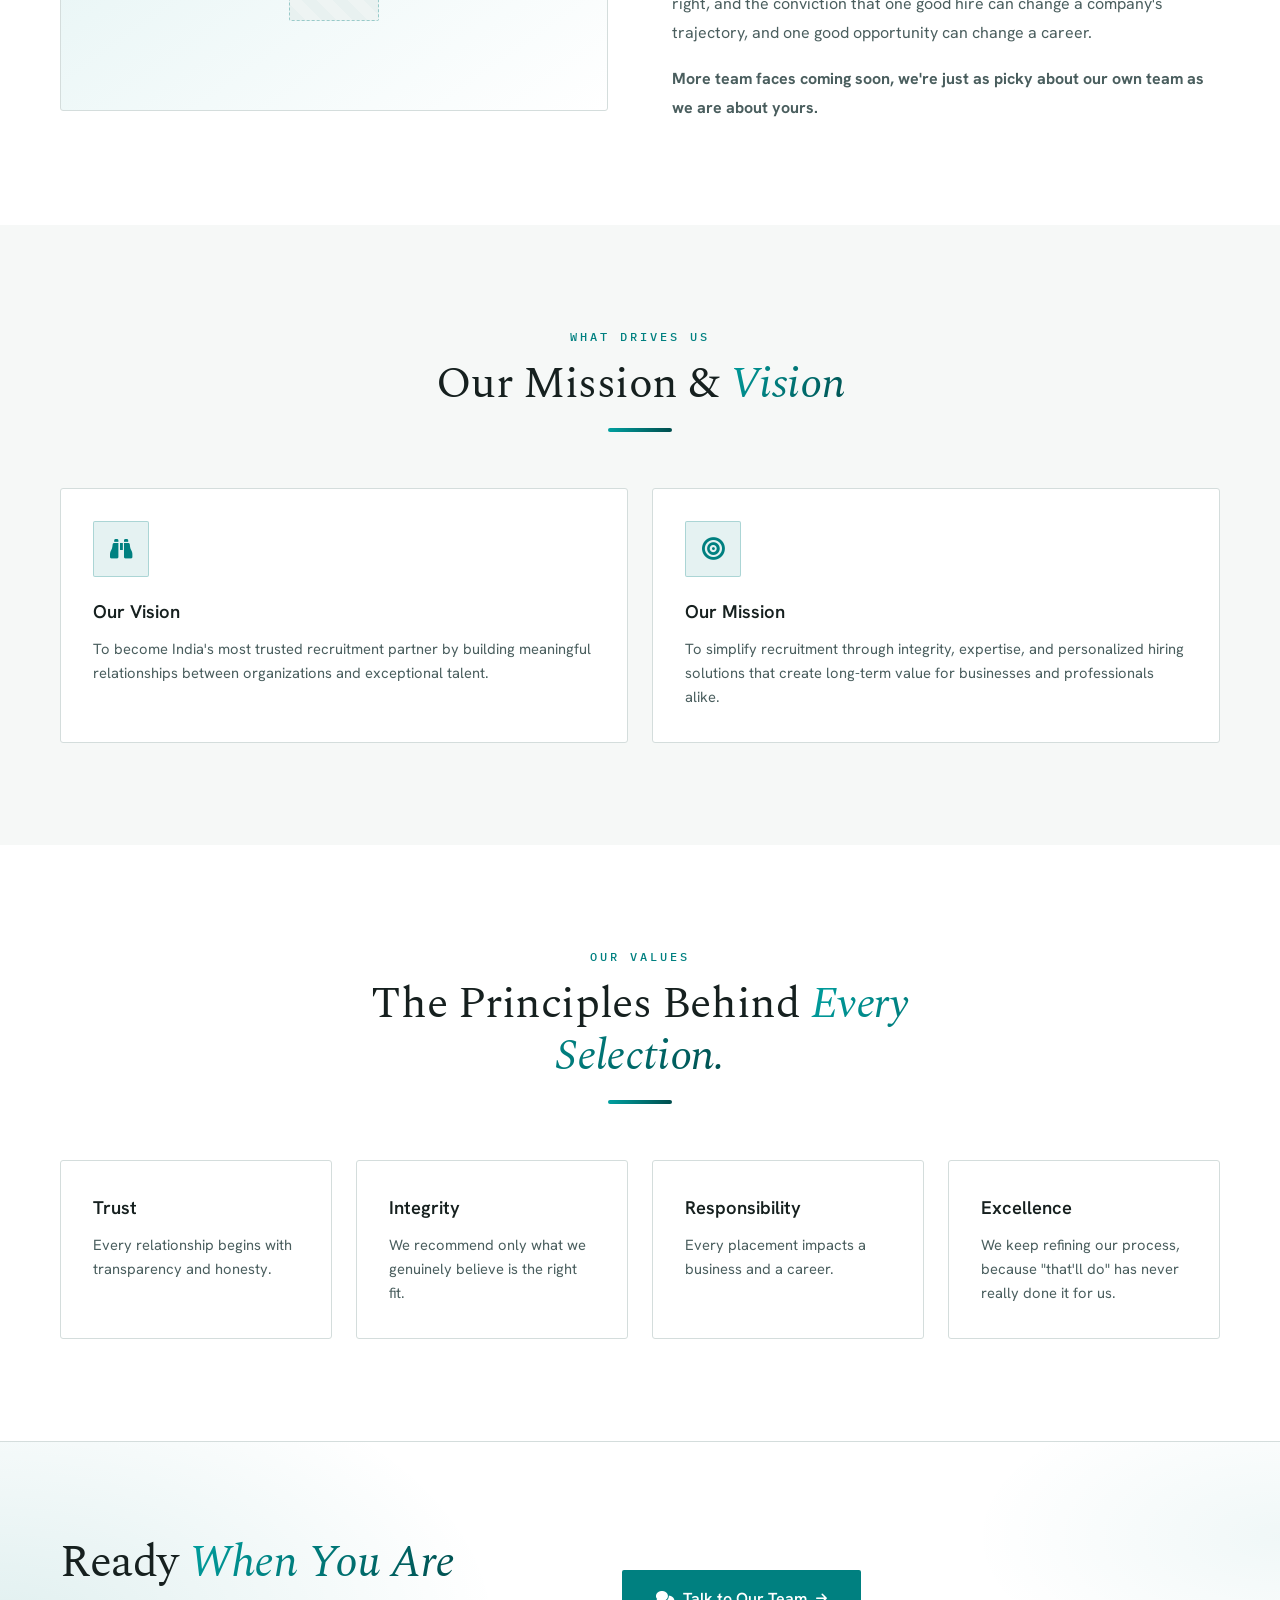
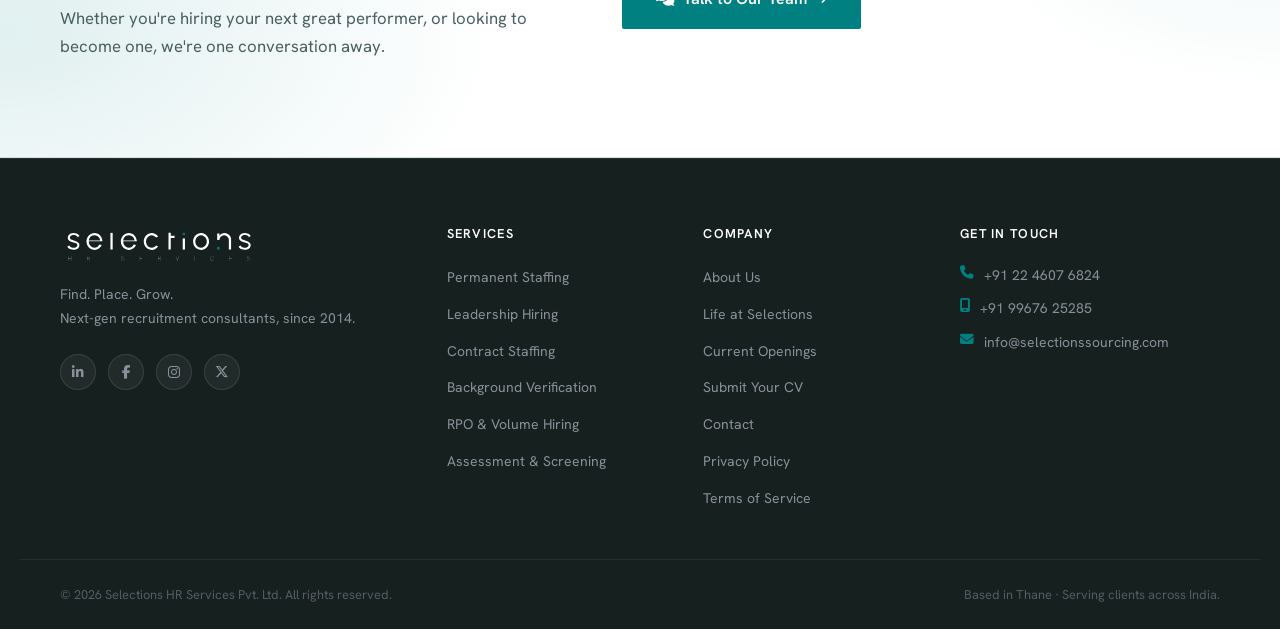
==== commit f968fbd2: "Add files via upload" ====
--- a/about.html
+++ b/about.html
@@ -119,6 +119,7 @@
     <div class="page-hero__bg"></div>
     <div class="page-hero__glow"></div>
     <div class="container page-hero__inner">
+      <span class="hero__rule" aria-hidden="true"></span>
       <p class="page-hero__eyebrow">Who We Are</p>
       <h1 class="page-hero__title">About <span class="highlight">Selections</span></h1>
       <p class="page-hero__desc">
@@ -143,12 +144,12 @@
         <h3 class="prose__sub">Who We Are</h3>
 
         <p>Founded in 2014, Selections HR was built on a simple (and slightly stubborn) conviction: recruitment is about
-          people before positions. Every hiring decision carries weight—it shapes a business, influences a team, and
+          people before positions. Every hiring decision carries weight, it shapes a business, influences a team, and
           changes the course of someone's career.</p>
 
         <p>Over the years, we've grown into a trusted recruitment partner serving organizations across India, with
           expertise spanning IT and Non-IT hiring. We work with businesses of every size to find professionals who don't
-          just tick boxes on a JD—they actually fit the culture, values, and vision.</p>
+          just tick boxes on a JD, they actually fit the culture, values, and vision.</p>
       </div>
 
       <div class="split__media">
@@ -162,7 +163,7 @@
       <div class="section__header">
         <p class="section__eyebrow">What We Do</p>
         <h2 class="section__title">End-to-End <span class="highlight">Recruitment Solutions</span></h2>
-        <p class="section__desc">One trusted partner across the entire hiring journey—from <strong>"we need
+        <p class="section__desc">One trusted partner across the entire hiring journey, from <strong>"we need
             someone"</strong> to <strong>"welcome aboard."</strong></p>
       </div>
 
@@ -230,8 +231,8 @@
         <p>Sujeet started Selections HR on a belief that's easy to say and hard to do: recruitment should feel human.
         </p>
         <p>He leads with a sharp eye for detail, a genuine investment in getting the fit right, and the conviction that
-          one good hire can change a company's trajectory—and one good opportunity can change a career.</p>
-        <p><strong>More team faces coming soon—we're just as picky about our own team as we are about yours.</strong>
+          one good hire can change a company's trajectory, and one good opportunity can change a career.</p>
+        <p><strong>More team faces coming soon, we're just as picky about our own team as we are about yours.</strong>
         </p>
       </div>
     </div>
--- a/style.css
+++ b/style.css
@@ -72,7 +72,7 @@
   background-image: url("data:image/svg+xml,%3Csvg xmlns='http://www.w3.org/2000/svg' width='140' height='140'%3E%3Cfilter id='n'%3E%3CfeTurbulence type='fractalNoise' baseFrequency='0.9' numOctaves='2' stitchTiles='stitch'/%3E%3C/filter%3E%3Crect width='100%25' height='100%25' filter='url(%23n)'/%3E%3C/svg%3E");
 }
 
-/* ── SELECTION COLOUR ── */
+/* ── SELECTION COLOR ── */
 ::selection { background: rgba(0,128,128,.15); color: var(--teal-dark); }
 a { text-decoration: none; color: inherit; }
 ul { list-style: none; }
@@ -165,13 +165,14 @@
   top: 0; left: 0; right: 0;
   z-index: 999;
   padding-block: 1rem;
-  background: rgba(255,255,255,.9);
-  backdrop-filter: blur(16px);
+  background: rgba(255,255,255,.65);
+  -webkit-backdrop-filter: blur(20px) saturate(1.15);
+  backdrop-filter: blur(20px) saturate(1.15);
   border-bottom: 1px solid var(--border);
   transition: background var(--transition), box-shadow var(--transition);
 }
 .header.scrolled {
-  background: rgba(255,255,255,.98);
+  background: rgba(255,255,255,.78);
   box-shadow: 0 2px 20px rgba(0,0,0,.06);
 }
 .header__inner {
@@ -323,23 +324,39 @@
   padding-top: 130px;
   padding-bottom: 80px;
   overflow: hidden;
-  background: linear-gradient(160deg, #f0fafa 0%, #ffffff 55%, #f8f9fb 100%);
-}
-.hero__bg-grid {
+  background:
+    radial-gradient(ellipse 75% 60% at 50% 32%, rgba(176,141,87,.07), transparent 70%),
+    var(--paper);
+}
+.hero::before {
+  content: "";
   position: absolute;
   inset: 0;
-  background-image:
-    linear-gradient(rgba(0,128,128,.06) 1px, transparent 1px),
-    linear-gradient(90deg, rgba(0,128,128,.06) 1px, transparent 1px);
-  background-size: 52px 52px;
-  mask-image: radial-gradient(ellipse 90% 90% at 30% 40%, black 10%, transparent 80%);
-}
-.hero__accent {
+  background-image: radial-gradient(rgba(176,141,87,.34) 1.7px, transparent 1.9px);
+  background-size: 34px 34px;
+  -webkit-mask-image: radial-gradient(ellipse 85% 78% at 50% 42%, #000 25%, transparent 85%);
+  mask-image: radial-gradient(ellipse 85% 78% at 50% 42%, #000 25%, transparent 85%);
+  pointer-events: none;
+  z-index: 0;
+}
+.hero::after {
+  content: "";
   position: absolute;
-  top: -120px; right: -120px;
-  width: 600px; height: 600px;
-  background: radial-gradient(circle, rgba(0,128,128,.12) 0%, transparent 65%);
+  inset: 0;
+  -webkit-backdrop-filter: blur(6px);
+  backdrop-filter: blur(6px);
+  -webkit-mask-image: linear-gradient(to bottom, #000 0%, rgba(0,0,0,.55) 22%, transparent 48%);
+  mask-image: linear-gradient(to bottom, #000 0%, rgba(0,0,0,.55) 22%, transparent 48%);
   pointer-events: none;
+  z-index: 1;
+}
+.hero__rule {
+  display: block;
+  width: 56px;
+  height: 2px;
+  margin: 0 auto 1.5rem;
+  border-radius: 99px;
+  background: var(--brass);
 }
 .hero__gradient {
   position: absolute;
@@ -351,11 +368,13 @@
 .hero__inner {
   position: relative;
   z-index: 2;
-  display: grid;
-  grid-template-columns: 1fr 1fr;
-  gap: 3rem;
-  align-items: center;
-  padding-block: 3rem;
+  display: flex;
+  flex-direction: column;
+  align-items: center;
+  justify-content: center;
+  text-align: center;
+  min-height: 78vh;
+  padding-block: 5rem;
 }
 .hero__eyebrow {
   display: inline-block;
@@ -369,18 +388,18 @@
 }
 .hero__title {
   font-family: var(--font-serif);
-  font-size: clamp(2.4rem, 4.8vw, 3.9rem);
+  font-size: clamp(2.8rem, 6vw, 5rem);
   font-weight: 300;
   letter-spacing: -.02em;
   color: var(--text-head);
-  line-height: 1.08;
-  margin-bottom: 1.25rem;
+  line-height: 1.06;
+  margin-bottom: 1.5rem;
 }
 .hero__desc {
-  font-size: 1.1rem;
+  font-size: clamp(1.1rem, 1.6vw, 1.3rem);
   color: var(--gray-2);
-  max-width: 520px;
-  margin-bottom: 1.75rem;
+  max-width: 620px;
+  margin: 0 auto 2rem;
 }
 .hero__checklist {
   list-style: none;
@@ -402,6 +421,7 @@
   gap: 1rem;
   flex-wrap: wrap;
   align-items: center;
+  justify-content: center;
 }
 .play-icon {
   display: inline-flex;
@@ -421,17 +441,17 @@
   height: 460px;
 }
 .hero__card {
-  background: #141414;
-  border: 1px solid rgba(255,255,255,.08);
+  background: transparent;
+  border: none;
   border-radius: var(--radius-lg);
   padding: 1.5rem;
-  box-shadow: 0 8px 40px rgba(0,0,0,.18);
+  box-shadow: none;
 }
 .hero__card--main {
   position: absolute;
-  bottom: 0; left: 50%;
-  transform: translateX(-50%);
-  width: 280px;
+  top: 50%; right: 0;
+  transform: translateY(-50%);
+  width: 420px;
 }
 .hero__card--small {
   position: absolute;
@@ -443,17 +463,17 @@
   width: 190px;
 }
 .hero__card--small i { font-size: 1.4rem; }
-.hero__card--small strong { display: block; font-size: 1.2rem; font-weight: 700; color: #ffffff; }
-.hero__card--small span { font-size: .8rem; color: #9a9a9a; }
-.hero__card--top { top: 40px; right: 0; }
-.hero__card--bottom { top: 160px; left: 0; }
+.hero__card--small strong { display: block; font-size: 1.2rem; font-weight: 700; color: var(--charcoal); }
+.hero__card--small span { font-size: .8rem; color: var(--gray-2); }
+.hero__card--top { top: 0; right: 0; }
+.hero__card--bottom { top: 96px; right: 44px; }
 .hero__card-header {
   display: flex;
   align-items: center;
   justify-content: space-between;
   margin-bottom: .75rem;
 }
-.hero__card-label { font-size: .75rem; color: #9a9a9a; margin-bottom: .25rem; }
+.hero__card-label { font-size: .95rem; color: var(--gray-3); margin-bottom: .5rem; }
 .hero__card-num {
   font-family: var(--font-mono);
   font-size: 2.2rem;
@@ -463,6 +483,29 @@
   margin-bottom: .75rem;
 }
 .sparkline svg { width: 100%; height: 48px; }
+
+/* Hero promise checklist (hero visual) */
+.hero__promise {
+  font-family: var(--font-serif);
+  font-style: italic;
+  font-size: 1.9rem;
+  color: var(--charcoal);
+}
+.hero__checklist {
+  display: flex;
+  flex-direction: column;
+  gap: 1.1rem;
+  margin-top: .5rem;
+}
+.hero__checklist li {
+  display: flex;
+  align-items: center;
+  gap: .85rem;
+  font-size: 1.15rem;
+  color: var(--charcoal);
+  line-height: 1.3;
+}
+.hero__checklist li i { color: var(--teal); font-size: 1.3rem; flex-shrink: 0; }
 
 /* Avatar stack */
 .avatar-stack { display: flex; }
@@ -1118,6 +1161,7 @@
   .header__inner { justify-content: center; }      /* center the lone logo on mobile */
   .quicknav { display: block; }
   .hero { padding-top: 150px; }              /* clear the fixed header + quick nav */
+  .hero__inner { min-height: auto; padding-block: 2rem 2.75rem; }  /* no forced 78vh — avoids empty dotted gap on small screens */
   body .page-hero { padding-top: 165px; }    /* inner pages — `body` beats inline rule */
   .services__grid { grid-template-columns: 1fr; }
   .jobs__grid { grid-template-columns: 1fr; }
@@ -1220,25 +1264,26 @@
   padding-bottom: 80px;
   text-align: center;
   overflow: hidden;
-  background: var(--bg-2);
+  background:
+    radial-gradient(ellipse 75% 65% at 50% 25%, rgba(176,141,87,.07), transparent 70%),
+    var(--paper);
   border-bottom: 1px solid var(--border);
 }
 .page-hero__bg {
   position: absolute;
   inset: 0;
-  background-image:
-    linear-gradient(rgba(0,128,128,.05) 1px, transparent 1px),
-    linear-gradient(90deg, rgba(0,128,128,.05) 1px, transparent 1px);
-  background-size: 48px 48px;
+  background-image: radial-gradient(rgba(176,141,87,.34) 1.7px, transparent 1.9px);
+  background-size: 34px 34px;
+  -webkit-mask-image: radial-gradient(ellipse 90% 85% at 50% 40%, #000 25%, transparent 88%);
+  mask-image: radial-gradient(ellipse 90% 85% at 50% 40%, #000 25%, transparent 88%);
 }
 .page-hero__glow {
   position: absolute;
-  top: -100px;
-  left: 50%;
-  transform: translateX(-50%);
-  width: 600px;
-  height: 400px;
-  background: radial-gradient(ellipse, rgba(0,128,128,.18) 0%, transparent 70%);
+  inset: 0;
+  -webkit-backdrop-filter: blur(6px);
+  backdrop-filter: blur(6px);
+  -webkit-mask-image: linear-gradient(to bottom, #000 0%, rgba(0,0,0,.55) 20%, transparent 46%);
+  mask-image: linear-gradient(to bottom, #000 0%, rgba(0,0,0,.55) 20%, transparent 46%);
   pointer-events: none;
 }
 .page-hero__inner { position: relative; z-index: 2; }
@@ -1902,7 +1947,7 @@
   color: var(--slate);
   margin-bottom: 1.75rem;
 }
-.trust__grid { display: grid; grid-template-columns: repeat(4, 1fr); gap: 1.25rem; }
+.trust__grid { display: flex; flex-wrap: wrap; justify-content: center; gap: 1.25rem 3rem; }
 .trust__item {
   display: flex;
   align-items: center;
@@ -1987,7 +2032,7 @@
 }
 .pillar p { font-size: .9rem; color: var(--slate); line-height: 1.6; }
 
-/* Industries centred variant */
+/* Industries centered variant */
 .industries--center { text-align: center; margin-top: 1rem; }
 .industries--center .industries__tags { justify-content: center; }
 
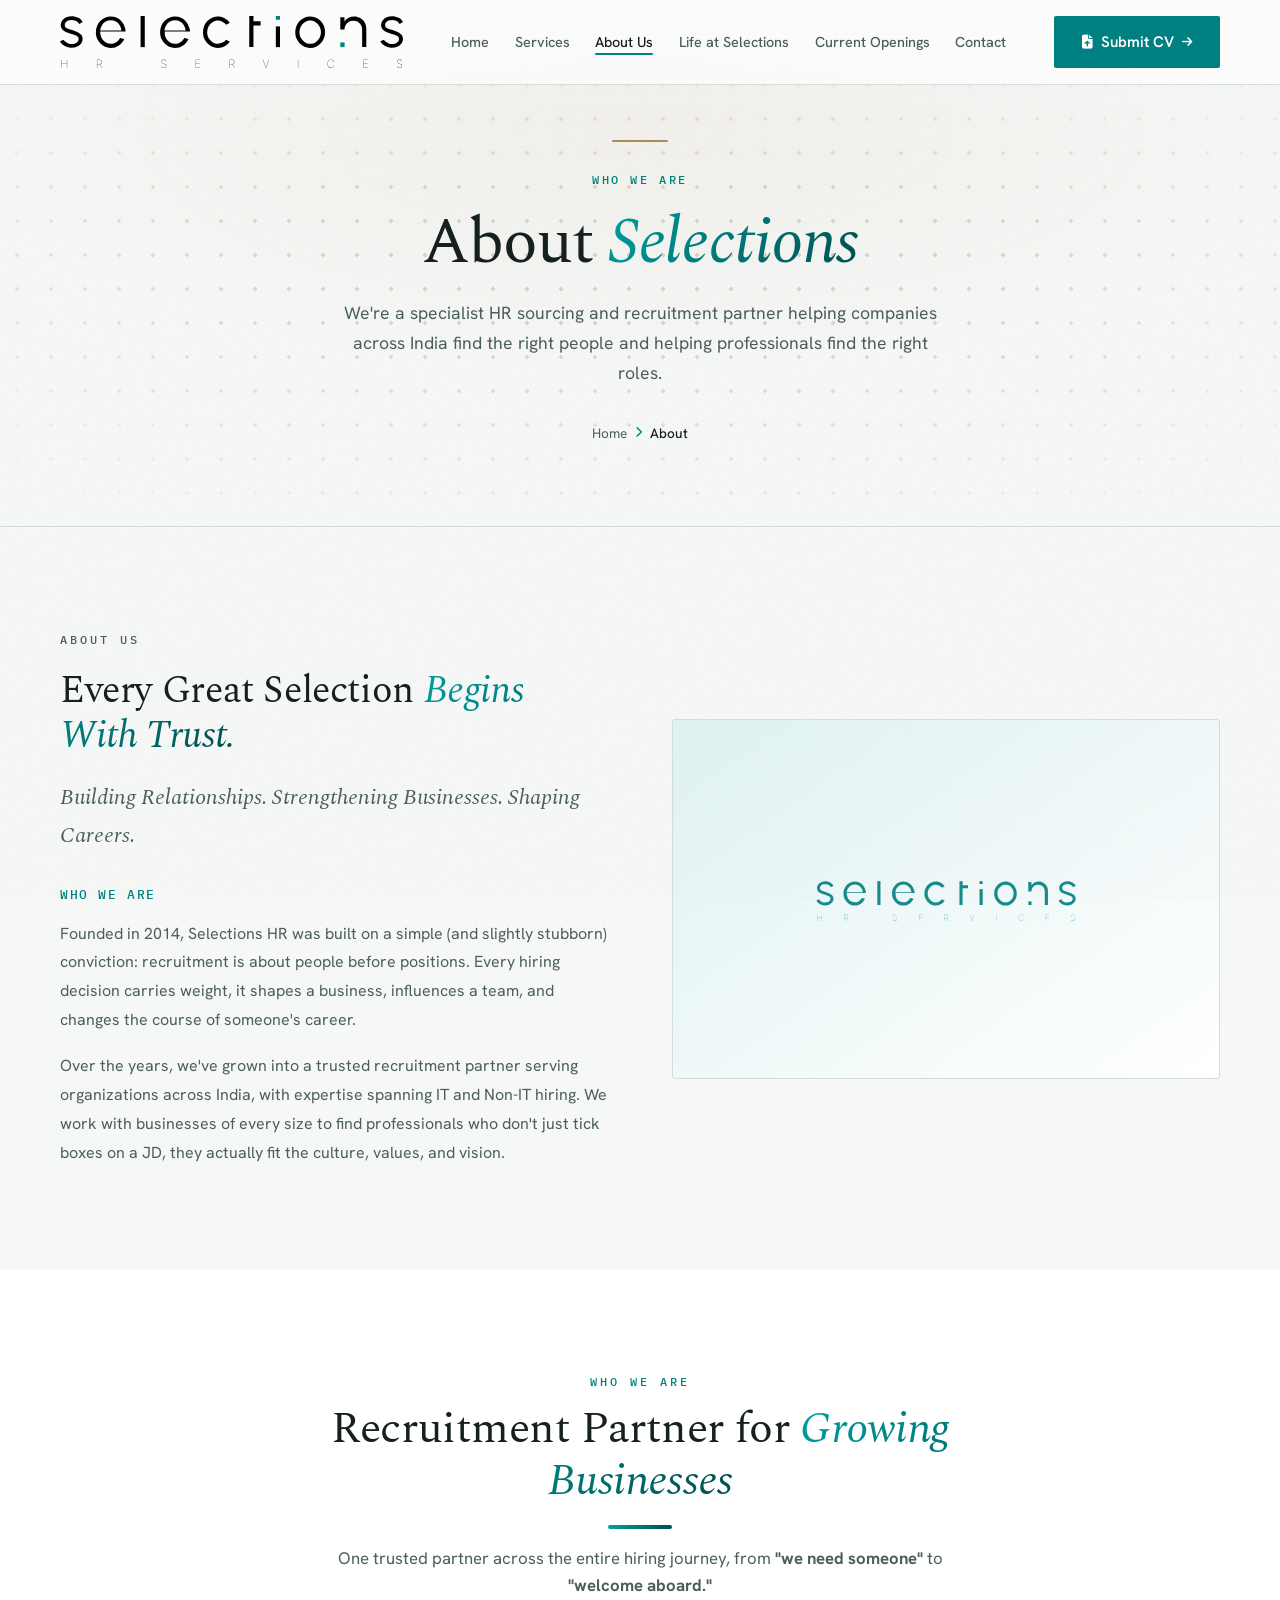
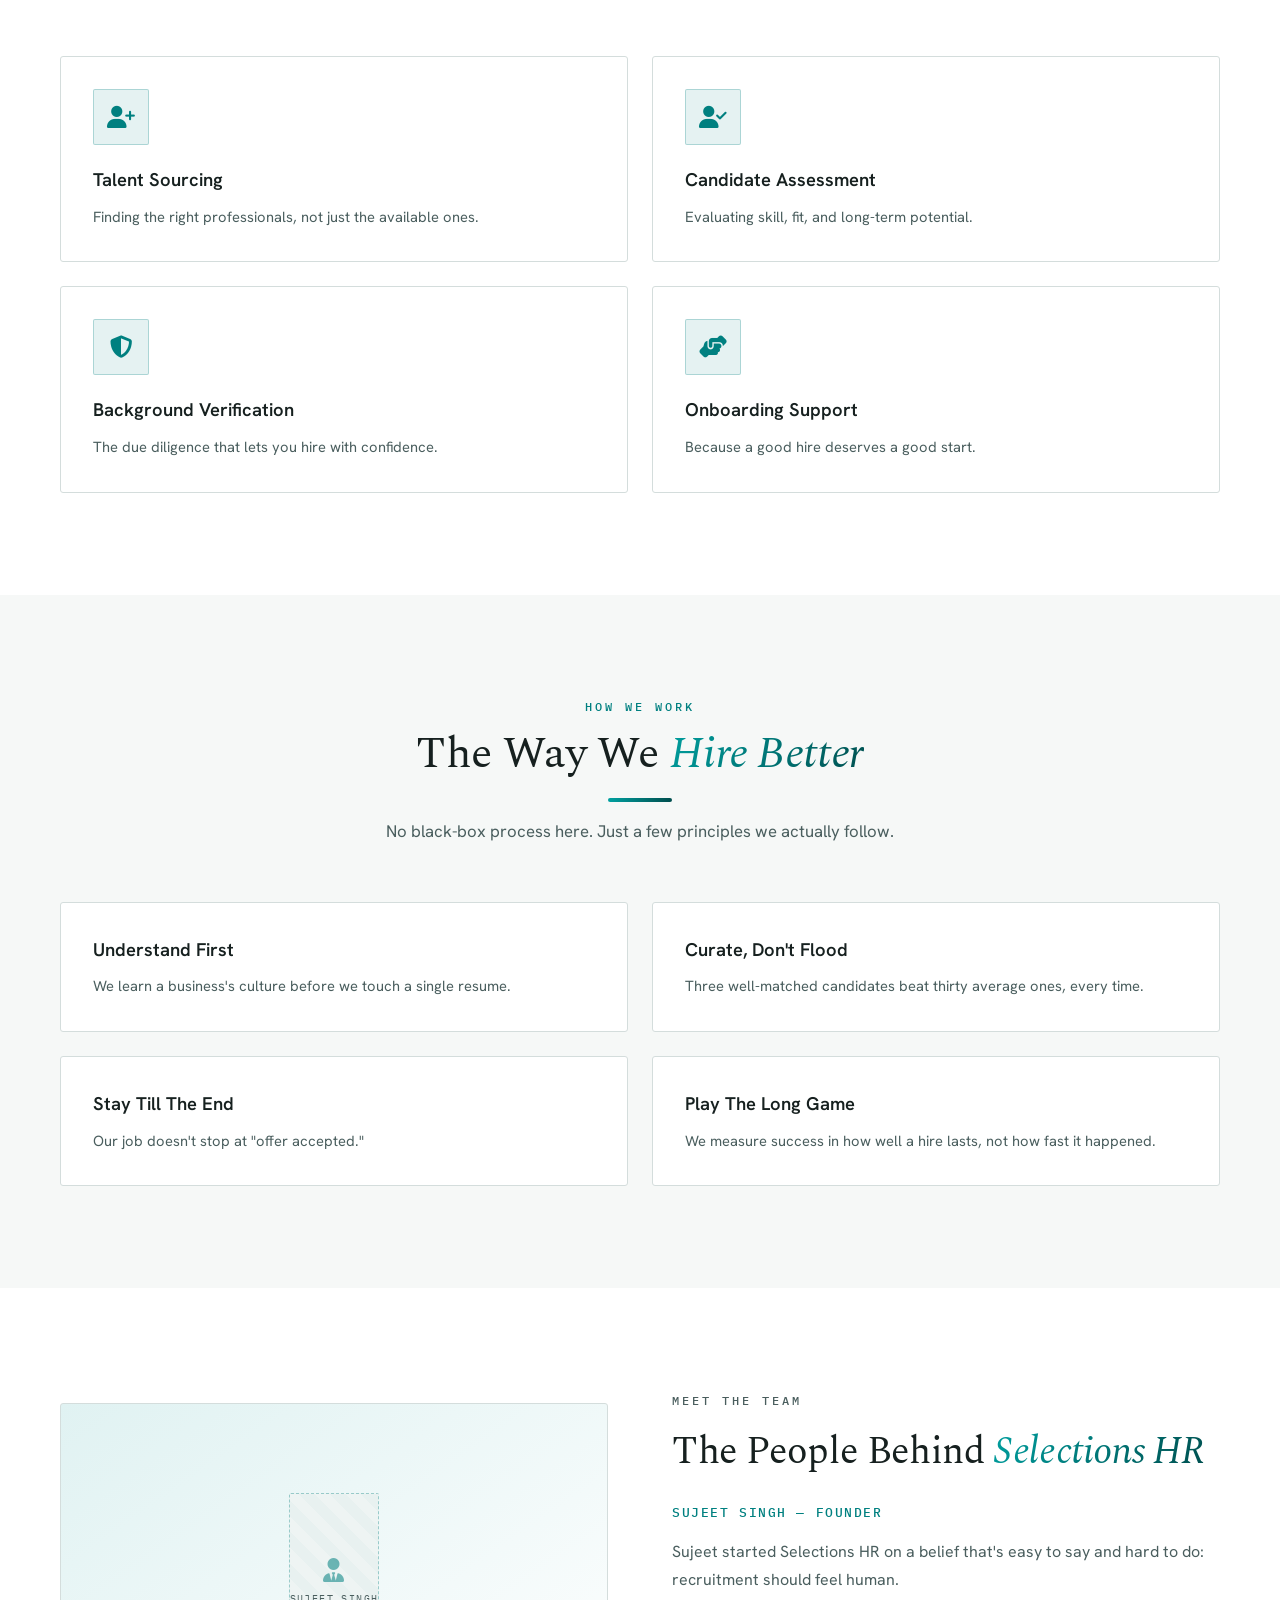
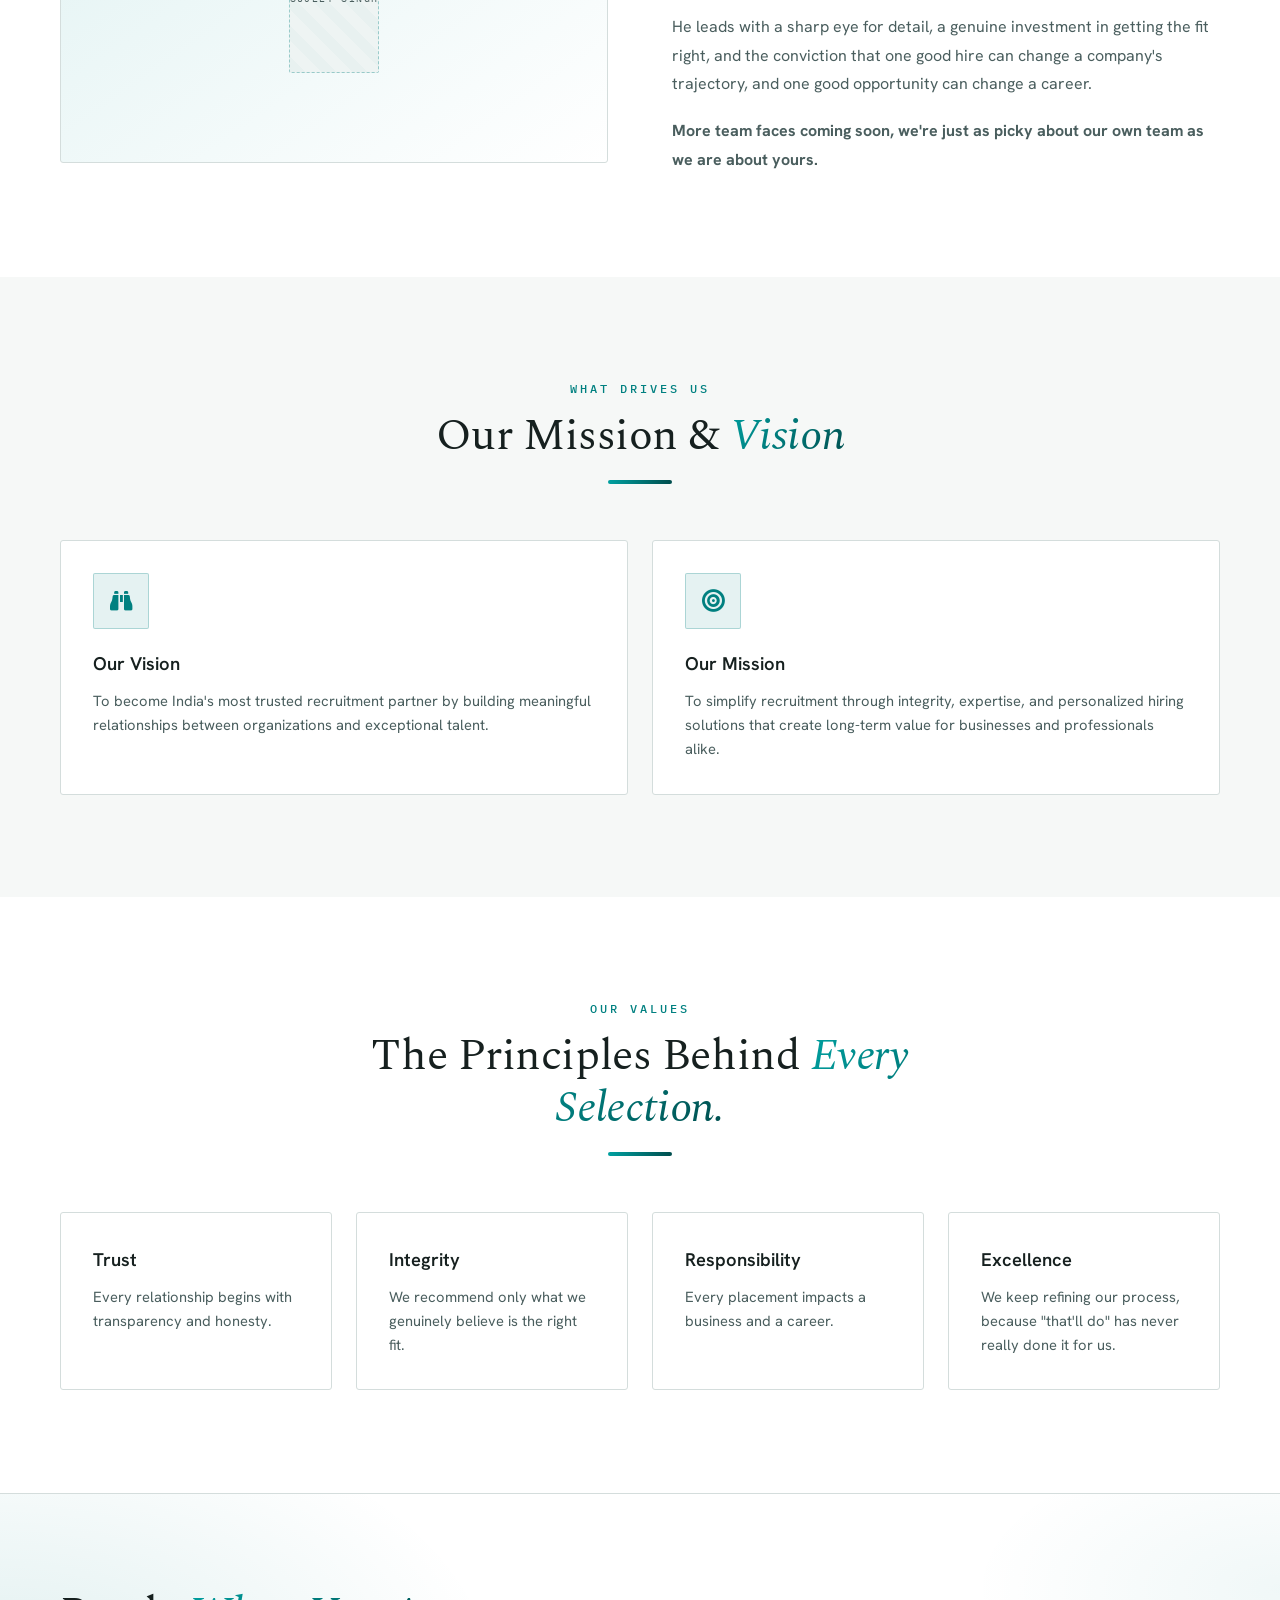
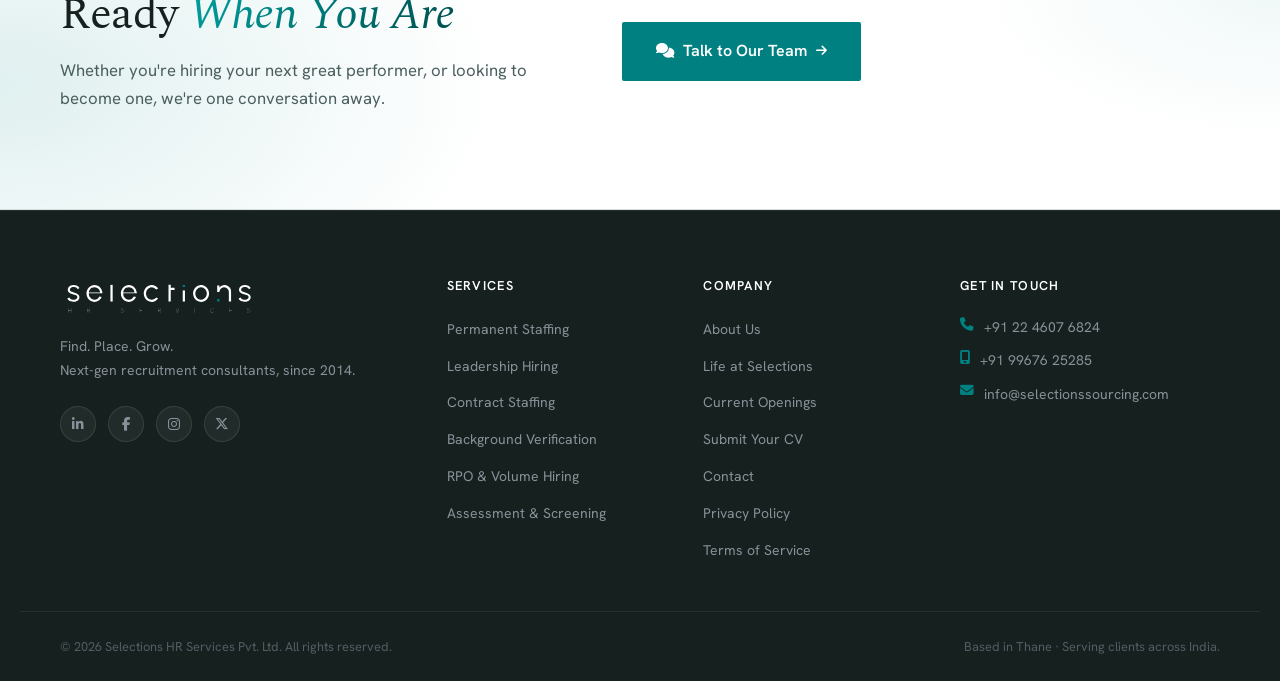
==== commit 4baab639: "Add files via upload" ====
--- a/about.html
+++ b/about.html
@@ -161,8 +161,8 @@
   <section class="section" style="background: var(--bg-2);">
     <div class="container">
       <div class="section__header">
-        <p class="section__eyebrow">What We Do</p>
-        <h2 class="section__title">End-to-End <span class="highlight">Recruitment Solutions</span></h2>
+        <p class="section__eyebrow">Who We Are</p>
+        <h2 class="section__title">Recruitment Partner for <span class="highlight">Growing Businesses</span></h2>
         <p class="section__desc">One trusted partner across the entire hiring journey, from <strong>"we need
             someone"</strong> to <strong>"welcome aboard."</strong></p>
       </div>
--- a/style.css
+++ b/style.css
@@ -1463,6 +1463,7 @@
 .form-card {
   background: var(--bg-card);
   border: 1px solid var(--border);
+  border-top: 3px solid var(--teal);
   border-radius: var(--radius-lg);
   padding: clamp(1.75rem, 4vw, 2.75rem);
   box-shadow: var(--shadow-card);
@@ -1515,6 +1516,50 @@
   gap: 1.1rem;
 }
 
+/* ── Premium form polish: icon-wrapped fields, focus glow, custom selects ── */
+.input-wrap { position: relative; }
+.input-wrap > i {
+  position: absolute;
+  left: .95rem;
+  top: 50%;
+  transform: translateY(-50%);
+  font-size: .95rem;
+  color: var(--gray-3);
+  transition: color var(--transition);
+  pointer-events: none;
+}
+.input-wrap--textarea > i { top: 1rem; transform: none; }
+.input-wrap input,
+.input-wrap select,
+.input-wrap textarea { padding-left: 2.6rem; }
+.input-wrap:focus-within > i { color: var(--teal); }
+
+/* soft teal focus glow + label reacts (both form systems) */
+.field input:focus,
+.field select:focus,
+.field textarea:focus,
+.contact-form input:focus,
+.contact-form select:focus,
+.contact-form textarea:focus {
+  outline: none;
+  border-color: var(--teal);
+  background: var(--white);
+  box-shadow: 0 0 0 3px rgba(0,128,128,.12);
+}
+.field:focus-within > label { color: var(--teal); }
+
+/* custom dropdown chevron — removes the generic native arrow */
+.field select,
+.contact-form select {
+  appearance: none;
+  -webkit-appearance: none;
+  background-image: url("data:image/svg+xml,%3Csvg xmlns='http://www.w3.org/2000/svg' viewBox='0 0 16 16' fill='none' stroke='%23008080' stroke-width='1.6'%3E%3Cpath d='M4 6l4 4 4-4'/%3E%3C/svg%3E");
+  background-repeat: no-repeat;
+  background-position: right .95rem center;
+  background-size: .85rem;
+  padding-right: 2.5rem;
+}
+
 /* File upload */
 .file-drop {
   position: relative;
@@ -1524,10 +1569,16 @@
   padding: 1.75rem;
   text-align: center;
   cursor: pointer;
-  transition: border-color var(--transition), background var(--transition);
-}
-.file-drop:hover { border-color: var(--teal); }
-.file-drop i { font-size: 1.6rem; color: var(--teal); margin-bottom: .5rem; }
+  transition: border-color var(--transition), background var(--transition), transform var(--transition), box-shadow var(--transition);
+}
+.file-drop:hover {
+  border-color: var(--teal);
+  background: rgba(0,128,128,.06);
+  transform: translateY(-2px);
+  box-shadow: 0 8px 24px rgba(0,128,128,.10);
+}
+.file-drop i { font-size: 1.6rem; color: var(--teal); margin-bottom: .5rem; transition: transform var(--transition); }
+.file-drop:hover i { transform: translateY(-2px); }
 .file-drop p { font-size: .9rem; color: var(--gray-1); font-weight: 500; }
 .file-drop span { font-size: .8rem; color: var(--gray-3); }
 .file-drop input[type="file"] {
@@ -2047,6 +2098,7 @@
 .gallery__tile { border-radius: var(--radius-lg); overflow: hidden; }
 .gallery__tile--wide { grid-column: span 2; }
 .gallery__tile .photo-ph { border-radius: 0; min-height: 0; }
+.life__culture + .gallery { margin-top: 3.5rem; }  /* breathing room between culture lists and photos */
 
 /* Life at Selections — culture columns */
 .life__culture {
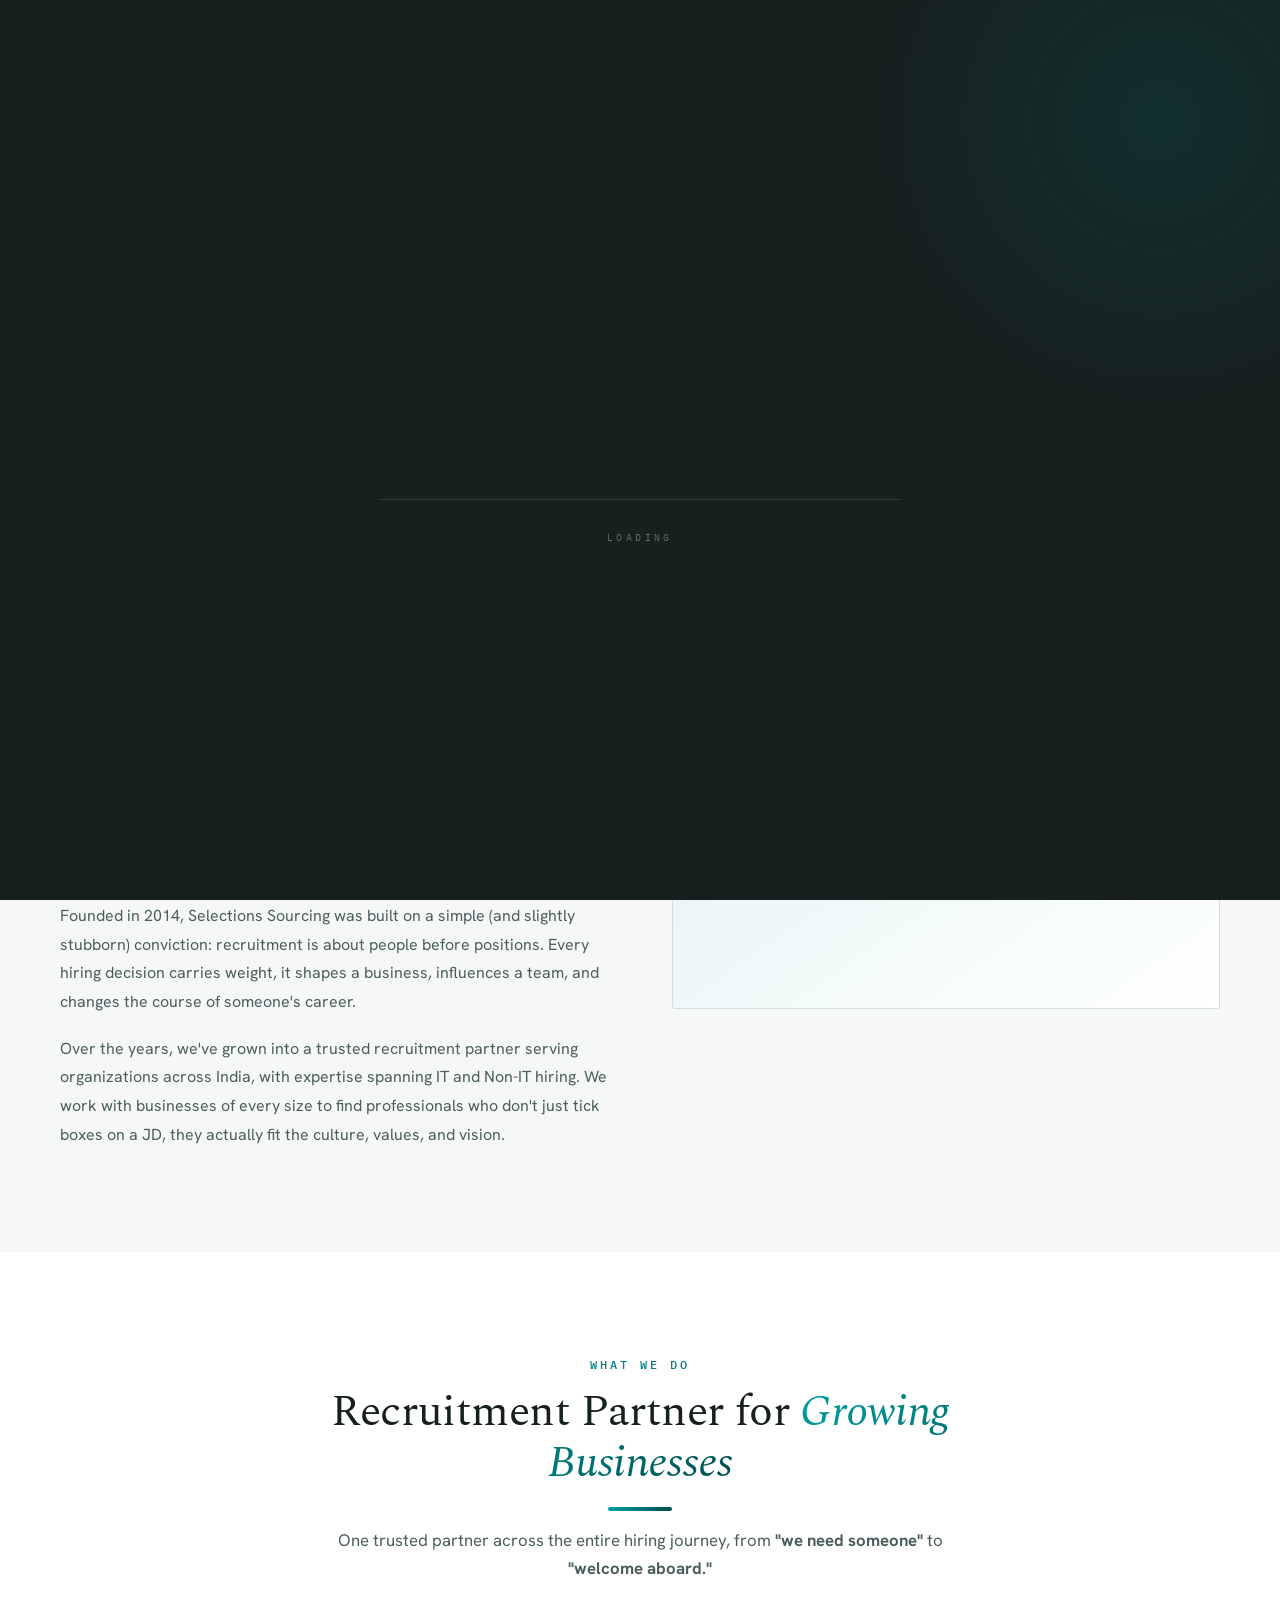
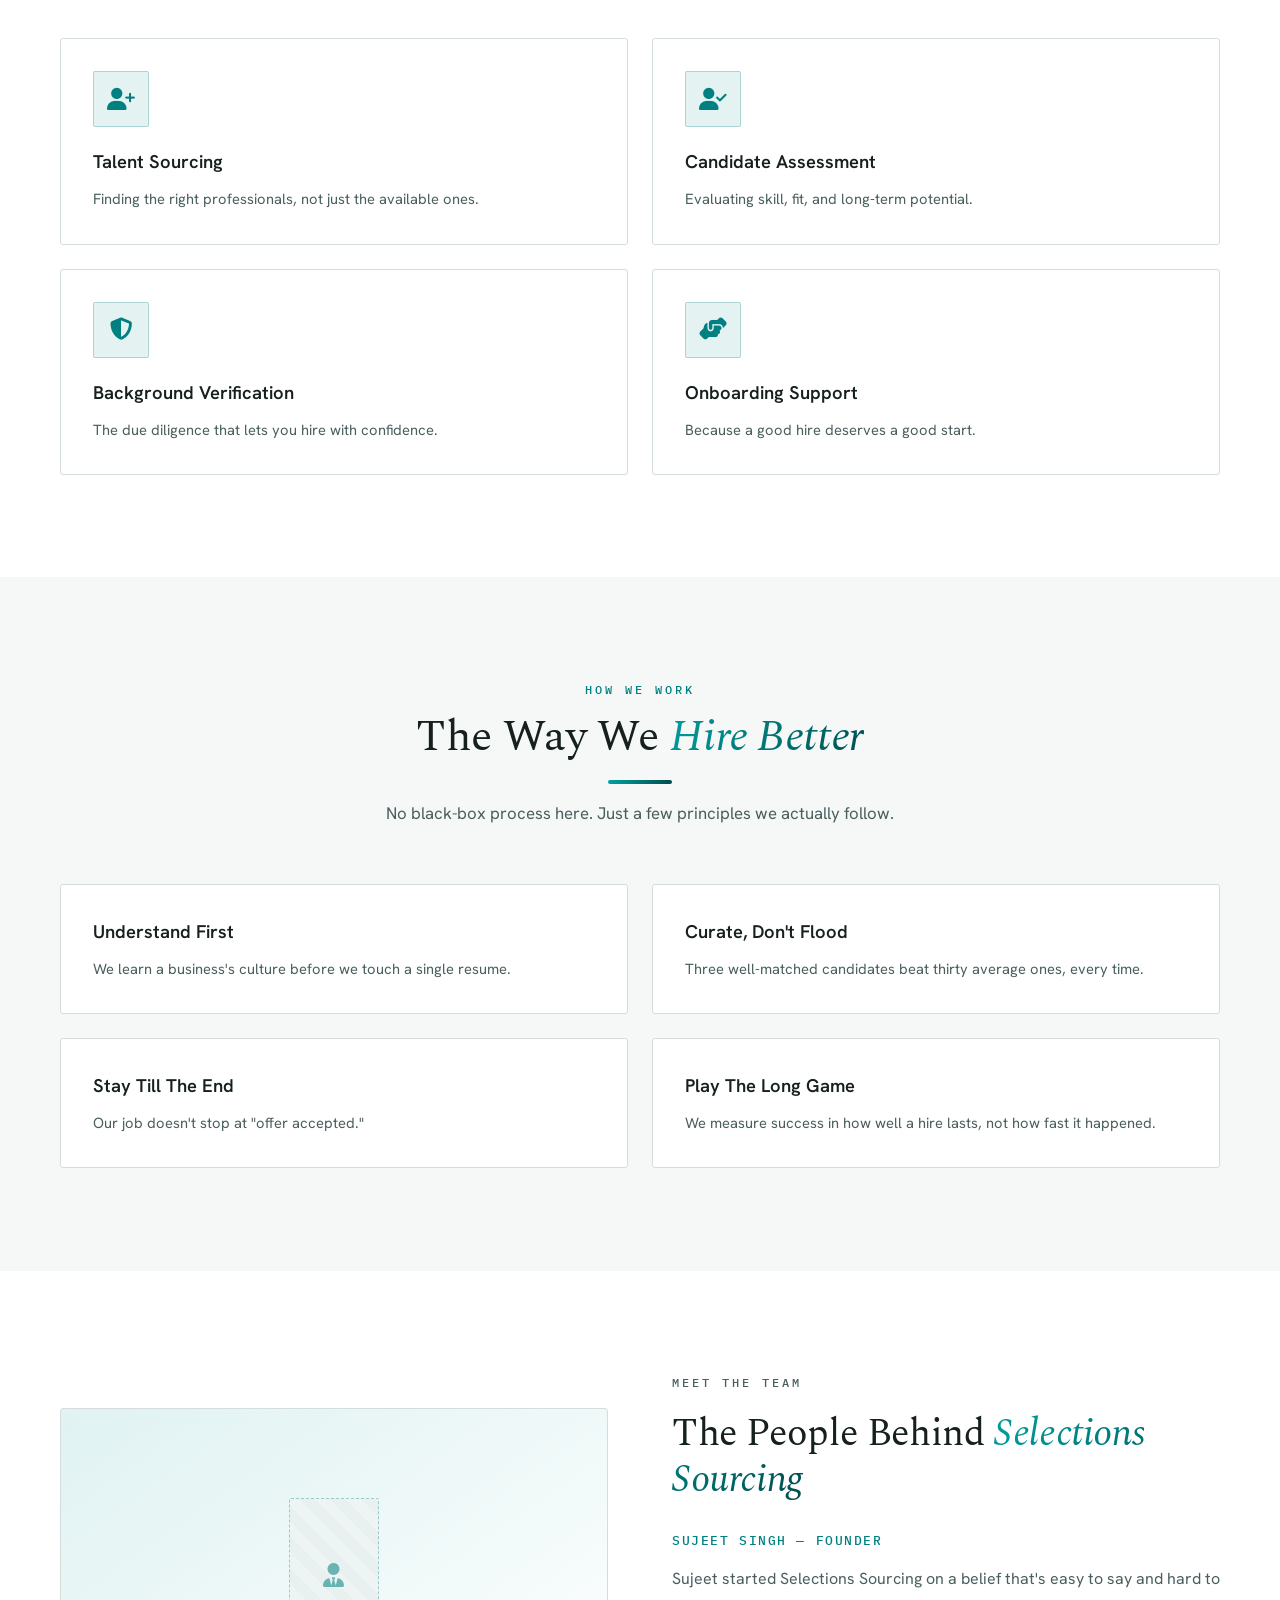
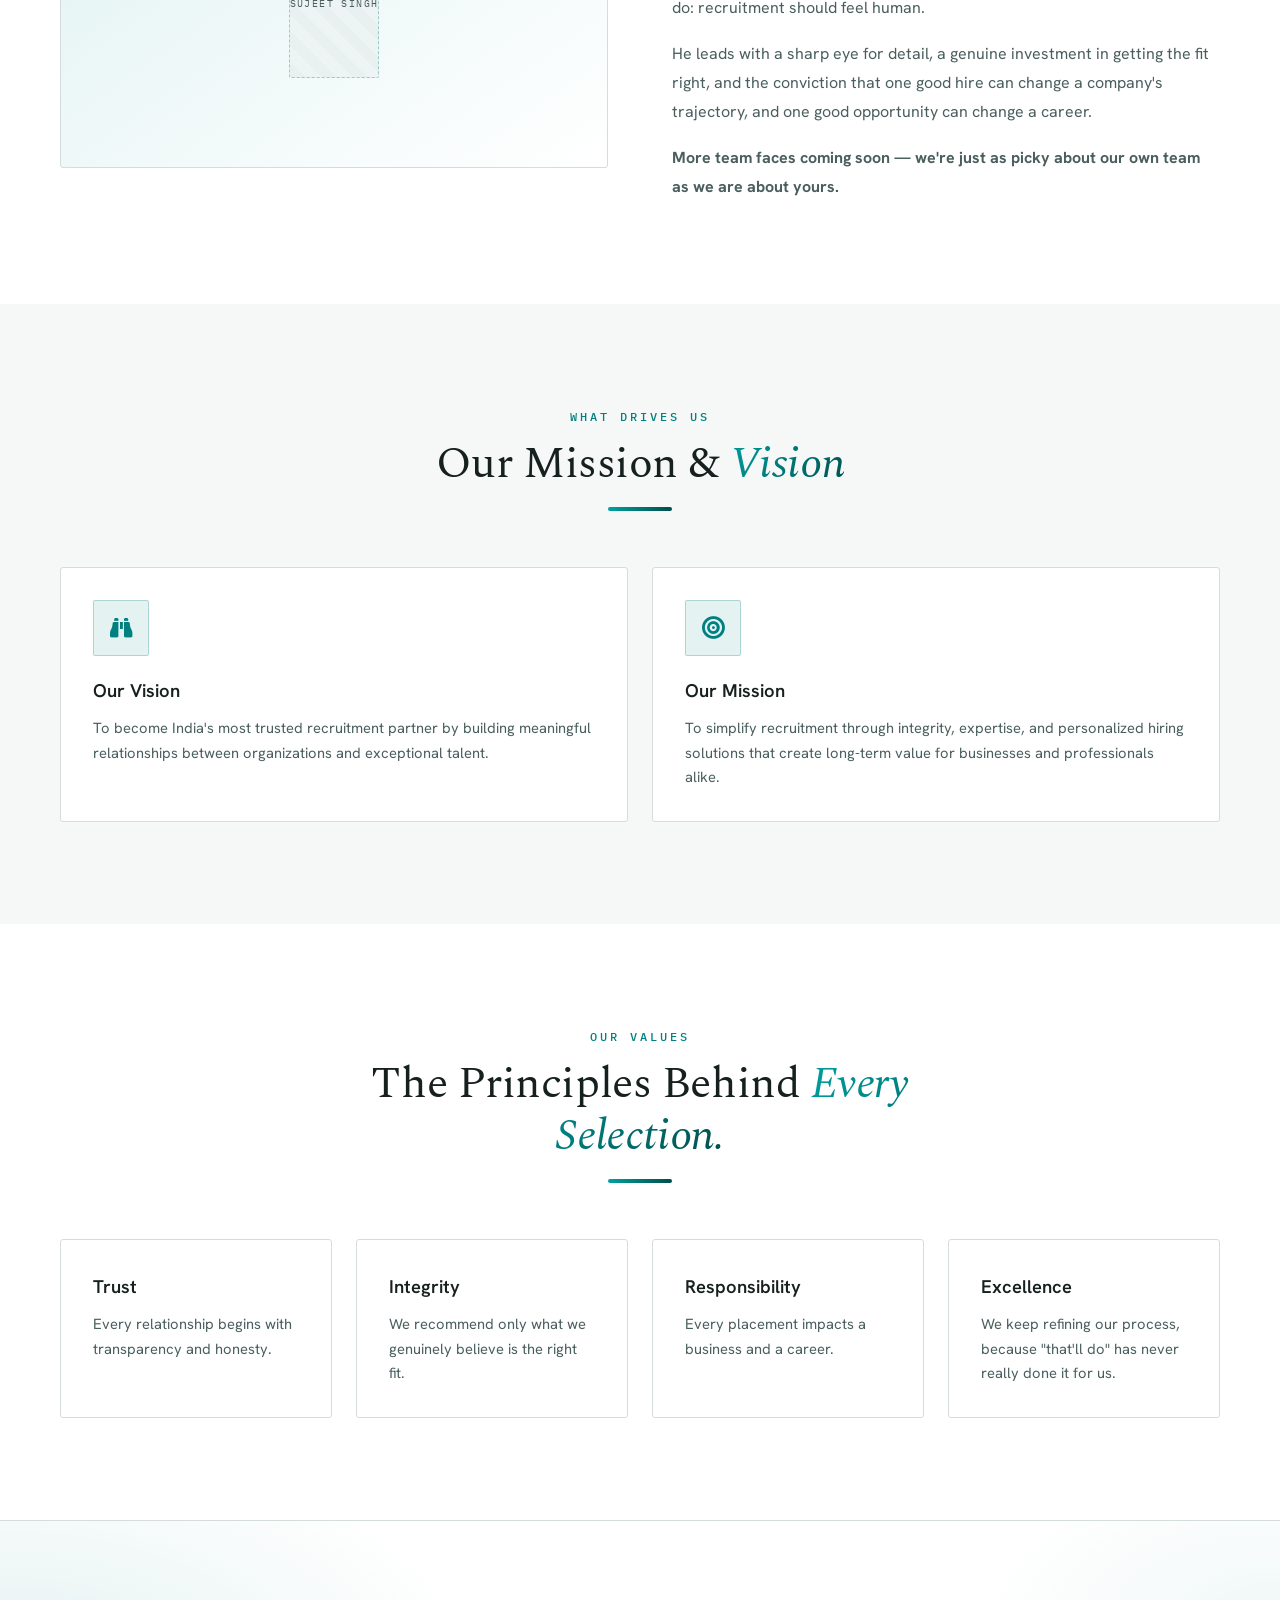
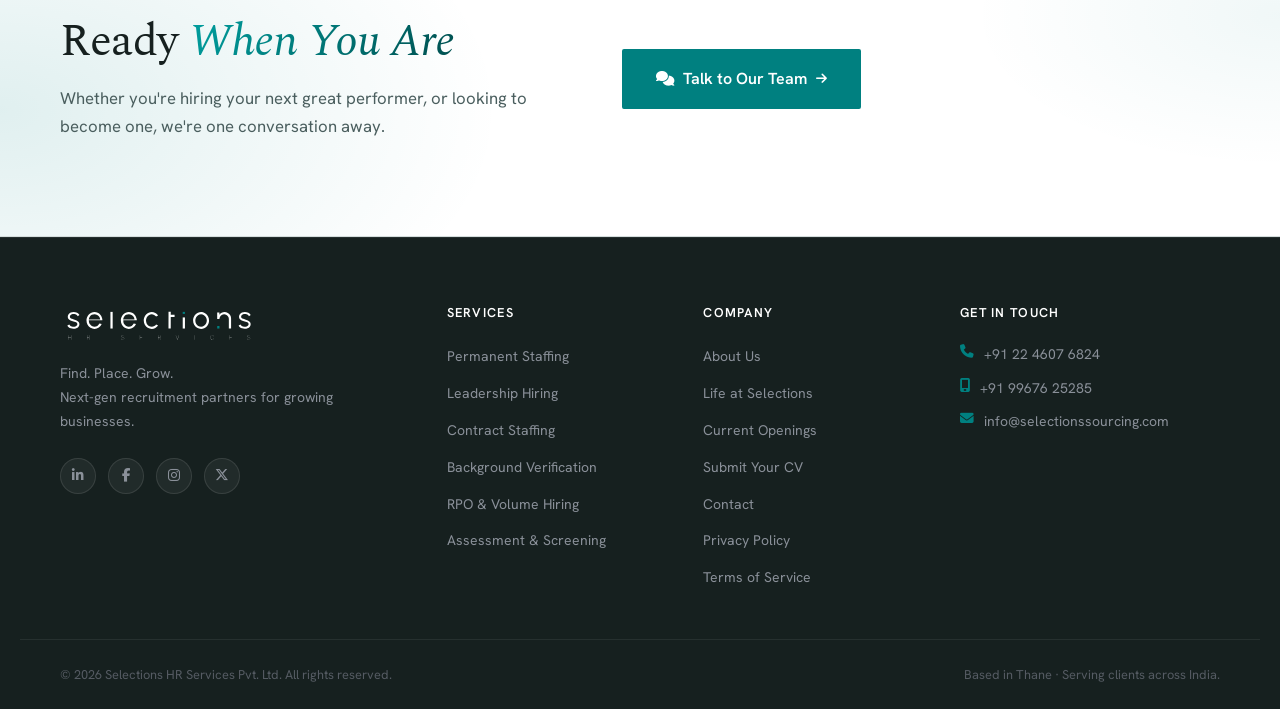
==== commit c99e3674: "Add files via upload" ====
--- a/about.html
+++ b/about.html
@@ -122,10 +122,6 @@
       <span class="hero__rule" aria-hidden="true"></span>
       <p class="page-hero__eyebrow">Who We Are</p>
       <h1 class="page-hero__title">About <span class="highlight">Selections</span></h1>
-      <p class="page-hero__desc">
-        We're a specialist HR sourcing and recruitment partner helping companies across India
-        find the right people and helping professionals find the right roles.
-      </p>
       <div class="breadcrumb">
         <a href="index.html">Home</a>
         <i class="fa-solid fa-chevron-right"></i>
@@ -138,12 +134,15 @@
     <div class="container split">
       <div class="prose">
         <p class="section__eyebrow" style="text-align:left">About Us</p>
-        <h2>Every Great Selection <span class="highlight">Begins With Trust.</span></h2>
+        <h2>Every Great Selection <span class="highlight">Begins with Trust.</span></h2>
         <p class="prose__lead">Building Relationships. Strengthening Businesses. Shaping Careers.</p>
 
         <h3 class="prose__sub">Who We Are</h3>
 
-        <p>Founded in 2014, Selections HR was built on a simple (and slightly stubborn) conviction: recruitment is about
+        <p>We're a specialist HR sourcing and recruitment partner, helping companies across India find the right people
+          and helping professionals find the right roles.</p>
+
+        <p>Founded in 2014, Selections Sourcing was built on a simple (and slightly stubborn) conviction: recruitment is about
           people before positions. Every hiring decision carries weight, it shapes a business, influences a team, and
           changes the course of someone's career.</p>
 
@@ -153,7 +152,7 @@
       </div>
 
       <div class="split__media">
-        <img src="logo-teal.svg" alt="Selections HR">
+        <img src="logo-teal.svg" alt="Selections Sourcing">
       </div>
     </div>
   </section>
@@ -161,7 +160,7 @@
   <section class="section" style="background: var(--bg-2);">
     <div class="container">
       <div class="section__header">
-        <p class="section__eyebrow">Who We Are</p>
+        <p class="section__eyebrow">What We Do</p>
         <h2 class="section__title">Recruitment Partner for <span class="highlight">Growing Businesses</span></h2>
         <p class="section__desc">One trusted partner across the entire hiring journey, from <strong>"we need
             someone"</strong> to <strong>"welcome aboard."</strong></p>
@@ -226,13 +225,13 @@
       <div class="split__media"><div class="photo-ph"><i class="fa-solid fa-user-tie"></i><span>Sujeet Singh</span></div></div>
       <div class="prose">
         <p class="section__eyebrow" style="text-align:left">Meet The Team</p>
-        <h2>The People Behind <span class="highlight">Selections HR</span></h2>
+        <h2>The People Behind <span class="highlight">Selections Sourcing</span></h2>
         <h3 class="prose__sub">Sujeet Singh — Founder</h3>
-        <p>Sujeet started Selections HR on a belief that's easy to say and hard to do: recruitment should feel human.
+        <p>Sujeet started Selections Sourcing on a belief that's easy to say and hard to do: recruitment should feel human.
         </p>
         <p>He leads with a sharp eye for detail, a genuine investment in getting the fit right, and the conviction that
           one good hire can change a company's trajectory, and one good opportunity can change a career.</p>
-        <p><strong>More team faces coming soon, we're just as picky about our own team as we are about yours.</strong>
+        <p><strong>More team faces coming soon — we're just as picky about our own team as we are about yours.</strong>
         </p>
       </div>
     </div>
@@ -305,7 +304,7 @@
     <div class="container footer__grid">
       <div class="footer__brand">
         <img src="logo-white.svg" class="footer__logo" alt="Selections Sourcing" />
-        <p class="footer__tagline">Find. Place. Grow.<br />Next-gen recruitment consultants, since 2014.</p>
+        <p class="footer__tagline">Find. Place. Grow.<br />Next-gen recruitment partners for growing businesses.</p>
         <div class="footer__socials">
           <a href="#" aria-label="LinkedIn"><i class="fa-brands fa-linkedin-in"></i></a>
           <a href="#" aria-label="Facebook"><i class="fa-brands fa-facebook-f"></i></a>
--- a/style.css
+++ b/style.css
@@ -1792,41 +1792,53 @@
 .marquee__track {
   display: flex;
   align-items: center;
-  gap: 1.25rem;
   width: max-content;
-  animation: marquee 30s linear infinite;
+  animation: marquee 32s linear infinite;
+  will-change: transform;
 }
 .marquee:hover .marquee__track { animation-play-state: paused; }
-@keyframes marquee { to { transform: translateX(-50%); } }
+/* Each card owns its trailing gap (via margin) so the two duplicated sets are
+   perfectly symmetric — translateX(-50%) then loops with no seam/jerk. */
+@keyframes marquee {
+  from { transform: translate3d(0, 0, 0); }
+  to   { transform: translate3d(-50%, 0, 0); }
+}
 
 .client-logo {
   flex-shrink: 0;
   display: flex;
   align-items: center;
   justify-content: center;
-  gap: .55rem;
   height: 84px;
-  min-width: 210px;
-  padding: 0 1.75rem;
+  min-width: 200px;
+  margin-right: 1.25rem;   /* replaces the track gap — keeps both sets symmetric for a seamless loop */
+  padding: 0 2rem;
   background: var(--bg-card);
   border: 1px solid var(--border);
   border-radius: var(--radius-md);
-  font-family: var(--font-head);
-  font-weight: 700;
-  font-size: 1.25rem;
-  letter-spacing: .01em;
-  color: var(--gray-1);
-  opacity: .82;
-  transition: var(--transition);
-}
-.client-logo i { color: var(--teal); font-size: 1.15rem; }
+  transition: border-color var(--transition), box-shadow var(--transition), transform var(--transition);
+}
+.client-logo img {
+  max-height: 34px;
+  max-width: 150px;
+  width: auto;
+  object-fit: contain;
+  filter: grayscale(1);
+  opacity: .68;
+  transition: filter var(--transition), opacity var(--transition);
+}
 .client-logo:hover {
-  opacity: 1;
-  color: var(--teal-dark);
   border-color: rgba(0,128,128,.4);
   box-shadow: 0 10px 30px rgba(22,32,31,.12);
   transform: translateY(-4px);
 }
+.client-logo:hover img {
+  filter: grayscale(0);
+  opacity: 1;
+}
+/* white/knockout logos: invert to dark so they show on the light card */
+.client-logo--invert img { filter: invert(1) grayscale(1); opacity: .72; }
+.client-logo--invert:hover img { filter: invert(1) grayscale(1); opacity: 1; }
 
 /* ══════════════════════════════════════════════════
    SCROLL PROGRESS BAR + BACK TO TOP  (injected by JS)
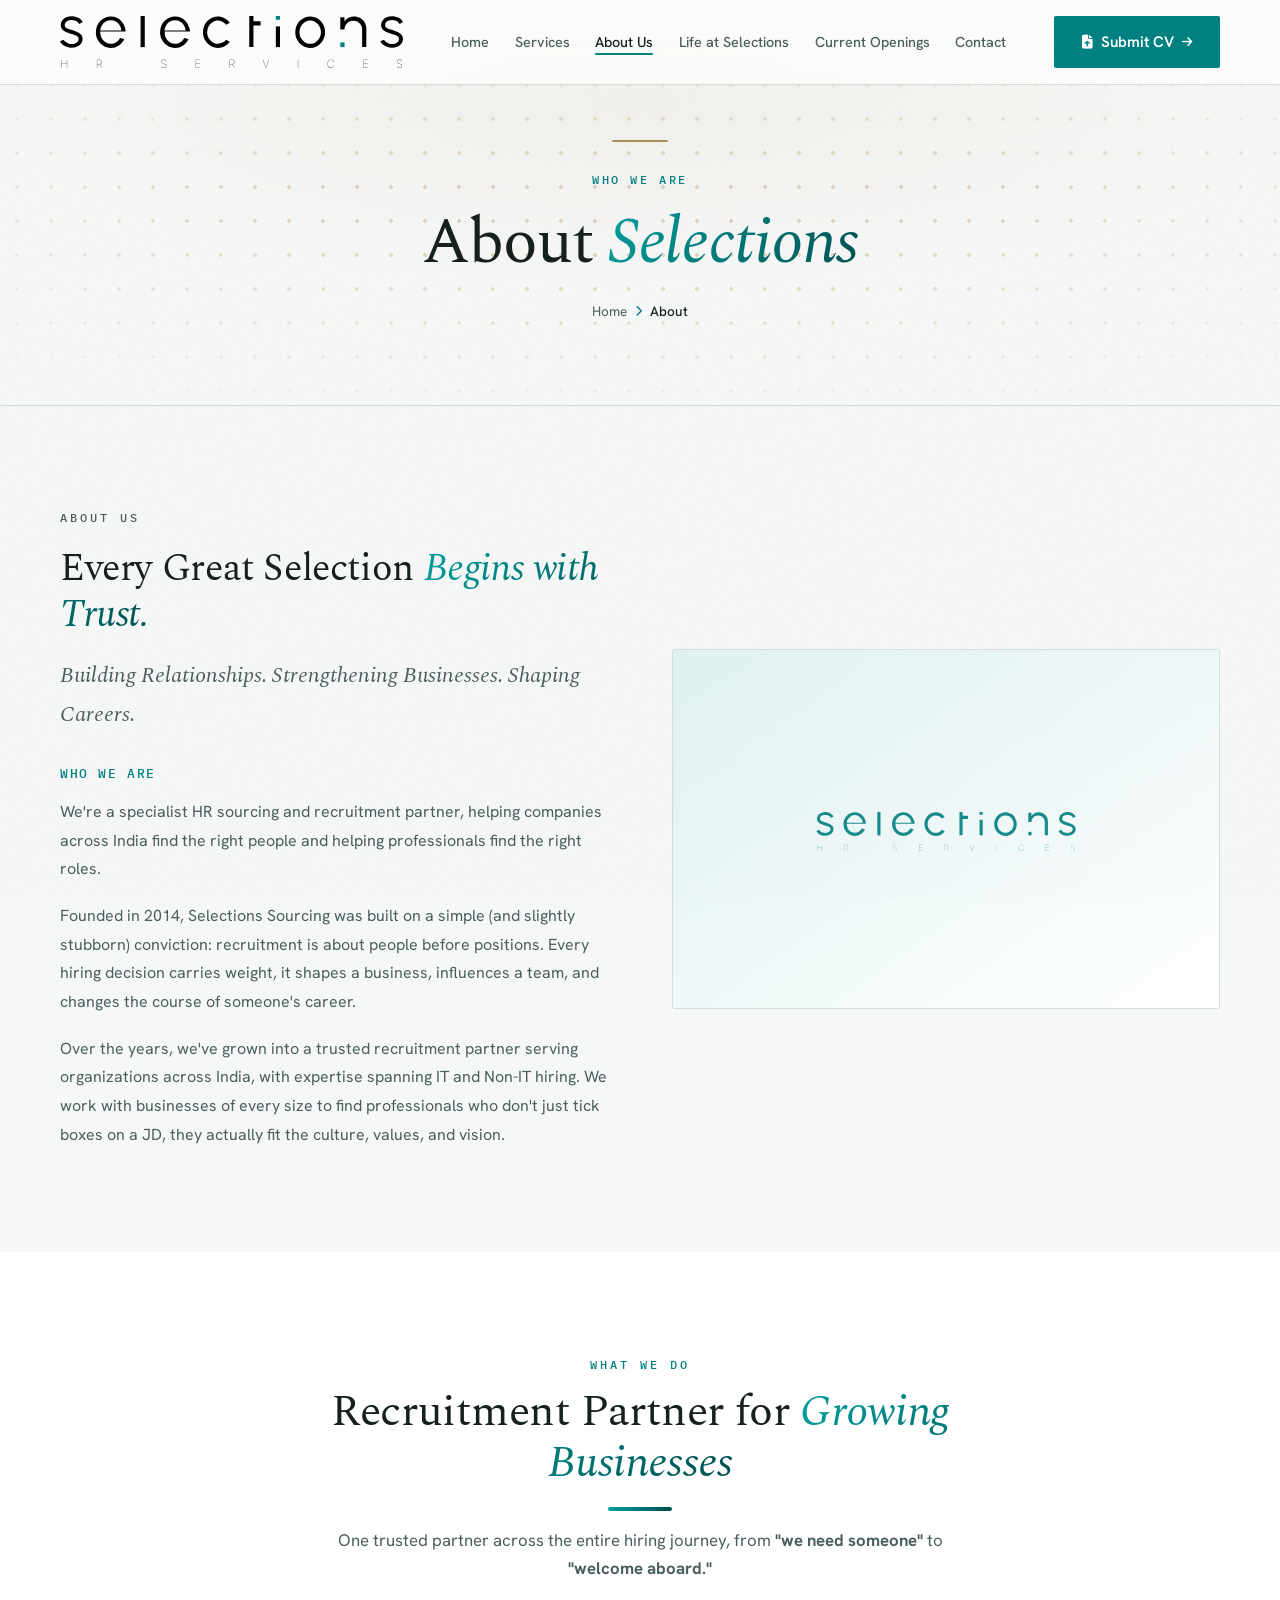
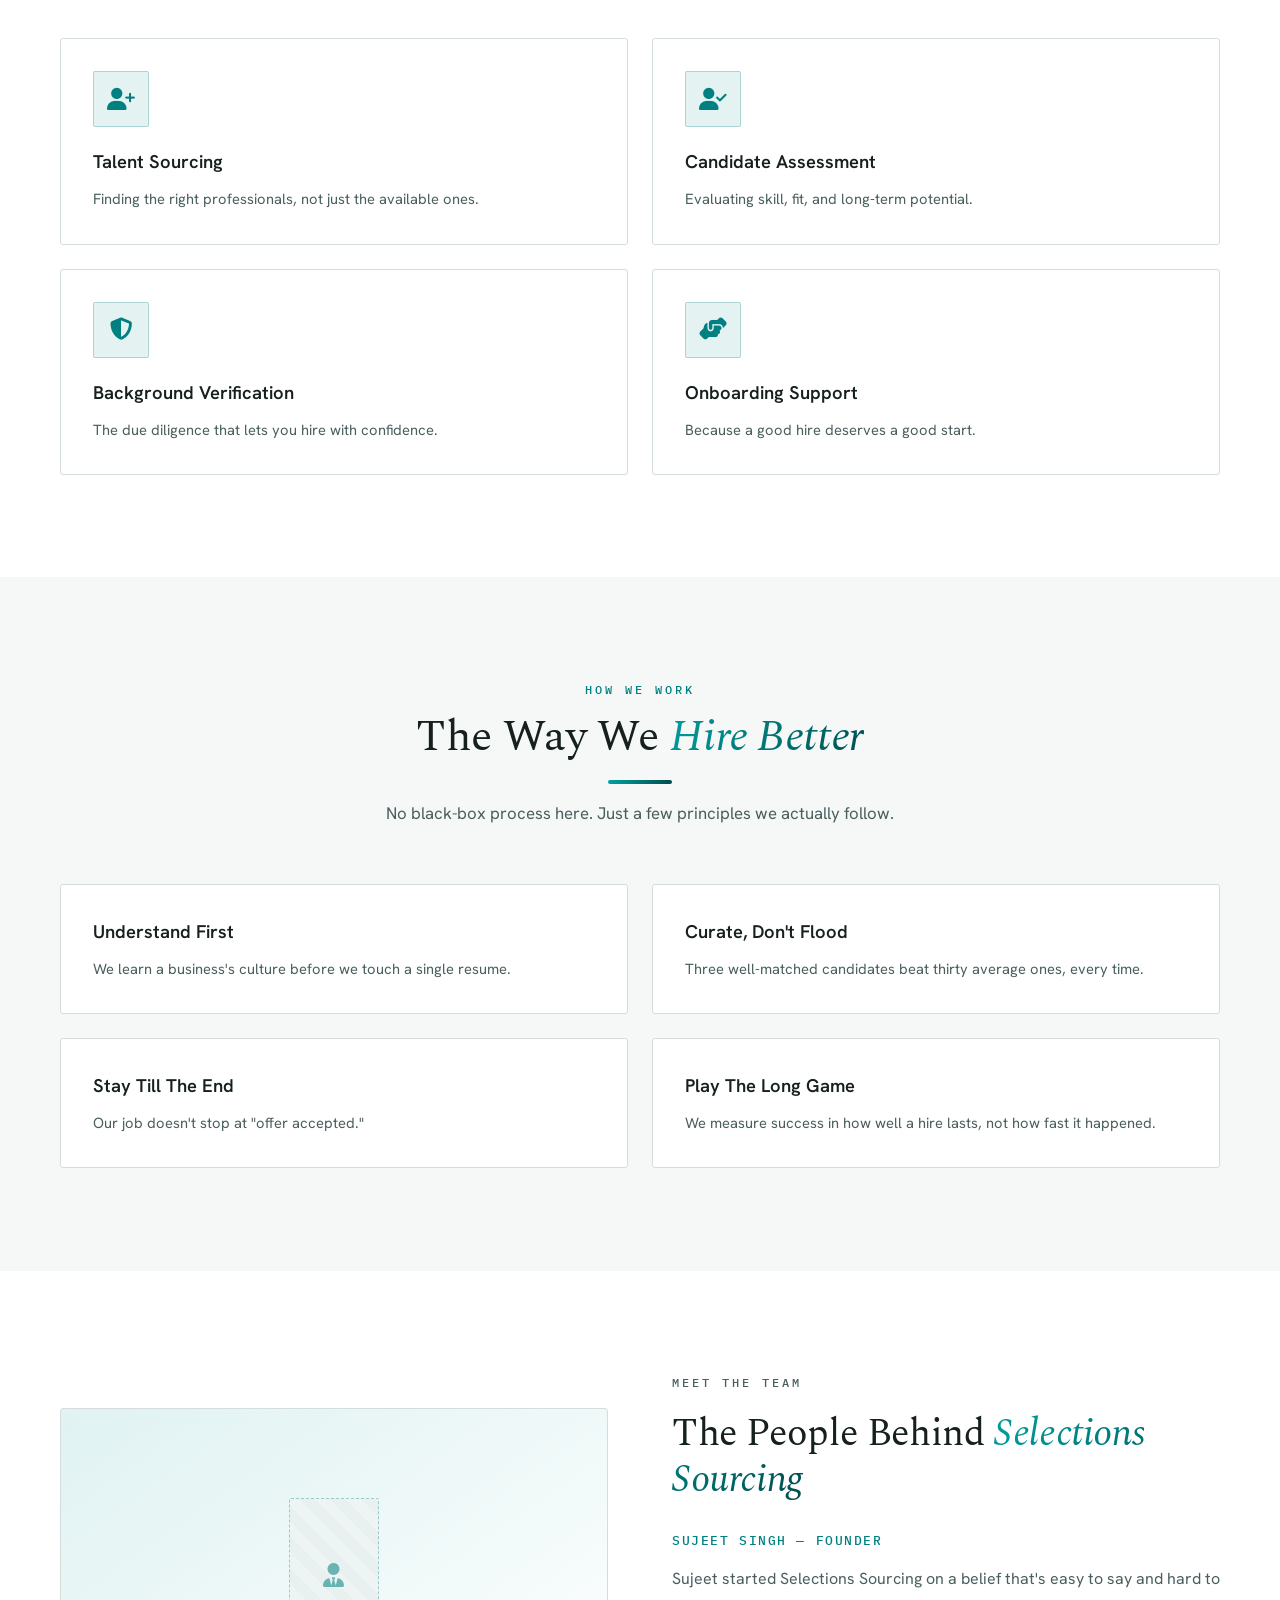
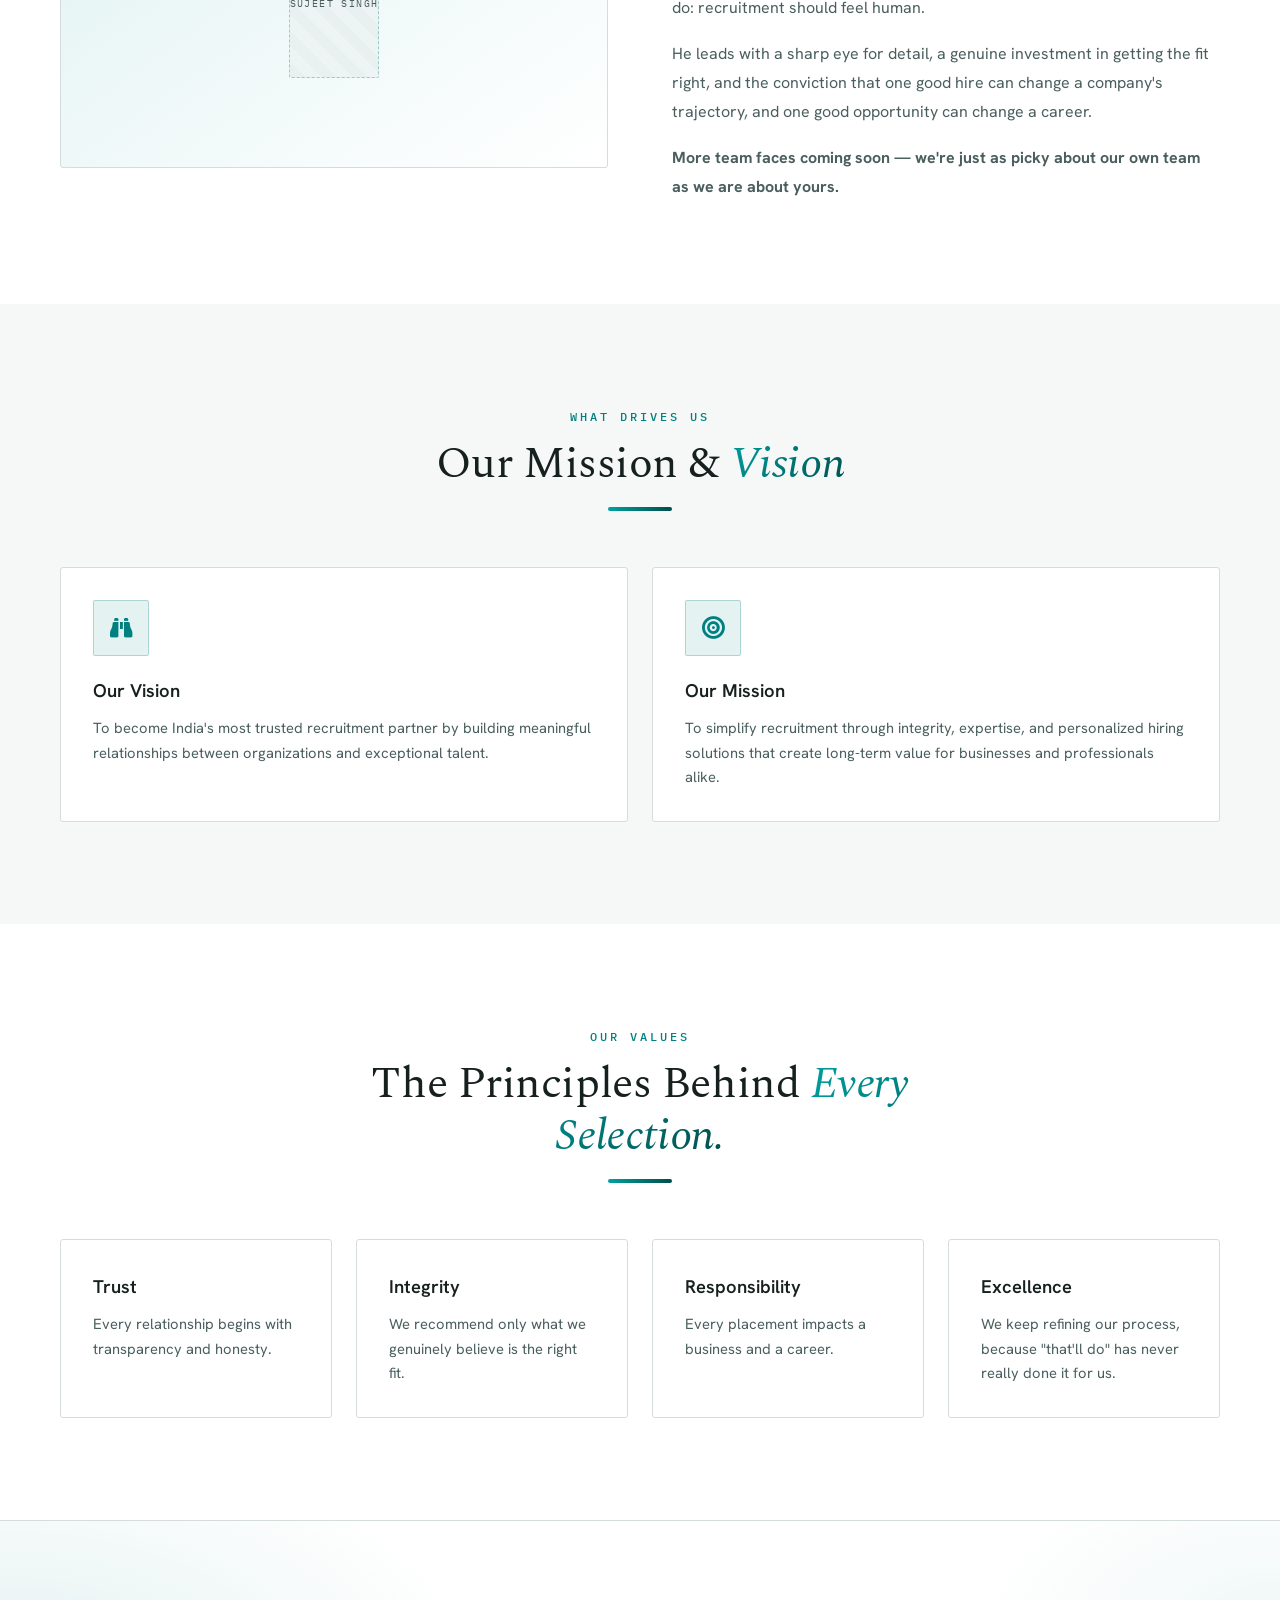
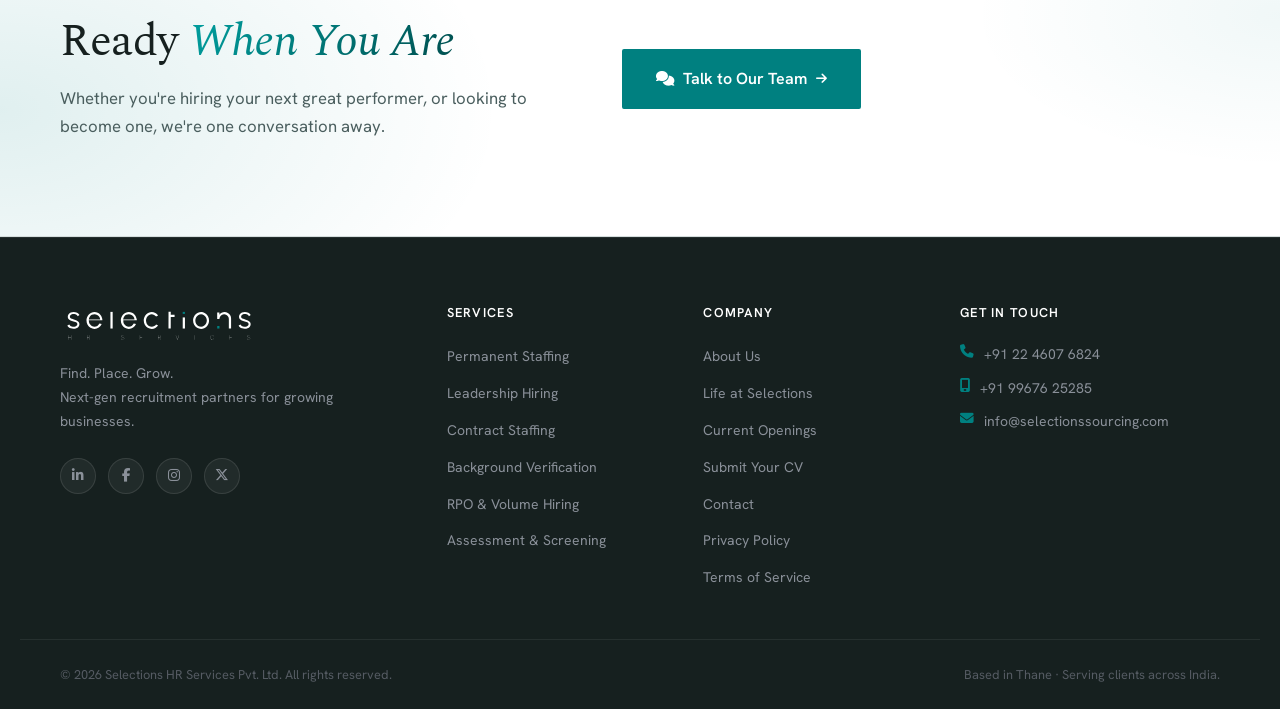
==== commit 1c7f5d4c: "Add files via upload" ====
--- a/about.html
+++ b/about.html
@@ -108,7 +108,7 @@
       <a href="index.html#home" class="quicknav__chip"><i class="fa-solid fa-house"></i> Home</a>
       <a href="services.html" class="quicknav__chip"><i class="fa-solid fa-briefcase"></i> Services</a>
       <a href="about.html" class="quicknav__chip active"><i class="fa-solid fa-building-user"></i> About</a>
-      <a href="life.html" class="quicknav__chip"><i class="fa-solid fa-users"></i> Life</a>
+      <a href="life.html" class="quicknav__chip"><i class="fa-solid fa-users"></i> Culture</a>
       <a href="careers.html" class="quicknav__chip"><i class="fa-solid fa-magnifying-glass"></i> Openings</a>
       <a href="contact.html" class="quicknav__chip"><i class="fa-solid fa-envelope"></i> Contact</a>
       <a href="submit-cv.html" class="quicknav__chip quicknav__chip--teal"><i class="fa-solid fa-file-arrow-up"></i> Submit CV</a>
